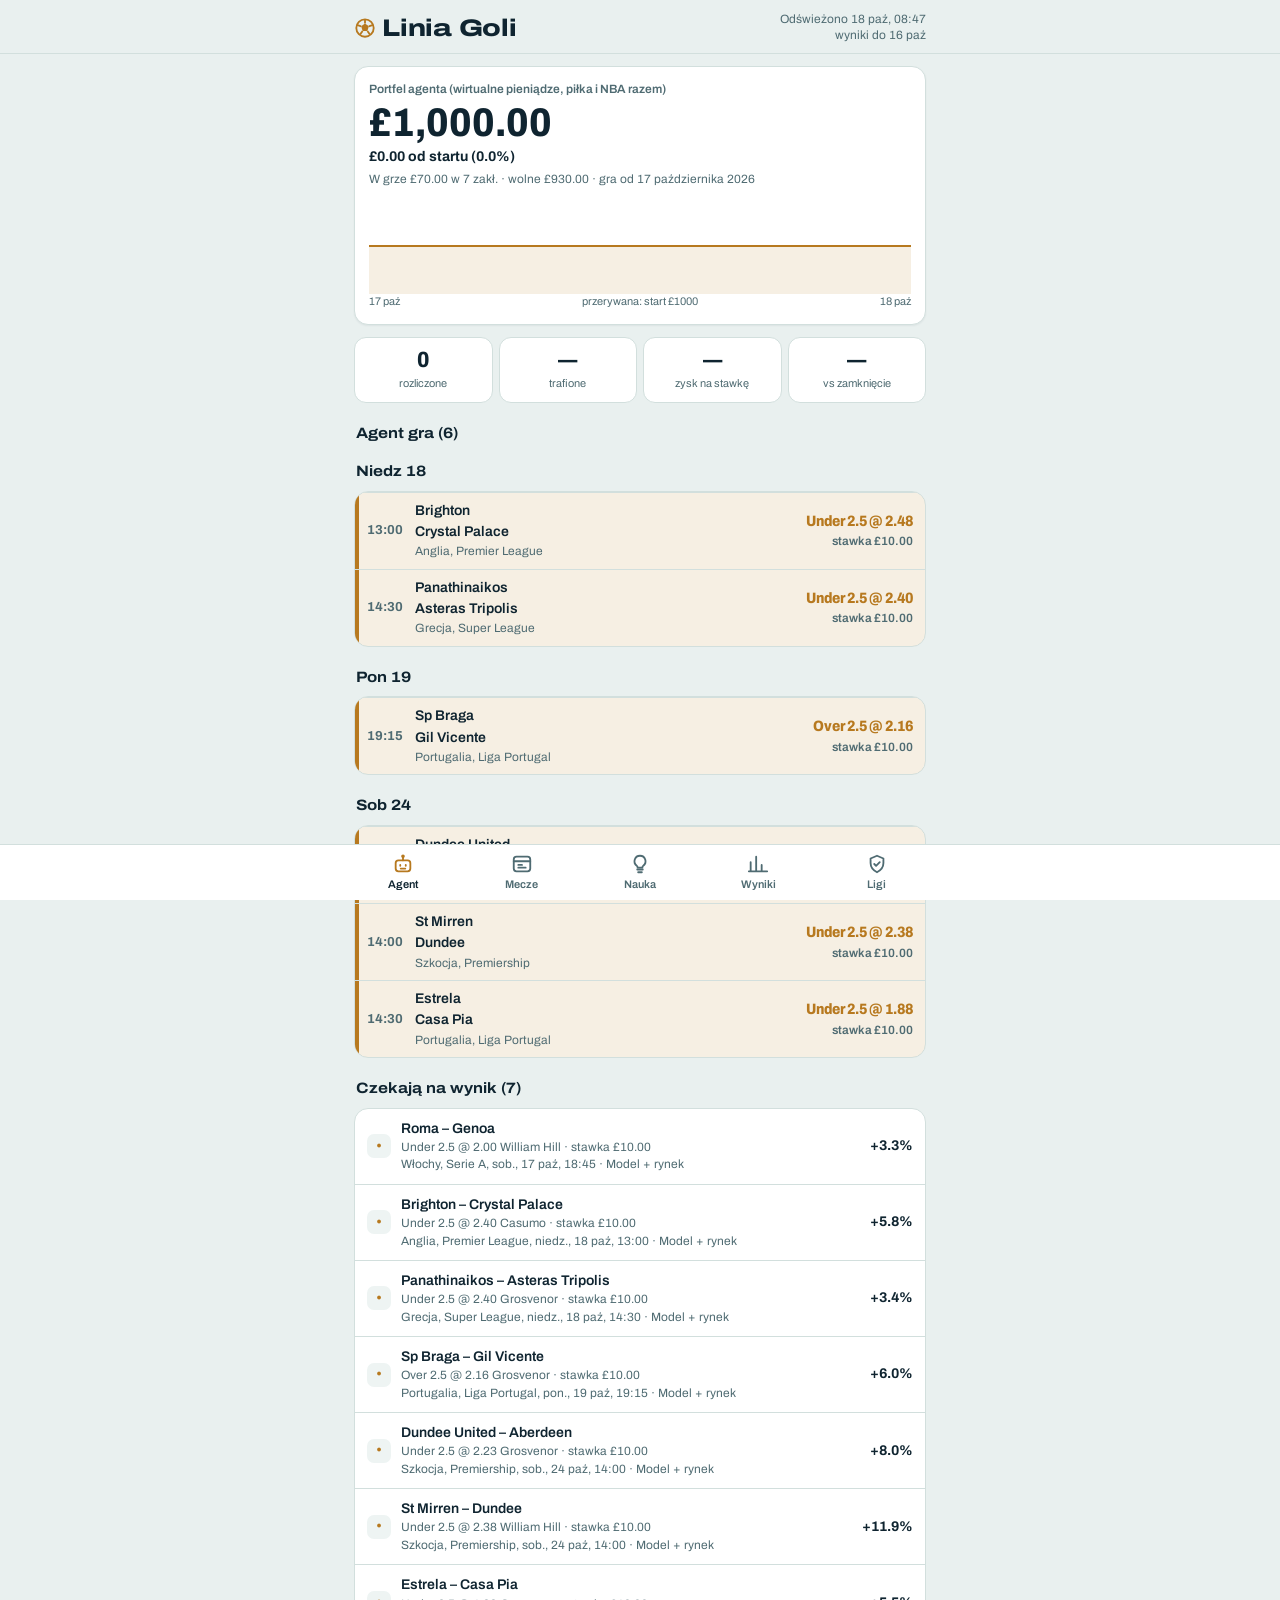
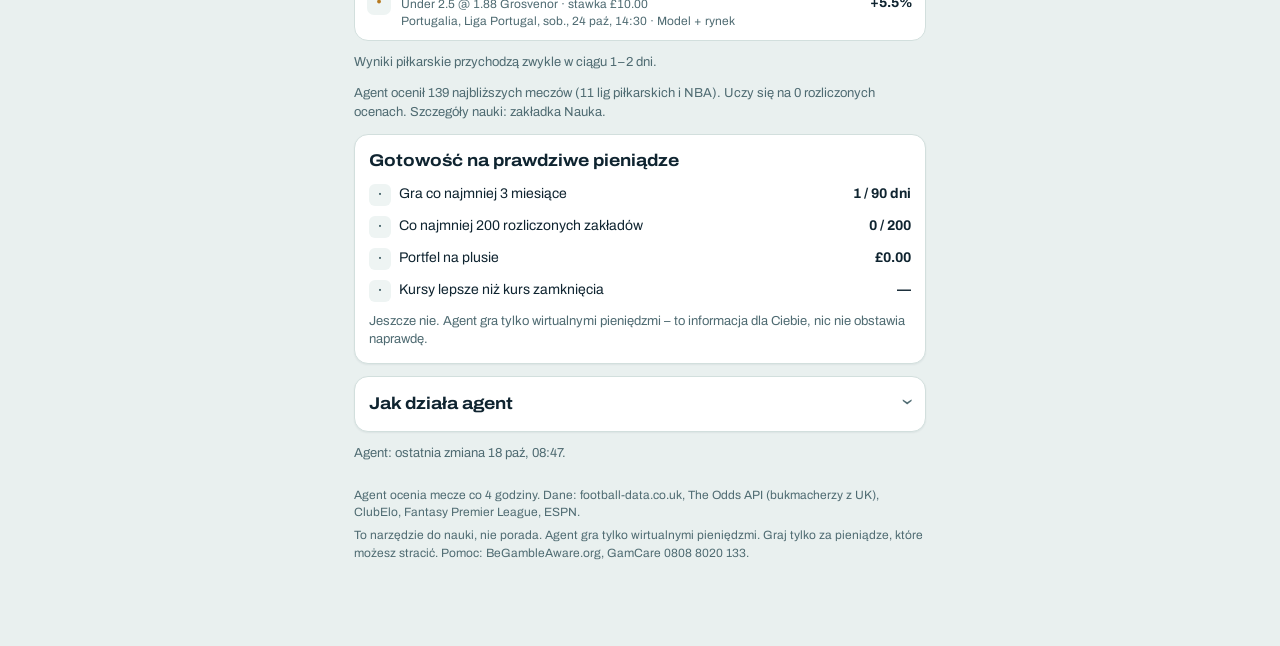
==== gole/index.html @ f27b18bf "Agent Linii Goli: skille – krytyk, analiza po meczu, kalibracja, wnioski - Krytyk: drugi, niezależny" ====
<!doctype html>
<html lang="pl">
<head>
<meta charset="utf-8">
<meta name="viewport" content="width=device-width, initial-scale=1, viewport-fit=cover">
<title>Linia Goli</title>
<meta name="description" content="Agent, który sam obstawia wirtualnymi pieniędzmi i uczy się na swoich zakładach: gole over/under w 11 ligach piłkarskich i suma punktów w NBA.">
<meta name="theme-color" content="#0f2430">
<link rel="manifest" href="manifest.webmanifest">
<link rel="icon" href="icon-192.png">
<link rel="apple-touch-icon" href="icon-192.png">
<link rel="preconnect" href="https://fonts.googleapis.com">
<link rel="preconnect" href="https://fonts.gstatic.com" crossorigin>
<link rel="stylesheet" href="https://fonts.googleapis.com/css2?family=Archivo:wdth,wght@62..125,400..800&display=swap">
<style>
/* Linia Goli v3.1 — night-match sportsbook: deep teal-navy stadium, price tiles like a betting slip,
   gold marks value (a tip), green/red only for won/lost. Sentence case, one family (Archivo, width axis). */
:root {
  --bg: #0f2430;          /* stadium night */
  --surface: #16323f;     /* card */
  --raised: #1f4253;      /* tile, control */
  --line: #2a5164;
  --ink: #eaf2f1;
  --muted: #92b2b8;
  --gold: #f2b53a;        /* value */
  --gold-ink: #241800;
  --gold-soft: rgb(242 181 58 / .14);
  --win: #3fd08a;
  --loss: #ff7a6b;
  --draw: #9db0b6;
  --over: #f2b53a;
  --under: #6cc3e0;
  --nav: #0b1c26;
  --shadow: 0 1px 0 rgb(255 255 255 / .04) inset;
  --font: "Archivo", system-ui, -apple-system, "Segoe UI", Roboto, sans-serif;
  color-scheme: dark;
}
@media (prefers-color-scheme: light) {
  :root:not([data-theme="dark"]) {
    --bg: #e9f0ef; --surface: #ffffff; --raised: #eef4f3; --line: #d2dfdd; --ink: #0f2430; --muted: #4f6b72;
    --gold: #b7791f; --gold-ink: #ffffff; --gold-soft: rgb(183 121 31 / .12);
    --win: #1f8a55; --loss: #c8442f; --draw: #6c7f85; --over: #b7791f; --under: #1f7ea3; --nav: #ffffff;
    --shadow: 0 1px 2px rgb(15 36 48 / .06); color-scheme: light;
  }
}
:root[data-theme="light"] {
  --bg: #e9f0ef; --surface: #ffffff; --raised: #eef4f3; --line: #d2dfdd; --ink: #0f2430; --muted: #4f6b72;
  --gold: #b7791f; --gold-ink: #ffffff; --gold-soft: rgb(183 121 31 / .12);
  --win: #1f8a55; --loss: #c8442f; --draw: #6c7f85; --over: #b7791f; --under: #1f7ea3; --nav: #ffffff;
  --shadow: 0 1px 2px rgb(15 36 48 / .06); color-scheme: light;
}
* { box-sizing: border-box; }
html { -webkit-text-size-adjust: 100%; background: var(--bg); }
body { margin: 0; background: var(--bg); color: var(--ink); font: 400 15px/1.45 var(--font); font-stretch: 100%; -webkit-tap-highlight-color: transparent; }
button, select { font: inherit; color: inherit; }
button { cursor: pointer; }
:focus-visible { outline: 2px solid var(--gold); outline-offset: 2px; }
[hidden] { display: none !important; }
.num { font-variant-numeric: tabular-nums; }
.wrap { max-width: 600px; margin: 0 auto; padding-left: max(14px, env(safe-area-inset-left, 0px)); padding-right: max(14px, env(safe-area-inset-right, 0px)); }

/* top bar */
.top { position: sticky; top: 0; z-index: 6; background: var(--bg); padding-top: env(safe-area-inset-top, 0px); border-bottom: 1px solid var(--line); }
.top .wrap { display: grid; gap: 10px; padding-block: 12px 10px; }
.brand { display: flex; align-items: center; justify-content: space-between; gap: 12px; }
.brand h1 { margin: 0; font-size: 24px; line-height: 1; font-weight: 800; font-stretch: 125%; letter-spacing: -.01em; }
.brand h1 svg { width: 22px; height: 22px; vertical-align: -3px; margin-right: 6px; color: var(--gold); }
.fresh { font-size: 12px; color: var(--muted); text-align: right; line-height: 1.3; }
.filters { display: flex; gap: 6px; overflow-x: auto; scrollbar-width: none; margin-inline: -14px; padding-inline: 14px; }
.filters::-webkit-scrollbar { display: none; }
.chip { flex: none; display: inline-flex; align-items: center; gap: 6px; border: 1px solid var(--line); background: var(--surface); border-radius: 999px; padding: 6px 12px; font-size: 14px; font-weight: 600; white-space: nowrap; }
.chip[aria-pressed="true"] { background: var(--ink); color: var(--bg); border-color: var(--ink); }
.chip .n { font-size: 12px; font-weight: 700; color: var(--gold); }
.chip[aria-pressed="true"] .n { color: inherit; opacity: .7; }
.lpick { position: relative; flex: none; }
.lpick select { appearance: none; -webkit-appearance: none; border: 1px solid var(--line); background: var(--surface); border-radius: 999px; padding: 6px 30px 6px 12px; font-size: 14px; font-weight: 600; max-width: 62vw; text-overflow: ellipsis; }
.lpick select.on { background: var(--ink); color: var(--bg); border-color: var(--ink); }
.lpick::after { content: ""; position: absolute; right: 12px; top: 50%; width: 7px; height: 7px; border: solid currentColor; border-width: 0 2px 2px 0; transform: translateY(-70%) rotate(45deg); pointer-events: none; color: var(--muted); }
.mkt { display: grid; grid-template-columns: repeat(4, 1fr); background: var(--surface); border: 1px solid var(--line); border-radius: 12px; padding: 3px; gap: 3px; }
.mkt button { border: 0; background: none; border-radius: 9px; padding: 6px 2px; font-size: 14px; font-weight: 600; color: var(--muted); }
.mkt button[aria-pressed="true"] { background: var(--raised); color: var(--ink); box-shadow: var(--shadow); }
.mkt button small { font-weight: 500; font-size: 11px; display: block; line-height: 1.1; }

/* content */
main .wrap { padding-block: 12px 20px; display: grid; gap: 12px; }
.note { font-size: 13px; color: var(--muted); margin: 0; }
.warn { font-size: 13px; background: var(--gold-soft); border-radius: 10px; padding: 9px 12px; }
.day { font-size: 15px; font-weight: 700; margin: 8px 2px -4px; font-stretch: 112%; }
.day:first-letter { text-transform: uppercase; }
.list { display: grid; gap: 8px; }
.empty { background: var(--surface); border: 1px dashed var(--line); border-radius: 14px; padding: 22px 16px; text-align: center; color: var(--muted); }

/* event card: the betting-slip row */
.ev { display: grid; gap: 10px; width: 100%; text-align: left; background: var(--surface); border: 1px solid var(--line); border-radius: 14px; padding: 11px 12px 12px; box-shadow: var(--shadow); }
.ev:active { transform: scale(.995); }
.ev-top { display: flex; justify-content: space-between; gap: 10px; font-size: 12px; color: var(--muted); }
.ev-top .lg { min-width: 0; overflow: hidden; text-overflow: ellipsis; white-space: nowrap; }
.ev-top .tm { font-weight: 700; color: var(--ink); flex: none; }
.ev-teams { display: grid; gap: 2px; }
.ev-teams div { display: flex; justify-content: space-between; gap: 10px; font-size: 16px; font-weight: 600; }
.ev-teams div span:first-child { min-width: 0; overflow: hidden; text-overflow: ellipsis; white-space: nowrap; }
.ev-teams small { font-size: 12px; font-weight: 500; color: var(--muted); flex: none; }
.tiles { display: grid; gap: 6px; }
.tiles.t3 { grid-template-columns: repeat(3, 1fr); }
.tiles.t2 { grid-template-columns: repeat(2, 1fr); }
.pt { position: relative; display: grid; grid-template-columns: auto 1fr; align-items: baseline; gap: 0 8px; background: var(--raised); border: 1px solid transparent; border-radius: 10px; padding: 7px 10px 6px; }
.pt i { font-style: normal; font-size: 12px; font-weight: 700; color: var(--muted); }
.pt b { justify-self: end; font-size: 18px; font-weight: 800; font-stretch: 88%; line-height: 1.1; }
.pt small { grid-column: 1 / -1; justify-self: end; font-size: 12px; color: var(--muted); line-height: 1.2; }
.pt.fav b { color: var(--ink); }
.pt:not(.fav) b { color: var(--muted); }
.pt.val { border-color: var(--gold); background: var(--gold-soft); }
.pt.val b { color: var(--gold); }
.pt.val::after { content: "typ"; position: absolute; top: -8px; left: 8px; background: var(--gold); color: var(--gold-ink); font-size: 10px; font-weight: 800; padding: 1px 6px; border-radius: 6px; }
.slip { display: flex; flex-wrap: wrap; align-items: baseline; gap: 4px 8px; font-size: 13px; border-top: 1px dashed var(--line); padding-top: 8px; }
.slip b { font-weight: 700; }
.slip .px { color: var(--gold); font-weight: 800; font-size: 15px; }
.slip .dry { color: var(--muted); }
.slip .e { margin-left: auto; font-weight: 700; color: var(--gold); }
.slip .e.dry { color: var(--muted); }

/* grade badges */
.g { display: inline-block; font-size: 11px; font-weight: 700; padding: 2px 7px; border-radius: 6px; white-space: nowrap; vertical-align: 1px; }
.g.ok { background: rgb(63 208 138 / .16); color: var(--win); }
.g.watch { background: var(--gold-soft); color: var(--gold); }
.g.no, .g.off { background: rgb(255 122 107 / .14); color: var(--loss); }
.g.few, .g.none { background: var(--raised); color: var(--muted); }

/* generic cards, tables */
.card { background: var(--surface); border: 1px solid var(--line); border-radius: 14px; padding: 14px; display: grid; gap: 10px; box-shadow: var(--shadow); }
.card h3 { margin: 0; font-size: 17px; font-weight: 700; font-stretch: 112%; }
.explain p { margin: 0; font-size: 14px; }
.kv { display: grid; grid-template-columns: 1fr auto; gap: 4px 12px; font-size: 14px; margin: 0; }
.kv dt { color: var(--muted); } .kv dd { margin: 0; font-weight: 600; text-align: right; }
table { width: 100%; border-collapse: collapse; font-size: 14px; }
th, td { padding: 7px 6px; border-bottom: 1px solid var(--line); text-align: right; white-space: nowrap; }
tbody tr:last-child td { border-bottom: 0; }
th:first-child, td:first-child { text-align: left; white-space: normal; }
th { font-size: 12px; font-weight: 600; color: var(--muted); }
.scroll { overflow-x: auto; background: var(--raised); border-radius: 10px; padding: 2px 8px; }
.card > .scroll { margin-inline: -2px; }
.sortable { cursor: pointer; } .sortable[aria-sort] { color: var(--ink); }
.lines small { display: block; font-size: 11px; color: var(--muted); font-weight: 500; }
.lines td.o { color: var(--over); font-weight: 700; } .lines td.u { color: var(--under); font-weight: 700; }
.lines tr.hl td { background: var(--gold-soft); }
.pos { color: var(--win) !important; } .neg { color: var(--loss) !important; }
.seg2 { display: inline-flex; background: var(--surface); border: 1px solid var(--line); border-radius: 12px; padding: 3px; gap: 3px; justify-self: start; }
.seg2 button { border: 0; background: none; border-radius: 9px; padding: 6px 12px; font-size: 14px; font-weight: 600; color: var(--muted); }
.seg2 button[aria-pressed="true"] { background: var(--raised); color: var(--ink); }
.stats { display: grid; grid-template-columns: repeat(4, 1fr); gap: 6px; }
.stats div { background: var(--surface); border: 1px solid var(--line); border-radius: 12px; padding: 10px 6px 8px; text-align: center; min-width: 0; }
.stats b { display: block; font-size: clamp(16px, 5.2vw, 22px); font-weight: 800; font-stretch: 88%; line-height: 1.1; }
.stats span { font-size: 11px; color: var(--muted); }
.jlist { display: grid; background: var(--surface); border: 1px solid var(--line); border-radius: 14px; overflow: hidden; }
.jrow { display: grid; grid-template-columns: 24px 1fr auto; gap: 10px; align-items: center; padding: 10px 12px; border-top: 1px solid var(--line); font-size: 14px; }
.jrow:first-child { border-top: 0; }
.jm { min-width: 0; display: grid; } .jm b { font-weight: 600; overflow: hidden; text-overflow: ellipsis; white-space: nowrap; }
.meta { font-size: 12px; color: var(--muted); }
.jst { width: 24px; height: 24px; border-radius: 7px; display: grid; place-items: center; font-weight: 800; font-size: 13px; color: #fff; background: var(--raised); }
.jst.open { color: var(--gold); }
.jst.won { background: var(--win); } .jst.lost { background: var(--loss); }
.jp { font-weight: 700; }
.rrow { display: grid; grid-template-columns: 1fr auto; gap: 2px 10px; padding: 10px 12px; border-top: 1px solid var(--line); font-size: 14px; }
.rrow:first-child { border-top: 0; }
.rrow .sc { font-size: 20px; font-weight: 800; font-stretch: 88%; text-align: right; }
.rrow .meta { grid-column: 1 / -1; }
.hit { font-weight: 800; } .hit.y { color: var(--win); } .hit.n { color: var(--loss); }
.cal { display: grid; grid-template-columns: repeat(10, 1fr); gap: 4px; align-items: end; height: 120px; }
.cal div { position: relative; height: 100%; display: grid; align-items: end; }
.cal i { display: block; background: var(--under); border-radius: 3px 3px 0 0; min-height: 2px; }
.cal b { position: absolute; left: 0; right: 0; height: 2px; background: var(--gold); }
.cal-x { display: grid; grid-template-columns: repeat(10, 1fr); text-align: center; font-size: 10px; color: var(--muted); }
.lc-head { display: flex; justify-content: space-between; gap: 8px; align-items: center; flex-wrap: wrap; }
.legend-g { display: grid; gap: 6px; font-size: 13px; }
.legend-g div { display: grid; grid-template-columns: 108px 1fr; gap: 8px; align-items: start; }
footer .wrap { padding-block: 4px calc(84px + env(safe-area-inset-bottom, 0px)); font-size: 12px; color: var(--muted); display: grid; gap: 6px; }

/* bottom navigation */
.nav { position: fixed; left: 0; right: 0; bottom: 0; z-index: 8; background: var(--nav); border-top: 1px solid var(--line); padding-bottom: env(safe-area-inset-bottom, 0px); }
.nav .wrap { display: grid; grid-template-columns: repeat(5, 1fr); padding-inline: 4px; }
.nav button { border: 0; background: none; display: grid; justify-items: center; gap: 2px; padding: 8px 0 7px; font-size: 11px; font-weight: 600; color: var(--muted); }
.nav svg { width: 22px; height: 22px; }
.nav button[aria-selected="true"] { color: var(--ink); }
.nav button[aria-selected="true"] svg { color: var(--gold); }

/* match sheet */
.scrim { position: fixed; inset: 0; background: rgb(3 10 14 / .6); z-index: 20; }
.sheet { position: fixed; left: 0; right: 0; bottom: 0; z-index: 21; max-height: 92%; overflow-y: auto; background: var(--bg); border-radius: 20px 20px 0 0; padding-bottom: env(safe-area-inset-bottom, 0px); overscroll-behavior: contain; }
.sheet-head { position: sticky; top: 0; z-index: 2; background: var(--surface); border-bottom: 1px solid var(--line); border-radius: 20px 20px 0 0; }
.sheet-head .wrap { padding-block: 8px 14px; display: grid; gap: 10px; }
.grab { width: 40px; height: 4px; border-radius: 2px; background: var(--line); margin: 0 auto 4px; }
.sheet-top { display: flex; justify-content: space-between; align-items: center; gap: 8px; font-size: 12px; color: var(--muted); }
.close { border: 1px solid var(--line); background: var(--raised); border-radius: 999px; padding: 5px 12px; font-size: 13px; font-weight: 600; }
.scoreline { display: grid; grid-template-columns: 1fr auto 1fr; gap: 10px; align-items: center; }
.scoreline .t { font-size: 19px; font-weight: 800; font-stretch: 112%; line-height: 1.15; }
.scoreline .t:last-child { text-align: right; }
.scoreline .t small { display: block; font-size: 12px; font-weight: 500; color: var(--muted); font-stretch: 100%; }
.scoreline .x { text-align: center; font-size: 26px; font-weight: 800; font-stretch: 88%; color: var(--gold); line-height: 1; }
.scoreline .x small { display: block; font-size: 11px; font-weight: 600; color: var(--muted); font-stretch: 100%; }
.sheet main .wrap { padding-block: 12px 24px; }
.dist { display: grid; grid-template-columns: repeat(8, 1fr); gap: 6px; align-items: end; height: 130px; }
.dist div { display: grid; grid-template-rows: auto 1fr auto; height: 100%; text-align: center; font-size: 11px; color: var(--muted); }
.dist .col { align-self: end; border-radius: 4px 4px 0 0; background: var(--under); min-height: 2px; }
.dist .col.o { background: var(--over); }
.dist b { font-weight: 700; color: var(--ink); font-size: 12px; }
.legend { display: flex; gap: 14px; font-size: 12px; color: var(--muted); }
.legend span::before { content: ""; display: inline-block; width: 10px; height: 10px; border-radius: 2px; margin-right: 5px; vertical-align: -1px; background: var(--c); }
.scores { display: flex; flex-wrap: wrap; gap: 6px; }
.scores span { background: var(--raised); border-radius: 8px; padding: 5px 9px; font-weight: 700; font-size: 14px; }
.scores small { color: var(--muted); font-weight: 500; margin-left: 4px; }
.form { display: grid; gap: 4px; }
.form-row { display: grid; grid-template-columns: 22px 1fr auto auto; gap: 8px; align-items: center; font-size: 13px; }
.res { width: 22px; height: 22px; border-radius: 6px; display: grid; place-items: center; font-weight: 800; font-size: 12px; color: #fff; }
.res.W { background: var(--win); } .res.D { background: var(--draw); } .res.L { background: var(--loss); }
.form-row .opp { min-width: 0; overflow: hidden; text-overflow: ellipsis; white-space: nowrap; }
.tot { font-size: 11px; font-weight: 700; padding: 2px 6px; border-radius: 5px; }
.tot.o { background: var(--gold-soft); color: var(--over); } .tot.u { background: rgb(108 195 224 / .15); color: var(--under); }
.two { display: grid; gap: 12px; }
@media (min-width: 560px) { .two { grid-template-columns: 1fr 1fr; } }
@media (prefers-reduced-motion: reduce) { * { transition: none !important; animation: none !important; } }

/* compact list: day chips, tips of the day, league groups with one-line rows */
.days { display: flex; gap: 6px; overflow-x: auto; scrollbar-width: none; margin-inline: -14px; padding: 0 14px 2px; }
.days::-webkit-scrollbar { display: none; }
.dchip { flex: none; display: grid; justify-items: center; min-width: 58px; white-space: nowrap; border: 1px solid var(--line); background: var(--surface); border-radius: 12px; padding: 6px 10px 5px; font-size: 14px; font-weight: 700; }
.dchip small { font-size: 11px; font-weight: 600; color: var(--muted); }
.dchip[aria-pressed="true"] { background: var(--ink); color: var(--bg); border-color: var(--ink); }
.dchip[aria-pressed="true"] small { color: inherit; opacity: .7; }
.tips { background: var(--surface); border: 1px solid var(--gold); border-radius: 14px; overflow: hidden; }
.tips-h { display: flex; justify-content: space-between; align-items: baseline; padding: 10px 12px 6px; }
.tips-h b { color: var(--gold); font-size: 15px; }
.trow { display: grid; grid-template-columns: 1fr auto; gap: 10px; align-items: center; width: 100%; text-align: left; border: 0; border-top: 1px solid var(--line); background: none; padding: 9px 12px; }
.trow.more { display: block; text-align: center; font-size: 13px; font-weight: 700; color: var(--gold); padding: 10px; }
.tl { min-width: 0; display: grid; } .tl b { font-size: 14px; font-weight: 600; overflow: hidden; text-overflow: ellipsis; white-space: nowrap; }
.tr { display: grid; grid-template-columns: auto auto; gap: 0 8px; justify-items: end; align-items: baseline; }
.tr .side { font-size: 13px; font-weight: 700; } .tr .odds { font-size: 18px; font-weight: 800; color: var(--gold); font-stretch: 88%; }
.tr .edge { grid-column: 1 / -1; font-size: 12px; font-weight: 700; color: var(--gold); } .tr .edge.dry { color: var(--muted); }
.lgrp { background: var(--surface); border: 1px solid var(--line); border-radius: 14px; overflow: hidden; }
.lgh { display: flex; justify-content: space-between; align-items: center; gap: 8px; padding: 9px 12px 7px; background: var(--raised); font-size: 13px; color: var(--muted); }
.lgh .ln { min-width: 0; overflow: hidden; text-overflow: ellipsis; white-space: nowrap; }
.lgh .ln b { color: var(--ink); font-weight: 700; }
.ok-l { color: var(--gold); font-weight: 800; }
.cols { display: grid; gap: 4px; text-align: center; font-size: 11px; font-weight: 700; flex: none; }
.cols.n3, .rpx.n3 { grid-template-columns: repeat(3, 52px); }
.cols.n2, .rpx.n2 { grid-template-columns: repeat(2, 66px); }
.row { display: grid; grid-template-columns: 40px 1fr auto; gap: 8px; align-items: center; width: 100%; text-align: left; border: 0; border-top: 1px solid var(--line); background: none; padding: 8px 12px; }
.lgh + .row { border-top: 0; }
.rtime { font-size: 13px; font-weight: 700; color: var(--muted); }
.rnames { min-width: 0; display: grid; gap: 1px; }
.rnames b { font-size: 14px; font-weight: 600; overflow: hidden; text-overflow: ellipsis; white-space: nowrap; }
.rpx { display: grid; gap: 4px; }
.px { position: relative; display: grid; justify-items: center; background: var(--raised); border: 1px solid transparent; border-radius: 9px; padding: 5px 2px 4px; font-size: 15px; font-weight: 800; font-stretch: 88%; line-height: 1.1; color: var(--muted); }
.px i { display: none; }
.px small { font-size: 11px; font-weight: 600; font-stretch: 100%; color: var(--muted); }
.px.fav { color: var(--ink); }
.px.val { border-color: var(--gold); background: var(--gold-soft); color: var(--gold); }
@media (max-width: 360px) { .cols.n3, .rpx.n3 { grid-template-columns: repeat(3, 46px); } .row { grid-template-columns: 34px 1fr auto; } }

/* worth-attention marking */
.wt { display: inline-block; justify-self: start; font-style: normal; font-size: 11px; font-weight: 700; padding: 1px 7px; border-radius: 6px; margin-top: 2px; }
.wt.w2 { background: var(--gold); color: var(--gold-ink); }
.wt.w1 { background: var(--raised); color: var(--muted); border: 1px dashed var(--line); }
.wt.w0 { background: none; color: var(--muted); border: 1px solid var(--line); }
.row.w2 { background: var(--gold-soft); box-shadow: inset 4px 0 0 var(--gold); }
.row.w1 { box-shadow: inset 4px 0 0 var(--line); }
.row.w0 .rnames b { font-weight: 500; color: var(--muted); }
.row.w0 .px.fav { color: var(--muted); }
.row.w0 .rtime { opacity: .8; }
.trow.w1 .odds { color: var(--muted); }
.tl .wt { margin: 0 0 3px; }
.seg2.show { display: grid; grid-template-columns: 1fr 1fr; justify-self: stretch; }
.legend-w { gap: 8px; }
.legend-w div { display: grid; grid-template-columns: 112px 1fr; gap: 8px; align-items: start; }
.legend-w .wt { margin-top: 1px; }

/* strong picks (high chance) */
.wt.s { background: var(--win); color: #062716; }
.tags { display: flex; flex-wrap: wrap; gap: 4px; margin-top: 3px; }
.tags .wt { margin: 0; }
.row.s { box-shadow: inset 4px 0 0 var(--win); background: rgb(63 208 138 / .08); }
.row.s.t2 { box-shadow: inset 4px 0 0 var(--win), inset 8px 0 0 var(--gold); }
.row.t2:not(.s) { box-shadow: inset 4px 0 0 var(--gold); background: var(--gold-soft); }
.px.sx { border-color: var(--win); color: var(--win); }
.px.sx small { color: var(--win); }
.sbox { border-color: var(--win); }
.sbox .tips-h b { color: var(--win); }
.tr .odds.sg { color: var(--win); }
.tr .edge.mute { color: var(--muted); font-weight: 600; }
.seg2.show { grid-template-columns: repeat(3, 1fr); }
.seg2.show small { display: block; font-size: 11px; color: var(--muted); font-weight: 600; }
.sbox .trow.more { color: var(--win); }
.seg2 button[aria-pressed="true"] small { color: inherit; opacity: .7; }

/* statistics verdict, analysis card, my bets */
.wt.s2 { background: var(--win); color: #062716; }
.wt.s1 { background: none; color: var(--win); border: 1px solid var(--win); }
.wt.mine { background: var(--ink); color: var(--bg); }
.row.s2 { box-shadow: inset 4px 0 0 var(--win); background: rgb(63 208 138 / .09); }
.row.s1 { box-shadow: inset 4px 0 0 rgb(63 208 138 / .45); }
.factors { display: grid; gap: 2px; }
.fac { display: grid; grid-template-columns: 22px 1fr auto; gap: 8px; align-items: center; padding: 7px 0; border-top: 1px solid var(--line); font-size: 14px; }
.fac:first-child { border-top: 0; }
.fac > span:nth-child(2) { display: grid; min-width: 0; }
.fac b { font-weight: 600; }
.fi { width: 22px; height: 22px; border-radius: 6px; display: grid; place-items: center; font-weight: 800; font-size: 12px; }
.fac.y .fi { background: var(--win); color: #062716; } .fac.n .fi { background: var(--loss); color: #fff; } .fac.z .fi { background: var(--raised); color: var(--muted); }
.fl { font-size: 12px; font-weight: 700; color: var(--muted); text-align: right; white-space: nowrap; }
.fl small { display: block; font-weight: 500; font-size: 11px; color: var(--muted); }
.fac.y .fl { color: var(--win); } .fac.n .fl { color: var(--loss); }
.btn { border: 0; background: var(--ink); color: var(--bg); border-radius: 12px; padding: 11px 14px; font-size: 15px; font-weight: 700; }
.btn.ghost { background: var(--raised); color: var(--ink); border: 1px solid var(--line); }
.btns { display: grid; grid-template-columns: 1fr 1fr; gap: 8px; }
.seg2.show2 { display: grid; grid-template-columns: 1fr 1fr; justify-self: stretch; }
.seg2.show4 { display: grid; grid-template-columns: repeat(4, 1fr); justify-self: stretch; }
.seg2.show4 button { padding: 6px 2px; font-size: 13px; }
.sides { display: grid; grid-auto-flow: column; grid-auto-columns: 1fr; gap: 6px; }
.sidebtn { border: 1px solid var(--line); background: var(--raised); border-radius: 10px; padding: 10px 4px; font-size: 15px; font-weight: 700; }
.sidebtn[aria-pressed="true"] { background: var(--win); border-color: var(--win); color: #062716; }
.inputs { display: grid; grid-template-columns: 1fr 1fr; gap: 8px; }
.inputs label { display: grid; gap: 4px; font-size: 12px; color: var(--muted); font-weight: 600; }
.inputs label.wide { grid-column: 1 / -1; }
.inputs input { width: 100%; border: 1px solid var(--line); background: var(--raised); color: var(--ink); border-radius: 10px; padding: 10px 12px; font: 600 16px var(--font); }
.mybets { display: grid; gap: 6px; }
.mybet { display: flex; justify-content: space-between; align-items: center; gap: 8px; background: var(--raised); border-radius: 10px; padding: 8px 10px; font-size: 14px; }
.del { border: 0; background: none; color: var(--muted); font-size: 20px; line-height: 1; padding: 2px 6px; }
.jrow:has(.del) { grid-template-columns: 24px 1fr auto auto; }
.note.err { color: var(--loss); }
.wt.inj { background: rgb(255 122 107 / .16); color: var(--loss); }
.inj-team { display: grid; gap: 6px; }
.inj-team h4 { margin: 4px 0 0; font-size: 15px; font-weight: 700; }
.inj-row { background: var(--raised); border-radius: 10px; padding: 8px 10px; display: grid; gap: 2px; }
.inj-row.key { box-shadow: inset 3px 0 0 var(--loss); }
.inj-top { display: flex; gap: 8px; align-items: center; flex-wrap: wrap; }
.inj-news { font-size: 12px; color: var(--ink); opacity: .8; }
.jrow.tap { cursor: pointer; }
.jrow.tap:active { background: var(--raised); }
.kt { font-size: 13px; font-weight: 700; color: var(--ink); }
.chev { font-style: normal; color: var(--muted); font-size: 20px; margin-left: 8px; vertical-align: -2px; }
.wt.live { background: var(--loss); color: #fff; }
.wt.live::before { content: ""; display: inline-block; width: 6px; height: 6px; border-radius: 50%; background: currentColor; margin-right: 5px; vertical-align: 1px; }
details.live > summary { list-style: none; cursor: pointer; display: flex; align-items: baseline; justify-content: space-between; gap: 10px; }
details.live > summary::-webkit-details-marker { display: none; }
details.live > summary::after { content: "›"; font-size: 22px; line-height: 1; color: var(--muted); transform: rotate(90deg); transition: transform .15s; }
details.live[open] > summary::after { transform: rotate(-90deg); }
details.live > summary .note { flex: 1; }
details.live[open] { gap: 12px; }
.lv-min { display: grid; gap: 6px; }
.lv-head { display: flex; justify-content: space-between; align-items: center; }
.lbl { font-size: 12px; color: var(--muted); font-weight: 600; }
.lv-step { display: inline-grid; grid-template-columns: 38px minmax(34px, auto) 38px; align-items: center; justify-items: center; background: var(--raised); border: 1px solid var(--line); border-radius: 10px; }
.lv-step button { border: 0; background: none; color: var(--ink); font: 700 18px var(--font); height: 36px; width: 38px; }
.lv-step b { font-size: 17px; font-variant-numeric: tabular-nums; }
.lv-min input[type=range] { width: 100%; accent-color: var(--gold); }
.lv-tbl { display: grid; grid-template-columns: minmax(0, 1fr) auto auto; gap: 6px 8px; align-items: center; }
.lv-tbl .nm { min-width: 0; overflow: hidden; text-overflow: ellipsis; white-space: nowrap; font-weight: 600; }
.lv-tbl .lbl { text-align: center; }
.lv-sec { display: grid; gap: 6px; }
.lv-sec h4 { margin: 2px 0 0; font-size: 14px; font-weight: 700; }
.lv-tiles { display: grid; grid-template-columns: repeat(3, 1fr); gap: 6px; }
.lv-tile { background: var(--raised); border-radius: 10px; padding: 7px 8px; display: grid; gap: 1px; min-width: 0; }
.lv-tile span { font-size: 12px; color: var(--muted); font-weight: 600; overflow: hidden; text-overflow: ellipsis; white-space: nowrap; }
.lv-tile b { font-size: 18px; font-variant-numeric: tabular-nums; }
.lv-tile small { font-size: 12px; color: var(--muted); font-variant-numeric: tabular-nums; }
.lv-tile.fav b { color: var(--gold); }

/* agent: wallet, balance chart, analysed matches, tactics, rules, change log */
.wallet { display: grid; gap: 4px; }
.wallet .big { font-size: clamp(30px, 10vw, 40px); font-weight: 800; font-stretch: 88%; line-height: 1; }
.wallet .sub { font-size: 14px; font-weight: 700; }
.chart svg { width: 100%; height: 96px; display: block; }
.chart .ln { fill: none; stroke: var(--gold); stroke-width: 2; vector-effect: non-scaling-stroke; }
.chart .ar { fill: var(--gold-soft); stroke: none; }
.chart .bs { stroke: var(--muted); stroke-width: 1; stroke-dasharray: 3 3; vector-effect: non-scaling-stroke; }
.chart-x { display: flex; justify-content: space-between; font-size: 11px; color: var(--muted); }
.arow { border-top: 1px solid var(--line); }
.arow:first-child { border-top: 0; }
.arow > summary { list-style: none; cursor: pointer; display: grid; grid-template-columns: 40px 1fr auto; gap: 8px; align-items: center; padding: 9px 12px; }
.arow > summary::-webkit-details-marker { display: none; }
.arow.bet > summary { background: var(--gold-soft); box-shadow: inset 4px 0 0 var(--gold); }
.arow .why { padding: 0 12px 11px 60px; display: grid; gap: 6px; font-size: 13px; }
.arow .why p { margin: 0; }
.adec { display: grid; justify-items: end; gap: 1px; text-align: right; }
.adec b { font-size: 15px; font-weight: 800; font-stretch: 88%; }
.adec small { font-size: 12px; color: var(--muted); font-weight: 600; }
.arow.bet .adec b { color: var(--gold); }
.chk { display: grid; grid-template-columns: 22px 1fr auto; gap: 8px; align-items: center; font-size: 14px; }
.chk .fi { width: 22px; height: 22px; }
.chk.y .fi { background: var(--win); color: #062716; } .chk.n .fi { background: var(--raised); color: var(--muted); }
.chg { display: grid; gap: 3px; padding: 10px 0; border-top: 1px solid var(--line); font-size: 14px; }
.chg:first-child { border-top: 0; padding-top: 0; }
.chg b { font-weight: 700; }
tr.act td { background: var(--gold-soft); }
tr.act td:first-child { box-shadow: inset 3px 0 0 var(--gold); }
.tdesc { display: grid; gap: 6px; font-size: 13px; }
.tdesc div { display: grid; grid-template-columns: 128px 1fr; gap: 8px; }
.tdesc b { font-weight: 700; }
.kv.rules { grid-template-columns: minmax(0, 1fr) minmax(0, 1fr); }
.row.arow2 .adec small { white-space: nowrap; }
.row.abet { background: var(--gold-soft); box-shadow: inset 4px 0 0 var(--gold); }
.row.abet .adec b { color: var(--gold); }
.lrow { width: 100%; text-align: left; border: 0; background: none; color: inherit; font: inherit; }
.lrow .jst.open { color: var(--gold); }
.srcs { display: grid; gap: 2px; }
.src { display: grid; gap: 1px; padding: 8px 0; border-top: 1px solid var(--line); }
.src:first-child { border-top: 0; padding-top: 0; }
.agbet { border-color: var(--gold); }
.agdec { display: grid; gap: 2px; }
.agdec b { font-size: 17px; font-weight: 800; }
.agbet .agdec b { color: var(--gold); }
.explain-p { margin: 0; font-size: 14px; }
.agcard p { margin: 0; }
details > summary.note { cursor: pointer; }
table.tt { font-size: 13px; } table.tt th, table.tt td { padding: 7px 4px; } table.tt td:first-child { min-width: 96px; }
.kv.rules dd { overflow-wrap: anywhere; }

/* skills (18.10.2026): skill list, critic, post-match verdicts, calibration, conclusions */
.skills { display: grid; }
.skill { border-top: 1px solid var(--line); padding: 9px 0; }
.skill:first-child { border-top: 0; padding-top: 0; }
.skill:last-child { padding-bottom: 0; }
.skill > summary { list-style: none; cursor: pointer; display: grid; grid-template-columns: minmax(0, 1fr) auto; gap: 2px 8px; align-items: baseline; }
.skill > summary::-webkit-details-marker { display: none; }
.skill > summary b { font-weight: 700; font-size: 15px; }
.skill .sk-cat { font-size: 12px; color: var(--muted); }
.skill .sk-st { grid-column: 1 / -1; font-size: 12px; color: var(--ink); opacity: .8; }
.skill p { margin: 6px 0 0; font-size: 13px; color: var(--muted); }
.g.new { background: var(--gold); color: var(--gold-ink); }
.lesson { font-size: 12px; color: var(--ink); opacity: .85; margin-top: 3px; white-space: normal; }
.lesson b { font-weight: 700; }
.ins { margin: 0; padding-left: 18px; display: grid; gap: 5px; font-size: 14px; }
.adec small.crit, .agdec .crit { color: var(--loss); }
.pmc { display: flex; flex-wrap: wrap; gap: 6px; }
.pmc span { background: var(--raised); border-radius: 8px; padding: 4px 9px; font-size: 13px; font-weight: 600; }
.pmc span b { margin-left: 4px; }
.cr-off td:first-child { opacity: .7; }
</style>
</head>
<body>
<header class="top">
  <div class="wrap">
    <div class="brand">
      <h1><svg viewBox="0 0 24 24" fill="none" stroke="currentColor" stroke-width="2" aria-hidden="true"><circle cx="12" cy="12" r="9.5"/><path d="M12 7.2l4.2 3-1.6 5h-5.2l-1.6-5z" fill="currentColor" stroke="none"/><path d="M12 2.5v4.7M16.2 10.2l4.6-1.5M14.6 15.2l2.8 3.9M9.4 15.2l-2.8 3.9M7.8 10.2L3.2 8.7"/></svg>Linia Goli</h1>
      <div class="fresh num" id="fresh">Ładowanie…</div>
    </div>
    <div class="filters" id="filters" role="group" aria-label="Ligi"></div>
    <div class="mkt" id="lines" role="group" aria-label="Rynek"></div>
  </div>
</header>

<main><div class="wrap" id="view"></div></main>

<footer><div class="wrap">
  <div>Agent ocenia mecze co 4 godziny. Dane: football-data.co.uk, The Odds API (bukmacherzy z UK), ClubElo, Fantasy Premier League, ESPN.</div>
  <div>To narzędzie do nauki, nie porada. Agent gra tylko wirtualnymi pieniędzmi. Graj tylko za pieniądze, które możesz stracić. Pomoc: BeGambleAware.org, GamCare 0808 8020 133.</div>
</div></footer>

<nav class="nav" aria-label="Widok"><div class="wrap" role="tablist">
  <button role="tab" data-tab="agent" aria-selected="false"><svg viewBox="0 0 24 24" fill="none" stroke="currentColor" stroke-width="2" stroke-linecap="round" stroke-linejoin="round"><rect x="4" y="8" width="16" height="12" rx="3"/><path d="M12 8V4M9 13v1M15 13v1M9.5 17h5"/><circle cx="12" cy="3.5" r="1" fill="currentColor"/></svg>Agent</button>
  <button role="tab" data-tab="mecze" aria-selected="false"><svg viewBox="0 0 24 24" fill="none" stroke="currentColor" stroke-width="2" stroke-linecap="round"><rect x="3" y="4" width="18" height="16" rx="3"/><path d="M3 9h18M8 13h4M8 16h8"/></svg>Mecze</button>
  <button role="tab" data-tab="nauka" aria-selected="false"><svg viewBox="0 0 24 24" fill="none" stroke="currentColor" stroke-width="2" stroke-linecap="round" stroke-linejoin="round"><path d="M9 18h6M10 21h4"/><path d="M12 3a6 6 0 00-3.6 10.8c.6.5 1 1.2 1 2V16h5.2v-.2c0-.8.4-1.5 1-2A6 6 0 0012 3z"/></svg>Nauka</button>
  <button role="tab" data-tab="wyniki" aria-selected="false"><svg viewBox="0 0 24 24" fill="none" stroke="currentColor" stroke-width="2" stroke-linecap="round" stroke-linejoin="round"><path d="M4 20V10M10 20V4M16 20v-7M22 20H2"/></svg>Wyniki</button>
  <button role="tab" data-tab="ligi" aria-selected="false"><svg viewBox="0 0 24 24" fill="none" stroke="currentColor" stroke-width="2" stroke-linecap="round" stroke-linejoin="round"><path d="M12 3l7 3v5c0 5-3 8-7 10-4-2-7-5-7-10V6z"/><path d="M9 12l2 2 4-4"/></svg>Ligi</button>
</div></nav>

<div class="scrim" id="scrim" hidden></div>
<section class="sheet" id="sheet" hidden role="dialog" aria-modal="true" aria-labelledby="sheet-title"></section>

<script>
(() => {
  const MARKETS = ["1X2", "1.5", "2.5", "3.5"];
  const FLAG = { Anglia: "🏴󠁧󠁢󠁥󠁮󠁧󠁿", Szkocja: "🏴󠁧󠁢󠁳󠁣󠁴󠁿", Niemcy: "🇩🇪", Włochy: "🇮🇹", Hiszpania: "🇪🇸", Francja: "🇫🇷", Holandia: "🇳🇱", Belgia: "🇧🇪",
    Portugalia: "🇵🇹", Turcja: "🇹🇷", Grecja: "🇬🇷", Argentyna: "🇦🇷", Austria: "🇦🇹", Brazylia: "🇧🇷", Chiny: "🇨🇳", Dania: "🇩🇰", Finlandia: "🇫🇮",
    Irlandia: "🇮🇪", Japonia: "🇯🇵", Meksyk: "🇲🇽", Norwegia: "🇳🇴", Polska: "🇵🇱", Rumunia: "🇷🇴", Rosja: "🇷🇺", Szwecja: "🇸🇪", Szwajcaria: "🇨🇭", USA: "🇺🇸" };
  const GRADE = { ok: "Sprawdzona", watch: "Obiecująca", no: "Nie bije rynku", few: "Za mało danych", off: "Wyłączona" };
  const GRADE_HELP = {
    ok: "W teście na meczach, których model nie widział, typy zarabiały i miały kurs lepszy niż uczciwy kurs zamknięcia (Pinnacle bez marży).",
    watch: "Kurs lepszy niż uczciwe zamknięcie albo zysk na dużej próbie, ale nie jedno i drugie. Obserwuj dziennik.",
    no: "W teście typy nie pokonały rynku. Typy są tylko na sucho.",
    few: "Za mało zakładów w teście, żeby coś ocenić.",
    off: "Bezpiecznik: w dzienniku typy przegrywały z kursem zamknięcia, więc liga jest wyłączona.",
  };
  const st = { agent: null, asp: "all", mview: "all", lsel: null, data: null, journal: null, preds: null, predsLoading: false, league: "ALL", line: "1X2", tab: "agent", jstrat: "model", sortKey: "pts", sortDir: -1, day: "ALL", show: "all", jview: "mine", sheet: null, form: null, lastBook: "" };
  try {
    const s = JSON.parse(localStorage.getItem("linia-goli-3") || "{}");
    if (MARKETS.includes(s.line)) st.line = s.line;
    // the page always opens on all leagues and all days; the chosen market is remembered
    const OLD = { matches: "mecze", journal: "agent", report: "wyniki", leagues: "ligi", teams: "ligi" };
    const t0 = OLD[s.tab] || s.tab;
    if (["agent", "mecze", "nauka", "wyniki", "ligi"].includes(t0)) st.tab = t0;
    if (["all", "pilka", "nba"].includes(s.asp)) st.asp = s.asp;
    if (["bets", "all"].includes(s.mview)) st.mview = s.mview;
    if (s.jstrat === "model" || s.jstrat === "market") st.jstrat = s.jstrat;
    if (["all", "strong", "tips"].includes(s.show)) st.show = s.show;
    if (s.jview === "model" || s.jview === "mine") st.jview = s.jview;
  } catch (e) {}
  const save = () => { try { localStorage.setItem("linia-goli-3", JSON.stringify({ line: st.line, league: st.league, tab: st.tab, jstrat: st.jstrat, show: st.show, jview: st.jview, asp: st.asp, mview: st.mview })); } catch (e) {} };

  const $ = (id) => document.getElementById(id);
  const esc = (s) => String(s ?? "").replace(/[&<>"]/g, (c) => ({ "&": "&amp;", "<": "&lt;", ">": "&gt;", '"': "&quot;" }[c]));
  const pct = (p) => p == null ? "—" : Math.round(p * 100) + "%";
  const pct1 = (p) => p == null ? "—" : (p > 0 ? "+" : "") + (p * 100).toFixed(1) + "%";
  const fairOdd = (p) => p > 0.001 ? (1 / p).toFixed(2) : "—";
  const odd = (o) => o ? Number(o).toFixed(2) : "—";
  const dayFmt = new Intl.DateTimeFormat("pl-PL", { weekday: "long", day: "numeric", month: "long" });
  const shortFmt = new Intl.DateTimeFormat("pl-PL", { day: "numeric", month: "short" });
  const longFmt = new Intl.DateTimeFormat("pl-PL", { day: "numeric", month: "long", year: "numeric" });
  const stampFmt = new Intl.DateTimeFormat("pl-PL", { day: "numeric", month: "short", hour: "2-digit", minute: "2-digit" });
  const timeFmt = new Intl.DateTimeFormat("pl-PL", { hour: "2-digit", minute: "2-digit" });
  const d = (iso) => new Date(iso + "T12:00:00");
  const isX = () => st.line === "1X2";
  const mkKey = () => isX() ? "x" : "ou";
  const L_ = (code) => st.data.leagues.find((L) => L.code === code);
  const flag = (L) => FLAG[L.country] || "";
  const lname = (L) => `${L.country}, ${L.name}`;
  const nm = (L, n) => (L && L.names && L.names[n]) || n;
  const gradeOf = (L, mk) => L.grade && L.grade[mk || mkKey()];
  const good = (g) => g === "ok" || g === "watch";
  const badge = (g) => g ? `<span class="g ${g}">${GRADE[g]}</span>` : `<span class="g none">Bez testu</span>`;
  const localTime = (f) => { try { return timeFmt.format(new Date(f.ko)); } catch (e) { return f.time || ""; } };
  const localDate = (f) => { try { const k = new Date(f.ko); return `${k.getFullYear()}-${String(k.getMonth() + 1).padStart(2, "0")}-${String(k.getDate()).padStart(2, "0")}`; } catch (e) { return f.date; } };

  function leaguesInView() {
    const ls = st.data.leagues;
    if (st.league === "ALL") return ls;
    if (st.league === "BEST") return ls.filter((L) => good(gradeOf(L)));
    return ls.filter((L) => L.code === st.league);
  }

  // ---------------------------------------------------------------- header
  function renderHeader() {
    const last = st.data.leagues.map((L) => L.last_result).filter(Boolean).sort().pop();
    $("fresh").innerHTML = `Odświeżono ${esc(stampFmt.format(new Date(st.data.generated)))}<br>wyniki do ${last ? esc(shortFmt.format(d(last))) : "—"}`;
    const nBest = st.data.leagues.filter((L) => good(gradeOf(L))).length;
    const one = st.league !== "ALL" && st.league !== "BEST";
    const byCountry = {};
    for (const L of st.data.leagues) (byCountry[L.country] = byCountry[L.country] || []).push(L);
    const sel = `<label class="lpick"><span hidden>Liga</span><select id="lsel" class="${one ? "on" : ""}" aria-label="Wybierz ligę">
      <option value="">${one ? "Wszystkie ligi" : "Wybierz ligę"}</option>
      ${Object.keys(byCountry).sort((a, b) => a.localeCompare(b, "pl")).map((c) => `<optgroup label="${esc((FLAG[c] || "") + " " + c)}">${byCountry[c].map((L) =>
        `<option value="${L.code}" ${L.code === st.league ? "selected" : ""}>${esc(flag(L) + " " + L.name)}${good(gradeOf(L)) ? " ✓" : ""}</option>`).join("")}</optgroup>`).join("")}
    </select></label>`;
    $("filters").innerHTML =
      `<button class="chip" data-league="ALL" aria-pressed="${st.league === "ALL"}">Wszystkie</button>` +
      sel;
    $("lines").innerHTML = MARKETS.map((l) => `<button data-line="${l}" aria-pressed="${l === st.line}">${l === "1X2" ? "1X2" : "Gole " + l}</button>`).join("");
    document.querySelectorAll(".nav [data-tab]").forEach((t) => t.setAttribute("aria-selected", String(t.dataset.tab === st.tab)));
    $("filters").hidden = $("lines").hidden = true;   // the agent decides the market (goals 2.5); views carry their own filters
  }

  // ---------------------------------------------------------------- matches
  function bestTip(f, mk) {
    const m = f.tips && f.tips[`model_${mk}`], k = f.tips && f.tips[`market_${mk}`];
    return m || k ? { t: m || k, strat: m ? "model" : "market" } : null;
  }

  // tiles show the statistics model alone (goals, shots on target, recent form), no bookmaker input
  function probs(f) {
    if (isX()) return (f.stats && f.stats.px) || f.x12;
    const o = st.line === "2.5" && f.stats && f.stats.po != null ? f.stats.po : f.over[st.line];
    return [o, 1 - o];
  }
  function tipOf(f) {
    return (isX() || st.line === "2.5") ? bestTip(f, mkKey()) : null;
  }
  function tipLevel(f, L) {
    const tip = tipOf(f);
    if (!tip) return 0;
    return tip.strat === "model" && good(gradeOf(L)) ? 2 : 1;
  }
  const sideName = (i, line) => isX() ? ["1", "X", "2"][i] : [`Over ${line || st.line}`, `Under ${line || st.line}`][i];
  const SIDE_TEAM = ["gospodarze", "remis", "goście"];

  // statistics verdict: 1X2 and goals 2.5 from the engine; 1.5 / 3.5 lines by model probability only
  const HIGH = { "1.5": 0.82, "3.5": 0.80 };
  function verdict(f) {
    if (isX()) return f.stats ? f.stats.x : null;
    if (st.line === "2.5") return f.stats ? f.stats.ou : null;
    const p = probs(f), i = p.indexOf(Math.max(...p));
    return p[i] >= HIGH[st.line] ? { side: i, level: 2, agree: 1, against: 0, n: 1, simple: true } : { side: i, level: 0 };
  }
  const LEVEL = { 2: "Warte uwagi", 1: "Możliwe" };
  function bestPrice(f, i) {
    const mk = isX() ? "x" : st.line === "2.5" ? "ou" : null;
    const b = mk && f.best && f.best[mk] && f.best[mk][i];
    return b ? { odds: b[0], book: b[1] } : null;
  }

  function matchRow(f, L) {
    const v = verdict(f), lv = v ? v.level : 0, tl = tipLevel(f, L), tip = tipOf(f);
    const p = probs(f);
    const mx = p.indexOf(Math.max(...p));
    const labels = isX() ? ["1", "X", "2"] : ["O", "U"];
    const mine = myBetsFor(f.id).length;
    const tags = (new Date(f.ko).getTime() <= Date.now() ? `<em class="wt live">Trwa</em>` : "") +
      (lv ? `<em class="wt s${lv}">${LEVEL[lv]}: ${esc(sideName(v.side))}</em>` : "") +
      (tl && st.show === "tips" ? `<em class="wt w${tl}">${tl === 2 ? "Kurs z przewagą" : "Przewaga na sucho"}</em>` : "") +
      (mine ? `<em class="wt mine">Obstawiony</em>` : "") +
      (f.abs && (f.abs[0] || f.abs[1]) ? `<em class="wt inj">Braki kluczowych: ${f.abs[0]} – ${f.abs[1]}</em>` : "");
    return `<button class="row ${lv ? "s" + lv : "w0"}" data-id="${esc(f.id)}">
      <span class="rtime num">${esc(localTime(f))}</span>
      <span class="rnames"><b>${esc(nm(L, f.home))}</b><b>${esc(nm(L, f.away))}</b>${tags ? `<span class="tags">${tags}</span>` : ""}</span>
      <span class="rpx ${isX() ? "n3" : "n2"}">${p.map((x, i) => `<span class="px num ${i === mx ? "fav" : ""} ${lv && i === v.side ? "sx" : ""} ${st.show === "tips" && tip && tip.t.side === i ? "val" : ""}"><i>${labels[i]}</i>${fairOdd(x)}<small>${pct(x)}</small></span>`).join("")}</span>
    </button>`;
  }

  const kickoff = (ko, date) => { try { const k = new Date(ko); return `${new Intl.DateTimeFormat("pl-PL", { weekday: "short", day: "numeric", month: "short" }).format(k)}, ${timeFmt.format(k)}`; } catch (e) { return date || ""; } };
  const fixtureById = (id) => { const L = st.data && L_(String(id).split("|")[0]); return L && L.fixtures.find((x) => x.id === id) ? id : null; };
  const when = (f, withDay) => withDay ? `${dayLabel(localDate(f), isoDay(new Date()), isoDay(new Date(Date.now() + 864e5)))} ${localTime(f)}` : localTime(f);
  function worthRow(f, L, withDay) {
    const v = verdict(f), p = v.p != null ? v.p : probs(f)[v.side], bp = bestPrice(f, v.side);
    const why = v.simple ? `model ${pct(p)}` : `${v.agree} z ${v.n} statystyk za${v.against ? `, ${v.against} przeciw` : ""}`;
    return `<button class="trow" data-id="${esc(f.id)}">
      <span class="tl"><em class="wt s${v.level}">${LEVEL[v.level]}</em><b>${esc(nm(L, f.home))} – ${esc(nm(L, f.away))}</b><span class="meta">${esc(when(f, withDay))}, ${esc(flag(L) + " " + L.name)}, ${esc(why)}${bp ? `, kurs ${odd(bp.odds)} (${esc(bp.book)})` : ""}</span></span>
      <span class="tr num"><span class="side">${esc(sideName(v.side))}</span><span class="odds sg">${pct(p)}</span></span>
    </button>`;
  }

  function tipRow(f, L, withDay) {
    const tip = tipOf(f), t = tip.t, tl = tipLevel(f, L);
    return `<button class="trow w${tl}" data-id="${esc(f.id)}">
      <span class="tl"><b>${esc(nm(L, f.home))} – ${esc(nm(L, f.away))}</b><span class="meta">${esc(when(f, withDay))}, ${esc(flag(L) + " " + L.name)}, ${esc(t.book)}${t.user_book ? " ★" : ""}${tl === 2 ? "" : ", na sucho"}</span></span>
      <span class="tr num"><span class="side">${esc(sideName(t.side, "2.5"))}</span><span class="odds">${odd(t.odds)}</span><span class="edge ${tl === 2 ? "" : "dry"}">${pct1(t.edge)}</span></span>
    </button>`;
  }

  function errorsNote() {
    const e = st.data.errors || [];
    return e.length ? `<div class="warn">Część danych nie pobrała się przy ostatniej aktualizacji (${e.length}). Spróbuje ponownie przy następnej.</div>` : "";
  }
  const isoDay = (x) => `${x.getFullYear()}-${String(x.getMonth() + 1).padStart(2, "0")}-${String(x.getDate()).padStart(2, "0")}`;
  function dayLabel(iso, today, tomorrow) {
    if (iso === today) return "Dziś";
    if (iso === tomorrow) return "Jutro";
    const x = d(iso);
    return new Intl.DateTimeFormat("pl-PL", { weekday: "short" }).format(x).replace(".", "") + " " + x.getDate();
  }

  function viewMatches() {
    const ls = leaguesInView();
    if (st.league === "BEST" && !ls.length) return `<div class="empty">Żadna liga nie przeszła jeszcze testu na rynku ${isX() ? "1X2" : "goli"}. Szczegóły w zakładce Ligi.</div>`;
    const all = ls.flatMap((L) => L.fixtures.map((f) => [f, L])).sort((a, b) => a[0].ko.localeCompare(b[0].ko));
    if (!all.length) return errorsNote() + `<div class="empty">Brak nadchodzących meczów. Terminarz pojawia się kilka dni przed kolejką, aplikacja pobierze go sama.</div>`;
    const days = [...new Set(all.map(([f]) => localDate(f)))];
    if (st.day !== "ALL" && !days.includes(st.day)) st.day = "ALL";
    const today = isoDay(new Date()), tomorrow = isoDay(new Date(Date.now() + 864e5));
    const allDays = st.day === "ALL";
    const dayFx = allDays ? all : all.filter(([f]) => localDate(f) === st.day);
    const lvl = ([f]) => { const v = verdict(f); return v ? v.level : 0; };
    const worthFx = dayFx.filter((x) => lvl(x) > 0).sort((a, b) => (lvl(b) - lvl(a)) || ((verdict(b[0]).agree - verdict(b[0]).against) - (verdict(a[0]).agree - verdict(a[0]).against)) || (probs(b[0])[verdict(b[0]).side] - probs(a[0])[verdict(a[0]).side]));
    const tipFx = dayFx.filter(([f]) => tipOf(f)).sort((a, b) => (tipLevel(b[0], b[1]) - tipLevel(a[0], a[1])) || (tipOf(b[0]).t.edge - tipOf(a[0]).t.edge));
    const show = ["all", "strong", "tips"].includes(st.show) ? st.show : "all";
    const fx = show === "strong" ? worthFx.slice().sort((a, b) => a[0].ko.localeCompare(b[0].ko)) : show === "tips" ? dayFx.filter(([f]) => tipOf(f)) : dayFx;
    const dayName = allDays ? "w najbliższych dniach" : st.day === today ? "dziś" : st.day === tomorrow ? "jutro" : "tego dnia";
    let out = errorsNote() + `<div class="days" role="group" aria-label="Dzień"><button class="dchip" data-day="ALL" aria-pressed="${allDays}">Wszystkie dni<small class="num">${all.length}</small></button>${days.slice(0, 10).map((x) => {
      const n = all.filter(([f]) => localDate(f) === x).length;
      return `<button class="dchip" data-day="${x}" aria-pressed="${x === st.day}">${esc(dayLabel(x, today, tomorrow))}<small class="num">${n}</small></button>`;
    }).join("")}</div>`;
    out += `<div class="seg2 show" role="group" aria-label="Pokaż">
      <button data-show="all" aria-pressed="${show === "all"}">Wszystkie<small>${dayFx.length}</small></button>
      <button data-show="strong" aria-pressed="${show === "strong"}">Warte uwagi<small>${worthFx.length}</small></button>
      <button data-show="tips" aria-pressed="${show === "tips"}">Kursy z przewagą<small>${tipFx.length}</small></button></div>`;
    if (show === "all" && worthFx.length) out += `<div class="tips sbox"><div class="tips-h"><b>Warte uwagi ${dayName}</b><span class="meta">wg statystyk</span></div>${worthFx.slice(0, 5).map(([f, L]) => worthRow(f, L, allDays)).join("")}${worthFx.length > 5 ? `<button class="trow more" data-show="strong">Pokaż wszystkie (${worthFx.length})</button>` : ""}</div>`;
    if (show === "tips" && tipFx.length) out += `<div class="tips"><div class="tips-h"><b>Kursy z przewagą</b><span class="meta">kurs wyższy niż szansa</span></div>${tipFx.slice(0, 5).map(([f, L]) => tipRow(f, L, allDays)).join("")}</div>`;
    const groups = [];
    for (const [f, L] of fx) {
      const day = localDate(f);
      let g = groups.find((x) => x.L === L && x.day === day);
      if (!g) groups.push(g = { L, day, rows: [] });
      g.rows.push(f);
    }
    const head = isX() ? ["1", "X", "2"] : [`Over ${st.line}`, `Under ${st.line}`];
    let lastDay = null;
    out += groups.map(({ L, day, rows }) => {
      const dh = allDays && day !== lastDay ? `<div class="day">${esc(dayFmt.format(d(day)))}${day === today ? " (dziś)" : day === tomorrow ? " (jutro)" : ""}</div>` : "";
      lastDay = day;
      return dh + `<section class="lgrp">
      <div class="lgh"><span class="ln">${esc(flag(L))} ${esc(L.country)} <b>${esc(L.name)}</b></span><span class="cols ${isX() ? "n3" : "n2"}">${head.map((h) => `<span>${h}</span>`).join("")}</span></div>
      ${rows.map((f) => matchRow(f, L)).join("")}</section>`;
    }).join("");
    if (!groups.length) out += `<div class="empty">${allDays ? "Nie ma takich meczów" : "Tego dnia nie ma takich meczów"}. Wybierz „Wszystkie”${allDays ? "" : " albo inny dzień"}.</div>`;
    return out + `<div class="card legend-w">
      <div><em class="wt s2">Warte uwagi</em><span class="note">Statystyki dają temu wynikowi co najmniej 62% szans. Liczą się model goli i strzałów, tabela, forma, wyniki u siebie i na wyjeździe, bilans bramek oraz mecze bezpośrednie, a każda z wagą, którą aplikacja sama wyliczyła na historii tej ligi.</span></div>
      <div><em class="wt s1">Możliwe</em><span class="note">Szansa mniejsza: 1X2 od 52%, gole od 56%.</span></div>
      <div><span class="wt w0">Bez oznaczenia</span><span class="note">Statystyki nie wskazują wyraźnie jednej strony.</span></div>
      <p class="note">Liczby w kafelkach to szansa wg samych statystyk i odpowiadający jej kurs fair. Dotknij meczu, żeby zobaczyć pełną analizę.</p></div>`;
  }

  // ---------------------------------------------------------------- my bets (stored on this phone)
  const BETS_KEY = "linia-goli-bets";
  function loadBets() { try { return JSON.parse(localStorage.getItem(BETS_KEY) || "[]"); } catch (e) { return []; } }
  function saveBets(b) { try { localStorage.setItem(BETS_KEY, JSON.stringify(b)); return true; } catch (e) { return false; } }
  let BETS = loadBets();
  const myBetsFor = (id) => BETS.filter((b) => b.match === id);
  function lastStake() { const b = BETS[BETS.length - 1]; return b ? b.stake : 10; }
  const money = (x) => (x < 0 ? "−" : "") + "£" + Math.abs(x).toFixed(2);

  // results come from predictions.json (last 120 days); older ones from archiwum/<YYYY-MM>.json, loaded only when needed
  const ARCH = {}, ARCHM = {};
  const lookup = (id) => (st.preds && st.preds.matches && st.preds.matches[id]) || ARCH[id];
  function scoreOf(b) {
    if (b.score) return b.score;
    const p = lookup(b.match);
    return p && p.score ? p.score : null;
  }
  function keepScores() {  // a settled bet keeps its score on the phone, so it stays settled for good
    let changed = false;
    for (const b of BETS) {
      const p = b.score ? null : lookup(b.match);
      if (p && p.score) { b.score = p.score; changed = true; }
    }
    if (changed) saveBets(BETS);
  }
  function ensureArchive() {
    const cut = Date.now() - 100 * 864e5;
    for (const b of BETS) {
      if (b.score || lookup(b.match) || !b.date || d(b.date).getTime() > cut) continue;
      const m = b.date.slice(0, 7);
      if (ARCHM[m]) continue;
      ARCHM[m] = "loading";
      get(`archiwum/${m}.json`).then((a) => { Object.assign(ARCH, a.matches || {}); ARCHM[m] = "ok"; keepScores(); render(); })
        .catch(() => { ARCHM[m] = "none"; render(); });
    }
  }
  function settle(b) {
    const sc = scoreOf(b);
    if (!sc) {
      const old = new Date(b.ko || b.date).getTime() < Date.now() - 21 * 864e5;
      return { status: old && ARCHM[(b.date || "").slice(0, 7)] !== "loading" ? "void" : "open" };
    }
    const [hg, ag] = sc;
    let won;
    if (b.mkt === "x") won = b.side === (hg > ag ? 0 : hg === ag ? 1 : 2);
    else won = (b.side === 0) === (hg + ag > parseFloat(b.line));
    return { status: won ? "won" : "lost", score: `${hg}:${ag}`, profit: won ? b.stake * (b.odds - 1) : -b.stake };
  }
  const betSide = (b) => b.mkt === "x" ? ["1", "X", "2"][b.side] : `${b.side === 0 ? "Over" : "Under"} ${b.line}`;

  function ensurePreds() {
    if (!st.preds && !st.predsLoading) {
      st.predsLoading = true;
      get("predictions.json").then((p) => { st.preds = p; render(); }).catch(() => { st.preds = { matches: {} }; render(); });
    }
  }

  function viewMyBets() {
    ensurePreds();
    if (st.preds) { keepScores(); ensureArchive(); }
    const rows = BETS.map((b) => ({ b, s: st.preds ? settle(b) : { status: "open" } }));
    const done = rows.filter((r) => r.s.status === "won" || r.s.status === "lost");
    const open = rows.filter((r) => r.s.status === "open");
    const staked = done.reduce((s, r) => s + r.b.stake, 0);
    const profit = done.reduce((s, r) => s + r.s.profit, 0);
    const won = done.filter((r) => r.s.status === "won").length;
    const withStats = done.filter((r) => r.b.agree === true), against = done.filter((r) => r.b.agree === false);
    const rate = (xs) => xs.length ? `${xs.filter((r) => r.s.status === "won").length} z ${xs.length}` : "—";
    const row = ({ b, s }) => { const open = fixtureById(b.match); return `<div class="jrow num ${open ? "tap" : ""}" ${open ? `data-id="${esc(open)}" role="button" tabindex="0"` : ""}>
        <span class="jst ${s.status}">${s.status === "won" ? "✓" : s.status === "lost" ? "✗" : "•"}</span>
        <span class="jm"><b>${esc(b.home)} – ${esc(b.away)}</b><span class="kt">${esc(kickoff(b.ko, b.date))}</span><span class="meta">${esc(betSide(b))} @ ${odd(b.odds)}, stawka ${money(b.stake)}${b.book ? `, ${esc(b.book)}` : ""}${s.score ? `, wynik ${esc(s.score)}` : ""}<br>${b.agree === true ? "zgodny z oceną statystyk" : b.agree === false ? "wbrew ocenie statystyk" : "statystyki bez zdania"}</span></span>
        <span class="jp ${s.status === "won" ? "pos" : s.status === "lost" ? "neg" : ""}">${s.status === "open" ? "czeka" : s.status === "void" ? "brak wyniku" : (s.profit >= 0 ? "+" : "−") + "£" + Math.abs(s.profit).toFixed(2)}</span>
        <button class="del" data-delbet="${esc(b.id)}" aria-label="Usuń zakład">×</button>
      </div>`; };
    let out = `<div class="stats num">
      <div><b>${done.length}</b><span>rozliczone</span></div>
      <div><b>${done.length ? pct(won / done.length) : "—"}</b><span>trafione</span></div>
      <div><b class="${done.length ? (profit >= 0 ? "pos" : "neg") : ""}">${done.length ? money(profit) : "—"}</b><span>zysk</span></div>
      <div><b class="${done.length ? (profit >= 0 ? "pos" : "neg") : ""}">${staked ? pct1(profit / staked) : "—"}</b><span>ROI</span></div></div>`;
    if (done.length) out += `<p class="note">Postawione razem ${money(staked)}, wróciło ${money(staked + profit)}.${withStats.length ? ` Zgodnie z oceną statystyk: ${rate(withStats)} trafionych.` : ""}${against.length ? ` Wbrew ocenie: ${rate(against)} trafionych.` : ""}</p>`;
    if (!BETS.length) out += `<div class="empty">Nie masz jeszcze zapisanych zakładów. Otwórz mecz w zakładce Mecze i kliknij „Zapisz mój zakład”. Po meczu aplikacja sama go rozliczy.</div>`;
    if (open.length) out += `<div class="day">Czekają na wynik (${open.length})</div><div class="jlist">${open.sort((a, b) => (a.b.ko || "").localeCompare(b.b.ko || "")).map(row).join("")}</div>`;
    const settledRows = rows.filter((r) => r.s.status !== "open").sort((a, b) => (b.b.ko || "").localeCompare(a.b.ko || ""));
    if (settledRows.length) out += `<div class="day">Rozliczone (${settledRows.length})</div><div class="jlist">${settledRows.map(row).join("")}</div>`;
    out += `<div class="card"><h3>Kopia zapasowa</h3><p class="note">Zakłady są zapisane w pamięci tego telefonu. Zrób kopię co jakiś czas: przycisk skopiuje je jako tekst, który możesz wkleić sobie w notatkę albo wiadomość. „Wczytaj” przywraca je z takiego tekstu.</p>
      <div class="btns"><button class="btn" data-backup="copy">Kopiuj zakłady</button><button class="btn ghost" data-backup="load">Wczytaj z kopii</button></div></div>`;
    return out;
  }

  // ---------------------------------------------------------------- journal (model tips) + my bets
  function viewJournal() {
    const seg0 = `<div class="seg2 show2" role="group" aria-label="Widok"><button data-jview="mine" aria-pressed="${st.jview !== "model"}">Moje zakłady</button><button data-jview="model" aria-pressed="${st.jview === "model"}">Typy aplikacji</button></div>`;
    if (st.jview !== "model") return seg0 + viewMyBets();
    const mk = mkKey();
    const codes = leaguesInView().map((L) => L.code);
    const entries = ((st.journal && st.journal.entries) || []).filter((e) => codes.includes(e.league) && (e.strategy || "model") === st.jstrat && (e.mkt || "ou") === mk);
    const settled = entries.filter((e) => e.status === "won" || e.status === "lost").sort((a, b) => b.date.localeCompare(a.date));
    const open = entries.filter((e) => e.status === "open").sort((a, b) => (a.ko || a.date).localeCompare(b.ko || b.date));
    const profit = settled.reduce((s, e) => s + e.profit, 0);
    const won = settled.filter((e) => e.status === "won").length;
    const clvs = settled.filter((e) => "clv" in e || e.close_odds).map((e) => "clv" in e ? e.clv : e.odds / e.close_odds - 1);
    const clv = clvs.length ? clvs.reduce((a, b) => a + b, 0) / clvs.length : null;
    const seg = `<div class="seg2" role="group" aria-label="Strategia">
      <button data-jstrat="model" aria-pressed="${st.jstrat === "model"}">Model + rynek</button><button data-jstrat="market" aria-pressed="${st.jstrat === "market"}">Kurs ponad rynek</button></div>`;
    const stats = `<div class="stats num">
      <div><b>${settled.length}</b><span>rozliczone</span></div>
      <div><b>${settled.length ? pct(won / settled.length) : "—"}</b><span>trafione</span></div>
      <div><b class="${settled.length ? (profit >= 0 ? "pos" : "neg") : ""}">${settled.length ? (profit >= 0 ? "+" : "") + profit.toFixed(2) : "—"}</b><span>zysk (jedn.)</span></div>
      <div><b class="${clv == null ? "" : clv >= 0 ? "pos" : "neg"}">${pct1(clv)}</b><span>vs zamknięcie</span></div></div>
      <p class="note">Typy, które aplikacja sama zapisuje na sucho, gdy kurs u bukmachera jest wyższy, niż wynika z szansy. Stawka 1 jednostka na typ.</p>`;
    const sideTxt = (e) => (e.mkt || "ou") === "x" ? e.side : `${e.side} 2.5`;
    const row = (e) => { const open = fixtureById(e.match); const L = L_(e.league); return `<div class="jrow num ${open ? "tap" : ""}" ${open ? `data-id="${esc(open)}" role="button" tabindex="0"` : ""}>
        <span class="jst ${e.status}">${e.status === "won" ? "✓" : e.status === "lost" ? "✗" : "•"}</span>
        <span class="jm"><b>${esc(nm(L, e.home))} – ${esc(nm(L, e.away))}</b><span class="kt">${esc(kickoff(e.ko, e.date))}</span><span class="meta">${esc(sideTxt(e))} @ ${odd(e.odds)} ${esc(e.book || "")}${e.score ? `, wynik ${esc(e.score)}` : ""}${codes.length > 1 ? `<br>${esc(e.league_name.replace(" · ", ", "))}` : ""}</span></span>
        <span class="jp ${e.status === "won" ? "pos" : e.status === "lost" ? "neg" : ""}">${e.status === "open" ? pct1(e.edge) : (e.profit >= 0 ? "+" : "") + e.profit.toFixed(2)}${open ? `<i class="chev">›</i>` : ""}</span>
      </div>`; };
    return seg0 + seg + stats +
      `<div class="day">Czekają na mecz (${open.length})</div>` +
      (open.length ? `<div class="jlist">${open.slice(0, 150).map(row).join("")}</div>` : `<div class="empty">Brak otwartych typów na rynku ${isX() ? "1X2" : "goli"}.</div>`) +
      `<div class="day">Rozliczone (${settled.length})</div>` +
      (settled.length ? `<div class="jlist">${settled.slice(0, 100).map(row).join("")}</div>` : `<div class="empty">Jeszcze nic nie rozliczono.</div>`);
  }

  // ---------------------------------------------------------------- report
  function scoreLine(label, r) {
    if (!r || !r.n) return `<tr><td>${label}</td><td colspan="3">brak meczów</td></tr>`;
    const better = r.ll_final != null && r.ll_market != null && r.ll_final <= r.ll_market;
    return `<tr><td>${label}<div class="meta">${r.n} meczów</div></td><td>${pct(r.hit)}</td><td class="${better ? "pos" : ""}">${r.ll_final ?? "—"}</td><td>${r.ll_market ?? "—"}</td></tr>`;
  }

  function statsTestTotals(ls) {
    const t = { x: { 2: [0, 0, 0, 0], 1: [0, 0, 0, 0] }, ou: { 2: [0, 0, 0, 0], 1: [0, 0, 0, 0] } };
    for (const L of ls) for (const mk of ["x", "ou"]) for (const lv of ["2", "1"]) {
      const a = L.stats_test && L.stats_test[mk] && L.stats_test[mk][lv];
      if (!a || !a.n) continue;
      t[mk][lv][0] += a.n; t[mk][lv][1] += a.hit * a.n;
      if (a.mkt != null) { t[mk][lv][2] += a.mkt * a.n; t[mk][lv][3] += a.n; }
    }
    return t;
  }

  function viewReport() {
    ensurePreds();
    const code = st.league === "ALL" || st.league === "BEST" ? "ALL" : st.league;
    const R = (st.data.report || {})[code] || { n: 0 };
    const T = statsTestTotals(leaguesInView());
    const sv = R.sv || { x: { 2: [0, 0], 1: [0, 0] }, ou: { 2: [0, 0], 1: [0, 0] } };
    const line = (label, a, live) => `<tr><td>${label}</td><td>${a[0] || "—"}</td><td>${a[0] ? pct(a[1] / a[0]) : "—"}</td><td>${a[3] ? pct(a[2] / a[3]) : "—"}</td><td>${live[0] ? `${live[1]}/${live[0]}` : "—"}</td></tr>`;
    let out = `<div class="card"><h3>Czy oceny statystyk się sprawdzają</h3>
      <div class="scroll"><table class="num"><thead><tr><th>Ocena</th><th>Mecze</th><th>Trafione</th><th>Rynek dawał</th><th>Na żywo</th></tr></thead><tbody>
      ${line("1X2: warte uwagi", T.x[2], sv.x[2])}${line("1X2: możliwe", T.x[1], sv.x[1])}${line("Gole 2.5: warte uwagi", T.ou[2], sv.ou[2])}${line("Gole 2.5: możliwe", T.ou[1], sv.ou[1])}
      </tbody></table></div>
      <p class="note">„Mecze” i „Trafione” to test na poprzednich sezonach: dla każdego meczu statystyki liczone tylko z wcześniejszych spotkań. „Rynek dawał” to średnia szansa tego samego wyniku wg bukmacherów. Jeśli trafione jest wyraźnie wyżej niż rynek, statystyki widzą coś więcej niż bukmacher. ${R.since ? `„Na żywo” to wszystkie mecze rozliczone od ${esc(longFmt.format(d(R.since)))}. Są zapisywane na stałe.` : "„Na żywo” to mecze rozliczane na bieżąco. Pierwsze pojawią się po najbliższej kolejce."}</p></div>`;
    out += `<div class="card"><h3>Trafność wszystkich prognoz</h3>
      <div class="scroll"><table class="num"><thead><tr><th>Rynek</th><th>Trafione</th><th>Model + rynek</th><th>Sam rynek</th></tr></thead><tbody>
      ${scoreLine("1X2", R.x)}${scoreLine("Gole 2.5", R.ou)}</tbody></table></div>
      <p class="note">Każdy wyceniony mecz rozlicza się sam. Dwie ostatnie kolumny to błąd prognoz: im niżej, tym trafniej.</p></div>`;
    const SS = Object.entries(R.seasons || {});
    const frac = (a) => a && a[0] ? `${pct(a[1] / a[0])}<div class="meta">${a[1]} z ${a[0]}</div>` : "—";
    out += `<div class="card" id="seasons"><h3>Sezon po sezonie</h3>${SS.length ? `<div class="scroll"><table class="num"><thead><tr><th>Sezon</th><th>Mecze</th><th>Warte uwagi<br>1X2</th><th>Warte uwagi<br>gole 2.5</th></tr></thead><tbody>
      ${SS.map(([lab, s]) => `<tr><td>${esc(lab)}</td><td>${s.n}</td><td>${frac(s.sv && s.sv.x[2])}</td><td>${frac(s.sv && s.sv.ou[2])}</td></tr>`).join("")}</tbody></table></div>`
      : `<div class="empty">Jeszcze nic się nie rozliczyło. Bilans zacznie się po najbliższej kolejce.</div>`}
      <p class="note">Wszystkie rozliczone mecze są zapisywane na stałe, więc po każdym sezonie zostaje jego pełny bilans. Sezon liczony od lipca do czerwca. „Warte uwagi” pokazuje, ile meczów z tą oceną statystyk się sprawdziło.</p></div>`;
    if (!st.preds) return out + `<div class="empty">Wczytuję ostatnie mecze…</div>`;
    const codes = leaguesInView().map((L) => L.code);
    const rows = Object.entries(st.preds.matches || {}).filter(([, p]) => p.score && codes.includes(p.l)).sort((a, b) => b[1].date.localeCompare(a[1].date)).slice(0, 80);
    out += `<div class="day">Ostatnie mecze</div>`;
    if (!rows.length) return out + `<div class="empty">Jeszcze nic się nie rozliczyło. Pierwsze mecze pojawią się tu po najbliższej kolejce.</div>`;
    out += `<div class="jlist">${rows.map(([, p]) => {
      const [hg, ag] = p.score;
      const res = hg > ag ? 0 : hg === ag ? 1 : 2, over = hg + ag > 2;
      const L = L_(p.l);
      const sv = p.sv;
      const xs = sv && sv[1] ? `1X2 ${LEVEL[sv[1]].toLowerCase()}: ${["1", "X", "2"][sv[0]]} <span class="hit ${sv[0] === res ? "y" : "n"}">${sv[0] === res ? "✓" : "✗"}</span>` : "";
      const os = sv && sv[3] ? `gole ${LEVEL[sv[3]].toLowerCase()}: ${sv[2] === 0 ? "over" : "under"} 2.5 <span class="hit ${(sv[2] === 0) === over ? "y" : "n"}">${(sv[2] === 0) === over ? "✓" : "✗"}</span>` : "";
      const fx = p.m_x, top = fx.indexOf(Math.max(...fx));
      const plain = `model: ${["1", "X", "2"][top]} ${pct(fx[top])} <span class="hit ${top === res ? "y" : "n"}">${top === res ? "✓" : "✗"}</span>`;
      return `<div class="rrow num"><span><b>${esc(nm(L, p.home))} – ${esc(nm(L, p.away))}</b></span><span class="sc">${hg}:${ag}</span>
        <span class="meta">${esc(shortFmt.format(d(p.date)))}${codes.length > 1 && L ? ", " + esc(flag(L) + " " + L.name) : ""}<br>${[xs, os].filter(Boolean).join(", ") || plain}</span></div>`;
    }).join("")}</div>`;
    return out;
  }

  // ---------------------------------------------------------------- leagues
  function testRow(label, a) {
    if (!a) return "";
    return `<tr><td>${label}</td><td>${a.bets ?? "—"}</td><td class="${a.roi > 0 ? "pos" : a.roi < 0 ? "neg" : ""}">${pct1(a.roi)}</td><td class="${a.clv > 0 ? "pos" : a.clv < 0 ? "neg" : ""}">${pct1(a.clv)}</td></tr>`;
  }

  function leagueCard(L) {
    const t = L.test || {}, p = L.params || {}, lv = L.live || {}, stt = L.stats_test || {};
    const mkRows = (mk, title) => {
      const T = t[mk];
      if (!T) return "";
      const ll = T.ll;
      return `<div class="lc-head"><b>${title}</b>${badge(L.grade && L.grade[mk])}</div>
        <div class="scroll"><table class="num"><thead><tr><th>Test kursów</th><th>Zakłady</th><th>Wynik</th><th>vs zamkn.</th></tr></thead><tbody>
          ${testRow(L.extra ? "Typy (kurs średni)" : "Typy przy Bet365", T.one)}${testRow("Przy najlepszym kursie", T.best)}${T.market ? testRow("Kurs ponad rynek", T.market) : ""}
          ${lv[mk] && lv[mk].settled ? testRow("Dziennik", { bets: lv[mk].settled, roi: lv[mk].roi, clv: lv[mk].clv }) : ""}
        </tbody></table></div>
        ${ll ? `<p class="note">Błąd prognoz: sam model ${ll.model}, model + rynek ${ll.blend}, kurs zamknięcia ${ll.close}.</p>` : ""}`;
    };
    const st2 = (mk, label) => { const a = stt[mk] && stt[mk]["2"]; return a && a.n ? `<dt>${label}</dt><dd>${pct(a.hit)} z ${a.n}${a.mkt != null ? ` (rynek ${pct(a.mkt)})` : ""}</dd>` : ""; };
    return `<div class="card">
      <h3>${esc(flag(L) + " " + lname(L))}</h3>
      <dl class="kv num"><dt>Gole na mecz w sezonie</dt><dd>${L.goals_pg ?? "—"}</dd><dt>Over 2.5 / wygrane gospodarzy</dt><dd>${pct(L.o25_rate)} / ${pct(L.home_rate)}</dd>
      ${st2("x", "„Warte uwagi” 1X2 trafione")}${L.extra ? "" : st2("ou", "„Warte uwagi” gole trafione")}
      ${L.learn_ll && L.learn_ll.x_learn != null ? `<dt>Błąd prognoz 1X2: model / z wagami / bukmacherzy</dt><dd>${L.learn_ll.x_model} / ${L.learn_ll.x_learn} / ${L.learn_ll.x_close}</dd>` : ""}
      <dt>Test: sezony / mecze</dt><dd>${t.tested_seasons || 0} / ${t.matches || 0}</dd>
      <dt>Pamięć modelu</dt><dd>${p.half_life ? Math.round(p.half_life) + " dni" : "—"}</dd></dl>
      ${mkRows("x", "Wynik 1X2")}${L.extra ? "" : mkRows("ou", "Gole over/under 2.5")}
      ${L.odds_feed ? "" : `<p class="note">Tej ligi nie ma w serwisie z kursami bukmacherów z UK.</p>`}
    </div>`;
  }

  function viewLeagues() {
    const order = { ok: 0, watch: 1, few: 2, no: 3, off: 4 };
    const ord = (g) => g in order ? order[g] : 5;
    const ls = leaguesInView().slice().sort((a, b) => (ord(gradeOf(a)) - ord(gradeOf(b))) || lname(a).localeCompare(lname(b), "pl"));
    const bk = st.data.bookmakers || {};
    return `<div class="card"><h3>Ligi</h3>
      <p class="note">Przy każdej lidze: jak często oceny „Warte uwagi” trafiały w poprzednich sezonach i jak wypadał test kursów bukmacherów. Oznaczenia przy teście kursów:</p>
      <div class="legend-g">${Object.keys(GRADE).map((g) => `<div>${badge(g)}<span class="note">${GRADE_HELP[g]}</span></div>`).join("")}</div>
      ${bk.enabled ? `<p class="note">Kursy bukmacherów z UK: ${(bk.leagues_with_prices || []).length} lig z aktualnymi kursami, w darmowym planie zostało ${bk.remaining ?? "?"} zapytań.</p>` : ""}</div>` +
      ls.map(leagueCard).join("");
  }

  // ---------------------------------------------------------------- teams
  function viewTeams() {
    const ls = leaguesInView();
    if (ls.length > 1) return `<div class="empty">Wybierz jedną ligę u góry, żeby zobaczyć tabelę drużyn.</div>`;
    const L = ls[0];
    if (!L) return `<div class="empty">Brak ligi.</div>`;
    const det = DETV[L.code];
    if (!det) { detail(L.code).then(() => { if (st.tab === "teams") render(); }).catch(() => {}); return `<div class="empty">Wczytuję tabelę…</div>`; }
    const rows = Object.entries(det.teams).map(([name, t]) => ({ name: nm(L, name), ...t, o25p: t.gp ? t.o25 / t.gp : 0, bttsp: t.gp ? t.btts / t.gp : 0, gd: t.gf - t.ga }));
    const k = st.sortKey;
    rows.sort((a, b) => st.sortDir * ((a[k] > b[k]) - (a[k] < b[k])) || (b.gd - a.gd) || a.name.localeCompare(b.name));
    const th = (key, label) => `<th class="sortable" data-sort="${key}"${k === key ? ` aria-sort="${st.sortDir < 0 ? "descending" : "ascending"}"` : ""}>${label}${k === key ? (st.sortDir < 0 ? " ↓" : " ↑") : ""}</th>`;
    return `<div class="card"><h3>${esc(flag(L) + " " + lname(L))}</h3>
    <div class="scroll"><table class="num"><thead><tr>${th("name", "Drużyna")}${th("gp", "M")}${th("pts", "Pkt")}${th("gd", "Bramki")}${th("o25p", "O2.5")}${th("bttsp", "BTTS")}${th("att", "Atak")}${th("def", "Obr.")}</tr></thead>
    <tbody>${rows.map((r) => `<tr><td>${esc(r.name)}</td><td>${r.gp}</td><td><b>${r.pts ?? "—"}</b></td><td>${r.gf}:${r.ga}</td><td>${r.gp ? pct(r.o25p) : "—"}</td><td>${r.gp ? pct(r.bttsp) : "—"}</td><td>${r.att.toFixed(2)}</td><td>${r.def.toFixed(2)}</td></tr>`).join("")}</tbody></table></div>
    <p class="note">Bieżący sezon. Atak i obrona to oceny modelu: 1,00 to średnia ligi. Atak powyżej 1 strzela więcej, obrona powyżej 1 traci więcej. Dotknij nagłówka, żeby sortować.</p></div>`;
  }

  // ---------------------------------------------------------------- agent: the whole page is built around it
  const gbp = (x) => "£" + Math.abs(x).toLocaleString("en-GB", { minimumFractionDigits: 2, maximumFractionDigits: 2 });
  const gMoney = (x) => x == null ? "—" : (x < 0 ? "−" : "") + gbp(x);
  const gMoneyS = (x) => x == null ? "—" : (x > 0.004 ? "+" : x < -0.004 ? "−" : "") + gbp(x);
  const num1 = (x) => String(x);
  const SPN = { pilka: "Piłka", nba: "NBA" };
  const lgShort = (b) => b.sp === "nba" ? "NBA" : String(b.lgn || "").replace(" · ", ", ");
  const pnc = (x) => x > 0 ? "pos" : x < 0 ? "neg" : "";
  const pctS = (p) => p == null ? "—" : Math.abs(p) >= 0.1 ? (p > 0 ? "+" : "−") + Math.round(Math.abs(p) * 100) + "%" : pct1(p);
  const A_ = () => st.agent || {};
  const SUM = () => A_().summary || {};
  const inSp = (x) => st.asp === "all" || x.sp === st.asp;
  const tName = (s, k) => (((SUM().tactics || {})[s] || []).find((t) => t.key === k) || {}).name || k;
  const spSeg = () => `<div class="seg2 show" role="group" aria-label="Sport">${[["all", "Wszystko"], ["pilka", "Piłka"], ["nba", "NBA"]].map(([k, l]) => `<button data-asp="${k}" aria-pressed="${st.asp === k}">${l}</button>`).join("")}</div>`;
  const noAgent = () => `<div class="empty">Agent jeszcze nie ruszył. Pierwsze dane pojawią się po najbliższej aktualizacji (co 4 godziny).</div>`;
  const fixtureId = (a) => a.sp === "pilka" ? a.id.slice(6) : null;   // "pilka|E0|..." -> "E0|..."

  function agentChart(A) {
    const h = A.history || [];
    if (h.length < 2) return `<p class="note">Wykres salda pojawi się po kilku dniach gry.</p>`;
    const base = A.start_balance, ys = h.map((p) => p[1]).concat([base]);
    let lo = Math.min(...ys), hi = Math.max(...ys);
    if (hi - lo < 10) { lo -= 5; hi += 5; }
    const W = 300, H = 90, x = (i) => (i / (h.length - 1)) * W, y = (v) => H - 4 - ((v - lo) / (hi - lo)) * (H - 8);
    const pts = h.map((p, i) => `${x(i).toFixed(1)},${y(p[1]).toFixed(1)}`).join(" ");
    return `<div class="chart"><svg viewBox="0 0 ${W} ${H}" preserveAspectRatio="none" role="img" aria-label="Saldo portfela dzień po dniu">
      <polygon class="ar" points="0,${H} ${pts} ${W},${H}"/><line class="bs" x1="0" x2="${W}" y1="${y(base).toFixed(1)}" y2="${y(base).toFixed(1)}"/><polyline class="ln" points="${pts}"/></svg>
      <div class="chart-x"><span>${esc(shortFmt.format(d(h[0][0])))}</span><span>przerywana: start £${base}</span><span>${esc(shortFmt.format(d(h[h.length - 1][0])))}</span></div></div>`;
  }

  // what the agent sees in one match: numbers behind its decision, extra data, tactics on paper
  function agentFacts(a) {
    const out = [];
    if (a.sp === "pilka") {
      out.push(`Szansa na over 2.5: model ${pct(a.pm)}, rynek ${pct(a.pk)}, agent ${pct(a.p)}${a.p_inj != null ? `, z kontuzjami ${pct(a.p_inj)}` : ""}.`);
      if (a.elo) out.push(`Siła drużyn (Elo${((A_().elo_src || {})[a.lg] || "") === "wyniki ligi" ? " z wyników ligi" : ", ClubElo"}): ${a.elo[0]} i ${a.elo[1]}, różnica ${Math.abs(a.elo[0] - a.elo[1])}.`);
      if (a.inj && (a.inj.h.length || a.inj.a.length)) out.push(`Braki kluczowych: ${[...a.inj.h, ...a.inj.a].map((r) => r[0]).join(", ")}.`);
      if (a.mv != null && Math.abs(a.mv) >= 0.005) out.push(`Rynek od pierwszego odczytu: over ${pct(a.pk0)} → ${pct(a.pk)}.`);
    } else {
      if (a.mu != null) out.push(`Prognoza sumy ${num1(Math.round(a.mu * 10) / 10)} pkt${a.mu_inj != null && a.mu_inj !== a.mu ? `, z kontuzjami ${num1(Math.round(a.mu_inj * 10) / 10)}` : ""}${a.line != null ? `, linia ${num1(a.line)}` : ""}.`);
      if (a.inj && (a.inj.h.length || a.inj.a.length)) out.push(`Kontuzje gwiazd: ${[...a.inj.h, ...a.inj.a].map((r) => `${r[0]} (${r[1]})`).join(", ")}.`);
      if (a.b2b && (a.b2b[0] || a.b2b[1])) out.push(`Grali wczoraj: ${[a.b2b[0] ? a.home : "", a.b2b[1] ? a.away : ""].filter(Boolean).join(" i ")}.`);
      if (a.line0 != null && a.lmed != null && a.line0 !== a.lmed) out.push(`Linia od pierwszego odczytu: ${num1(a.line0)} → ${num1(a.lmed)}.`);
      if (a.gp) out.push(`Mecze w sezonie: ${a.gp[0] ?? 0} i ${a.gp[1] ?? 0}.`);
    }
    const paper = Object.entries(a.tx || {}).filter(([, v]) => v).map(([k, v]) => `${tName(a.sp, k)}: ${["Over", "Under"][v[0]]}${a.sp === "nba" && v[4] != null ? " " + num1(v[4]) : ""} @ ${odd(v[1])}`);
    if (paper.length) out.push(`Taktyki na sucho: ${paper.join(" · ")}.`);
    const CN = A_().critic_names || {};
    if (a.veto && a.veto.length) out.unshift(`Krytyk blokuje: ${a.veto.map((k) => CN[k] || k).join(", ")}.`);
    if (a.flags_off && a.flags_off.length) out.push(`Krytyk ostrzega (tę blokadę agent wyłączył, bo przeszkadzała): ${a.flags_off.map((k) => CN[k] || k).join(", ")}.`);
    return out;
  }

  // one analysed match; football opens the full match analysis, NBA unfolds in place
  function agRow(a) {
    const bet = a.dec === "bet", b = a.best;
    const ln = (x) => a.sp === "nba" ? num1(x.line) : "2.5";
    const right = bet ? `<b>${esc(b.side)} ${ln(b)} @ ${odd(b.odds)}</b><small>stawka ${gMoney(a.stake)}</small>`
      : `<small${a.veto ? ` class="crit"` : ""}>${a.veto ? "krytyk blokuje" : "pomija"}</small>${b ? `<small>${esc(b.side)} ${pct1(b.edge)}</small>` : ""}`;
    const head = `<span class="rtime num">${esc(timeFmt.format(new Date(a.ko)))}</span>
        <span class="rnames"><b>${esc(a.home)}</b><b>${esc(a.away)}</b><span class="meta">${esc(lgShort(a))}</span></span>
        <span class="adec num">${right}</span>`;
    const fid = fixtureId(a);
    if (fid && fixtureById(fid)) return `<button class="row arow2 ${bet ? "abet" : ""}" data-id="${esc(fid)}">${head}</button>`;
    return `<details class="arow ${bet ? "bet" : ""}"><summary>${head}</summary><div class="why"><p>${esc(a.why || "")}</p>${agentFacts(a).map((t) => `<p class="meta">${esc(t)}</p>`).join("")}</div></details>`;
  }
  function byDay(list) {
    const today = isoDay(new Date()), tomorrow = isoDay(new Date(Date.now() + 864e5));
    const g = {};
    for (const a of list) (g[localDate(a)] = g[localDate(a)] || []).push(a);
    return Object.entries(g).map(([k, rows]) => `<div class="day">${esc(dayLabel(k, today, tomorrow))}</div><div class="jlist">${rows.map(agRow).join("")}</div>`).join("");
  }
  const betRow = (b) => `<div class="jrow num"><span class="jst ${b.status === "won" ? "won" : b.status === "lost" ? "lost" : "open"}">${b.status === "won" ? "✓" : b.status === "lost" ? "✗" : b.status === "open" ? "•" : "="}</span>
      <span class="jm"><b>${esc(b.home)} – ${esc(b.away)}</b><span class="meta">${esc(b.side)} ${b.sp === "nba" ? num1(b.line) : "2.5"} @ ${odd(b.odds)} ${esc(b.book)} · stawka ${gMoney(b.stake)}${b.score ? ` · wynik ${esc(b.score)}` : ""}${b.clv != null ? ` · vs zamkn. ${pct1(b.clv)}` : ""}${b.status === "push" ? " · zwrot (równo z linią)" : b.status === "void" ? " · zwrot" : ""}<br>${esc(lgShort(b))}, ${esc(kickoff(b.ko, b.date))}${b.tactic ? ` · ${esc(tName(b.sp, b.tactic))}` : ""}</span>${lessonLine(b)}</span>
      <span class="jp ${b.status === "open" ? "" : pnc(b.profit)}">${b.status === "open" ? pct1(b.edge) : gMoneyS(b.profit)}</span></div>`;
  // skill "Analiza po meczu": the verdict on a settled bet ("Pech: ...") with the verdict in bold
  function lessonLine(b) {
    if (!b.lesson) return "";
    const i = b.lesson.indexOf(": ");
    return `<span class="lesson">${i > 0 ? `<b>${esc(b.lesson.slice(0, i))}.</b> ${esc(b.lesson.slice(i + 2))}` : esc(b.lesson)}</span>`;
  }
  function statTiles(blk) {
    const decided = (blk.won || 0) + (blk.lost || 0);
    return `<div class="stats num">
      <div><b>${blk.bets || 0}</b><span>rozliczone</span></div>
      <div><b>${decided ? pct(blk.won / decided) : "—"}</b><span>trafione</span></div>
      <div><b class="${pnc(blk.roi)}">${pctS(blk.roi)}</b><span>zysk na stawkę</span></div>
      <div><b class="${pnc(blk.clv)}">${pctS(blk.clv)}</b><span>vs zamknięcie</span></div></div>`;
  }

  // ---------------- tab 1: Agent – wallet and what it plays today
  function viewAgent() {
    const A = st.agent;
    if (!A) return noAgent();
    const S = SUM(), now = Date.now();
    const prof = S.profit || 0;
    let out = `<div class="card"><div class="wallet"><span class="lbl">Portfel agenta (wirtualne pieniądze, piłka i NBA razem)</span>
      <span class="big num">${gMoney(S.equity)}</span>
      <span class="sub num ${pnc(prof)}">${gMoneyS(prof)} od startu (${pct1(prof / A.start_balance)})</span>
      <span class="meta num">W grze ${gMoney(S.open)} w ${S.n_open || 0} zakł. · wolne ${gMoney(S.cash)} · gra od ${esc(longFmt.format(d(A.start)))}</span></div>
      ${agentChart(A)}</div>` + statTiles((S.stats || {}).all || {});
    const errs = ((A.status || {}).errors || []);
    if (errs.length) out += `<p class="warn">Problemy przy ostatniej aktualizacji: ${esc(errs.slice(0, 3).join("; "))}</p>`;
    const up = A.upcoming || [];
    const bets = up.filter((a) => a.dec === "bet");
    const an = S.analysed || {};
    out += `<div class="day">Agent gra (${bets.length})</div>` + (bets.length ? byDay(bets)
      : `<div class="empty">Na razie agent nie widzi wartościowego zakładu wśród ${up.length} ocenionych meczów. Wszystkie oceny i powody są w zakładce Mecze.</div>`);
    const waiting = (A.bets || []).filter((b) => b.status === "open" && new Date(b.ko).getTime() <= now).sort((x, y) => x.ko.localeCompare(y.ko));
    if (waiting.length) out += `<div class="day">Czekają na wynik (${waiting.length})</div><div class="jlist">${waiting.map(betRow).join("")}</div><p class="note">Wyniki piłkarskie przychodzą zwykle w ciągu 1–2 dni.</p>`;
    const settled = (A.bets || []).filter((b) => b.status !== "open").sort((x, y) => y.ko.localeCompare(x.ko));
    if (settled.length) out += `<div class="day">Ostatnio rozliczone</div><div class="jlist">${settled.slice(0, 5).map(betRow).join("")}</div><button class="btn ghost" data-tab="wyniki">Wszystkie wyniki</button>`;
    out += `<p class="note">Agent ocenił ${an.upcoming || 0} najbliższych meczów (11 lig piłkarskich i NBA). Uczy się na ${an.settled || 0} rozliczonych ocenach. Szczegóły nauki: zakładka Nauka.</p>`;
    const Rd = S.ready || { days: [0, 90], bets: [0, 200] };
    out += `<div class="card"><h3>Gotowość na prawdziwe pieniądze</h3>
      ${chk(Rd.days[0] >= Rd.days[1], "Gra co najmniej 3 miesiące", `${Rd.days[0]} / ${Rd.days[1]} dni`)}
      ${chk(Rd.bets[0] >= Rd.bets[1], "Co najmniej 200 rozliczonych zakładów", `${Rd.bets[0]} / ${Rd.bets[1]}`)}
      ${chk(Rd.profit, "Portfel na plusie", gMoneyS(S.profit))}
      ${chk(Rd.clv, "Kursy lepsze niż kurs zamknięcia", pct1(((S.stats || {}).all || {}).clv))}
      <p class="note">${Rd.ok ? "Agent spełnia wszystkie warunki. To nadal nie gwarancja – zaczynaj od małych stawek." : "Jeszcze nie. Agent gra tylko wirtualnymi pieniędzmi – to informacja dla Ciebie, nic nie obstawia naprawdę."}</p></div>`;
    out += `<details class="card live"><summary><h3>Jak działa agent</h3></summary><div class="explain" style="display:grid;gap:8px">
      <p>Co 4 godziny agent sam ocenia każdy mecz 11 lig piłkarskich (gole over/under 2.5) i NBA (suma punktów). Bierze pod uwagę model goli i strzałów celnych, kursy wielu bukmacherów, tabelę, formę, mecze u siebie i na wyjeździe, mecze bezpośrednie, ranking siły ClubElo, kontuzje (Premier League i NBA), zmęczenie w NBA i to, jak ruszają się kursy.</p>
      <p>Stawia 1% portfela tylko wtedy, gdy kurs jest wyższy, niż wynika z szansy. Po meczu sam rozlicza zakład i sprawdza, czy wziął kurs lepszy niż kurs zamknięcia.</p>
      <p>Kilka taktyk typuje równolegle na sucho. Gdy któraś okaże się wyraźnie lepsza, agent na nią przechodzi. Po 30 rozliczonych zakładach sam poprawia swoje zasady (najwyżej raz w tygodniu) i zapisuje w dzienniku, co zmienił i dlaczego.</p>
      <p>Każdy zakład przed postawieniem sprawdza krytyk – drugi, niezależny „agent”, który blokuje podejrzane zakłady (np. gdy rynek ruszył przeciwko). Po meczu agent ocenia, czy to był pech, błąd ceny, czy dobra decyzja, i sprawdza, czy jego szanse się sprawdzają. Wszystkie umiejętności agenta: zakładka Nauka → Skille agenta.</p>
      <p>Bezpieczniki: najwyżej 30% portfela w grze naraz, kursy nie starsze niż 12 godzin. Pomoc przy problemach z hazardem: BeGambleAware.org, GamCare 0808 8020 133.</p></div></details>`;
    if (A.updated) out += `<p class="note">Agent: ostatnia zmiana ${esc(stampFmt.format(new Date(A.updated)))}.</p>`;
    return out;
  }
  const chk = (ok, label, val) => `<div class="chk ${ok ? "y" : "n"}"><span class="fi">${ok ? "✓" : "·"}</span><span>${label}</span><b class="num">${val}</b></div>`;

  // ---------------- tab 2: Mecze – every match with the agent's verdict
  function viewMecze() {
    const A = st.agent;
    if (!A) return noAgent();
    const up = (A.upcoming || []).filter(inSp);
    const bets = up.filter((a) => a.dec === "bet");
    const list = st.mview === "bets" ? bets : up;
    let out = spSeg() + `<div class="seg2 show2" role="group" aria-label="Które mecze"><button data-mview="all" aria-pressed="${st.mview !== "bets"}">Wszystkie oceny (${up.length})</button><button data-mview="bets" aria-pressed="${st.mview === "bets"}">Obstawione (${bets.length})</button></div>`;
    if (list.length && st.mview !== "bets") out += `<p class="note">Przy pominiętych meczach: najlepsza strona i jej przewaga. Agent gra dopiero od przewagi wymaganej przez jego taktykę (teraz ${pct1((((A.rules || {}).pilka || {}).edges || {})[((A.rules || {}).pilka || {}).tactic])} w piłce).</p>`;
    out += list.length ? byDay(list) : `<div class="empty">${st.mview === "bets" ? "Agent nic teraz nie obstawia w tym widoku." : st.asp === "nba" ? "Brak meczów NBA w najbliższych dniach (albo kursy jeszcze się nie pojawiły)." : "Brak meczów do oceny w najbliższym tygodniu."}</div>`;
    out += `<p class="note">Dotknij meczu: piłka otwiera pełną analizę z oceną agenta na górze, NBA rozwija się na miejscu. Agent ocenia mecze od nowa co 4 godziny, aż do pierwszego gwizdka.</p>`;
    return out;
  }

  // ---------------- tab 3: Nauka – tactics, lessons, rules, change log, data sources
  function viewNauka() {
    const A = st.agent;
    if (!A) return noAgent();
    const S = SUM(), sp = st.asp;
    let out = spSeg() + skillsCard(S);
    const tactCard = (k) => {
      const ts = (S.tactics || {})[k] || [];
      if (!ts.length) return "";
      return `<div class="card"><h3>Która taktyka działa: ${SPN[k]}</h3>
        <div class="scroll"><table class="num tt"><thead><tr><th>Taktyka</th><th>Typy</th><th>Traf.</th><th>Wynik</th>${k === "pilka" ? "<th>vs zamk.</th>" : ""}</tr></thead><tbody>
        ${ts.map((t) => `<tr class="${t.active ? "act" : ""}"><td>${esc(t.name)}<div class="meta">${t.active ? "gra pieniędzmi" : "na sucho"}${t.open ? ` · ${t.open} czeka` : ""}</div></td><td>${t.n}</td><td>${t.n ? pct(t.won / t.n) : "—"}</td><td class="${pnc(t.roi)}">${pctS(t.roi)}</td>${k === "pilka" ? `<td class="${pnc(t.clv)}">${pctS(t.clv)}</td>` : ""}</tr>`).join("")}
        </tbody></table></div>
        <p class="note">Każda taktyka typuje na sucho każdy mecz, a po meczu agent sprawdza, jak wypadła. Pieniądze idą na taktykę zaznaczoną na złoto. Agent sam przechodzi na lepszą, gdy ma dość dowodów: ${k === "pilka" ? "50" : "80"}+ typów, zysk${k === "pilka" ? " i kurs lepszy niż zamknięcie" : ""}.</p>
        <details><summary class="note">Opis taktyk</summary><div class="tdesc">${ts.map((t) => `<div><b>${esc(t.name)}</b><span class="note">${esc(t.desc)} Wymagana przewaga: ${pct1(t.edge)}.</span></div>`).join("")}</div></details>
      </div>`;
    };
    out += (sp !== "nba" ? tactCard("pilka") : "") + (sp !== "pilka" ? tactCard("nba") : "");
    const by = (S.stats || {}).by || {};
    const keep = (r) => sp === "all" || (sp === "nba" ? r.name.startsWith("NBA") : !r.name.startsWith("NBA"));
    const byTbl = (title, rows, filt) => {
      rows = (rows || []).filter(filt ? keep : () => true);
      return rows.length ? `<div class="lc-head"><b>${title}</b></div><div class="scroll"><table class="num tt"><thead><tr><th></th><th>Zakł.</th><th>Traf.</th><th>Zysk</th><th>Wynik</th></tr></thead><tbody>${rows.map((r) => `<tr><td>${esc(r.name.replace(" · ", ", "))}</td><td>${r.bets}</td><td>${r.won + r.lost ? pct(r.won / (r.won + r.lost)) : "—"}</td><td class="${pnc(r.profit)}">${gMoneyS(r.profit)}</td><td class="${pnc(r.roi)}">${pctS(r.roi)}</td></tr>`).join("")}</tbody></table></div>` : "";
    };
    const learned = byTbl("Liga", by.league, true) + byTbl("Strona zakładu", by.side, true) + byTbl("Kurs (oba sporty)", by.odds) + byTbl("Przewaga przy zakładzie (oba sporty)", by.edge) + byTbl("Bukmacher", by.book);
    const ins = S.insights || [];
    out += `<div class="card"><h3>Czego agent się nauczył</h3>${ins.length ? `<div class="lc-head"><b>Wnioski agenta</b></div><ul class="ins">${ins.map((t) => `<li>${esc(t)}</li>`).join("")}</ul>` : ""}${learned || (ins.length ? "" : `<p class="note">Pierwsze wnioski po rozliczeniu pierwszych zakładów: gdzie agent zarabia, a gdzie rynek jest lepszy.</p>`)}
      <p class="note">„Vs zamknięcie” to najważniejszy znak: czy agent brał kurs wyższy niż uczciwy kurs tuż przed meczem. Kto robi to stale, zwykle zarabia na dłuższą metę, nawet gdy pojedyncze zakłady przegrywa.</p></div>`;
    out += criticCard(S, sp) + luckCard(S) + calibCard(S, sp);
    const R = A.rules || {}, rp = R.pilka || {}, rn = R.nba || {}, Lr = S.learning || {};
    const lgN = (c) => { const L = st.data && L_(c); return L ? lname(L) : c; };
    const prog = (k) => { const x = Lr[k] || {}; return x.settled >= x.need ? "sam zmienia zasady (najwyżej raz w tygodniu)" : `${x.settled || 0} z ${x.need || 30} zakładów do pierwszych zmian`; };
    out += `<div class="card"><h3>Zasady agenta teraz</h3><dl class="kv rules num">
      ${sp !== "nba" ? `<dt>Piłka: taktyka</dt><dd>${esc(tName("pilka", rp.tactic))}</dd>
      <dt>Wymagana przewaga</dt><dd>${pct1((rp.edges || {})[rp.tactic])}</dd>
      <dt>Kursy</dt><dd>${odd(rp.odds_min)}–${odd(rp.odds_max)}</dd>
      <dt>Pomija, gdy statystyki mocno przeciw</dt><dd>${rp.stats_filter ? "tak" : "nie"}</dd>
      <dt>Wyłączone ligi</dt><dd>${(rp.off_leagues || []).length ? esc(rp.off_leagues.map(lgN).join(", ")) : "brak"}</dd>
      <dt>Wyłączone strony</dt><dd>${(rp.off_sides || []).length ? esc(rp.off_sides.join(", ")) : "brak"}</dd>
      <dt>Krytyk: wyłączone blokady</dt><dd>${critOff(rp)}</dd>
      <dt>Nauka (piłka)</dt><dd>${esc(prog("pilka"))}</dd>` : ""}
      ${sp !== "pilka" ? `<dt>NBA: taktyka</dt><dd>${esc(tName("nba", rn.tactic))}</dd>
      <dt>Wymagana przewaga</dt><dd>${pct1((rn.edges || {})[rn.tactic])}</dd>
      <dt>Kursy</dt><dd>${odd(rn.odds_min)}–${odd(rn.odds_max)}</dd>
      <dt>Zaufanie do własnego modelu</dt><dd>${pct(rn.w_model)} (reszta: rynek)</dd>
      <dt>Gra od meczu nr w sezonie</dt><dd>${rn.min_games}</dd>
      <dt>Wyłączone strony</dt><dd>${(rn.off_sides || []).length ? esc(rn.off_sides.join(", ")) : "brak"}</dd>
      <dt>Krytyk: wyłączone blokady</dt><dd>${critOff(rn)}</dd>
      <dt>Nauka (NBA)</dt><dd>${esc(prog("nba"))}</dd>` : ""}
      <dt>Stawka</dt><dd>1% portfela</dd><dt>Bezpiecznik</dt><dd>max 30% portfela w grze</dd></dl>
      <p class="note">Piłka: gole over/under 2.5 w 11 ligach (Top 5, Holandia, Portugalia, Belgia, Turcja, Szkocja, Grecja), kursy ${esc(((A.books || {}).pilka || []).join(", "))}. NBA: suma punktów, kursy ${esc(((A.books || {}).nba || []).join(" i "))}, a gdy nie mają linii – inny bukmacher z UK.</p></div>`;
    const ch = (A.changes || []).filter((c) => c.sport === "all" || inSp({ sp: c.sport })).slice().reverse();
    out += `<div class="card"><h3>Dziennik zmian agenta</h3>${ch.map((c) => `<div class="chg"><span class="meta">${esc(stampFmt.format(new Date(c.at)))} · ${c.sport === "all" ? "agent" : SPN[c.sport]}</span><b>${esc(c.text)}</b><span class="note">${esc(c.why)}</span></div>`).join("")}</div>`;
    out += sourcesCard(A);
    return out;
  }
  // ---------------- skills (18.10.2026)
  function skillsCard(S) {
    const sk = S.skills || [];
    if (!sk.length) return "";
    const nNew = sk.filter((s) => s.new).length;
    return `<div class="card"><h3>Skille agenta</h3><div class="skills">${sk.map((s) => `<details class="skill"><summary>
        <b>${esc(s.name)}</b>${s.new ? `<span class="g new">nowy</span>` : `<span></span>`}
        <span class="sk-cat">${esc(s.cat)}</span><span></span>
        <span class="sk-st">${esc(s.status || "")}</span></summary><p>${esc(s.desc)}</p></details>`).join("")}</div>
      <p class="note">Skille to umiejętności agenta.${nNew ? ` ${nNew} nowe dodane 18.10.2026.` : ""} Dotknij skilla, żeby zobaczyć, co robi.</p></div>`;
  }
  const critOff = (r) => { const CN = A_().critic_names || {}, off = r.critic_off || []; return off.length ? esc(off.map((k) => CN[k] || k).join(", ")) : "brak (krytyk blokuje wszystko)"; };
  function criticCard(S, sp) {
    const C = S.critic || {};
    const block = (k) => {
      const rows = C[k] || [];
      if (!rows.length) return "";
      return `<div class="lc-head"><b>${SPN[k]}</b></div><div class="scroll"><table class="num tt"><thead><tr><th>Ostrzeżenie</th><th>Stan</th><th>Zabl.</th><th>Gdyby</th><th>Czeka</th></tr></thead><tbody>
        ${rows.map((r) => `<tr class="${r.on ? "" : "cr-off"}"><td>${esc(r.name)}</td><td>${r.on ? "blokuje" : "wyłączone"}</td><td>${r.n}</td><td class="${pnc(r.roi)}">${r.n ? pctS(r.roi) : "—"}</td><td>${r.open}</td></tr>`).join("")}
        </tbody></table></div>`;
    };
    const all = Object.values(C).flat();
    const desc = all.length ? `<details><summary class="note">Co znaczą ostrzeżenia</summary><div class="tdesc">${[...new Map(all.map((r) => [r.key, r])).values()].map((r) => `<div><b>${esc(r.name)}</b><span class="note">${esc(r.desc)}</span></div>`).join("")}</div></details>` : "";
    return `<div class="card"><h3>Krytyk – druga opinia przed zakładem</h3>
      <p class="note">Zanim agent postawi pieniądze, krytyk szuka powodów, żeby tego nie robić. Każde ostrzeżenie blokuje zakład. Zablokowane typy agent śledzi na sucho: „Zabl.” to zablokowane i już rozliczone, „Gdyby” – wynik, jaki dałyby te zakłady, „Czeka” – zablokowane mecze, które jeszcze się nie odbyły.</p>
      ${(sp !== "nba" ? block("pilka") : "") + (sp !== "pilka" ? block("nba") : "")}
      <p class="note">Gdy zablokowane typy zarabiałyby (20+ typów, zysk i kurs lepszy niż zamknięcie), agent sam wyłącza tę blokadę. Gdy zakłady postawione mimo wyłączonego ostrzeżenia przegrywają, włącza ją z powrotem. Każda zmiana trafia do dziennika.</p>${desc}</div>`;
  }
  function luckCard(S) {
    const L = S.luck || {};
    const NAMES = { zasluzona: "Zasłużone wygrane", szczescie: "Szczęście", pech: "Pech", zla_cena: "Błąd ceny", bez_porownania: "Bez porównania" };
    if (!L.n) return `<div class="card"><h3>Szczęście czy umiejętność?</h3><p class="note">Po każdym rozliczonym zakładzie agent oceni, czy to był pech, błąd ceny, szczęście, czy zasłużona wygrana. Pierwsze oceny po najbliższych meczach.</p></div>`;
    const cats = Object.entries(L.cats || {}).sort((a, b) => b[1] - a[1]);
    const luck = L.n_clv ? (L.profit_clv || 0) - (L.exp_close || 0) : null;
    return `<div class="card"><h3>Szczęście czy umiejętność?</h3>
      ${cats.length ? `<div class="pmc">${cats.map(([k, v]) => `<span>${esc(NAMES[k] || k)}<b>${v}</b></span>`).join("")}</div>` : ""}
      <dl class="kv rules num"><dt>Zysk (zakłady z kursem zamknięcia: ${L.n_clv || 0})</dt><dd class="${pnc(L.profit_clv)}">${gMoneyS(L.profit_clv)}</dd>
        <dt>„Uczciwy” wynik według kursów zamknięcia</dt><dd class="${pnc(L.exp_close)}">${gMoneyS(L.exp_close)}</dd>
        <dt>Szczęście (+) albo pech (−)</dt><dd class="${pnc(luck)}">${luck == null ? "—" : gMoneyS(luck)}</dd>
        <dt>Agent spodziewał się (według swoich szans)</dt><dd>${gMoneyS(L.exp_agent)}</dd></dl>
      <p class="note">„Uczciwy” wynik to zysk, jaki dałyby te zakłady, gdyby wyniki układały się dokładnie według kursów tuż przed meczem. Umiejętność to dobry kurs; szczęście i pech z czasem się wyrównują. Ocena każdego zakładu jest pod nim w zakładce Wyniki.</p></div>`;
  }
  function calibCard(S, sp) {
    const C = S.calib || {};
    const block = (k) => {
      const c = C[k];
      if (!c || !c.n) return "";
      const better = c.ll_agent != null && c.ll_market != null && c.ll_agent < c.ll_market;
      return `<div class="lc-head"><b>${SPN[k]}: ${c.n} rozliczonych meczów</b></div>
        <div class="scroll"><table class="num tt"><thead><tr><th>Agent daje na over</th><th>Mecze</th><th>Średnio</th><th>Weszło</th></tr></thead><tbody>
        ${(c.buckets || []).map((b) => `<tr><td>${Math.round(b.lo * 100)}–${Math.round(b.hi * 100)}%</td><td>${b.n}</td><td>${pct(b.p)}</td><td class="${Math.abs(b.hit - b.p) <= 0.05 ? "pos" : ""}">${pct(b.hit)}</td></tr>`).join("")}
        </tbody></table></div>
        <dl class="kv rules num"><dt>Błąd agenta</dt><dd class="${better ? "pos" : ""}">${c.ll_agent != null ? c.ll_agent.toFixed(4) : "—"}</dd><dt>Błąd samego rynku</dt><dd>${c.ll_market != null ? c.ll_market.toFixed(4) : "—"}</dd>
          ${c.ll_model != null ? `<dt>Błąd samego modelu</dt><dd>${c.ll_model.toFixed(4)}</dd>` : ""}
          <dt>Over wszedł w</dt><dd>${pct(c.rate)} meczów</dd>${c.bias != null ? `<dt>Agent ${c.bias > 0 ? "zawyża" : "zaniża"} szansę na over</dt><dd>o ${Math.abs(Math.round(c.bias * 100))} pkt proc.</dd>` : ""}</dl>`;
    };
    const body = (sp !== "nba" ? block("pilka") : "") + (sp !== "pilka" ? block("nba") : "");
    return `<div class="card"><h3>Kalibracja – czy szanse agenta się sprawdzają</h3>${body || `<p class="note">Pojawi się po rozliczeniu pierwszych ocenionych meczów.</p>`}
      <p class="note">Wszystkie ocenione mecze, nie tylko obstawione. Dobrze skalibrowany agent: gdy daje 60%, over wchodzi mniej więcej w 6 meczach na 10. Błąd (mniej = lepiej) porównuje agenta z samym rynkiem. W lidze, w której agent na 60+ meczach jest gorszy od rynku, krytyk blokuje zakłady.</p></div>`;
  }

  function sourcesCard(A) {
    const s = ((A.status || {}).sources) || {};
    const ok = (good, txt) => `<span class="${good ? "pos" : "neg"}">${good ? "✓" : "!"}</span> ${txt}`;
    const ce = s.clubelo, es = s.espn, fp = s.fpl, od = s.odds, fd = s.football_data;
    const ceN = ce ? Object.values(ce.matched || {}).reduce((t, m) => t + Object.keys(m).length, 0) : 0;
    const rows = [
      ["football-data.co.uk", "wyniki, gole, strzały celne, kursy zamknięcia (6 sezonów)", fd ? ok(!(fd.errors || []).length, `${fd.leagues} lig`) : "—"],
      ["The Odds API", "kursy bukmacherów z UK przed meczem", od ? ok(!(od.errors || []).length, `zostało ${od.remaining ?? "?"} zapytań w miesiącu`) : "—"],
      ["ClubElo", "siła drużyn (ranking Elo)", ce ? (ceN > 0 ? ok(true, `${ceN} drużyn dopasowanych`) : ok(false, "nie odpowiada – zastępczo Elo liczone z wyników lig")) : "—"],
      ["Fantasy Premier League", "kontuzje i zawieszenia w Premier League", fp ? ok(fp.teams > 0, `${fp.players} zawodników na liście`) : "—"],
      ["ESPN", "NBA: wyniki, terminarz, najlepsi strzelcy, raport kontuzji", es ? ok(!(es.errors || []).length, `${es.games ?? 0} meczów, ${es.injuries ?? 0} kontuzji`) : "—"],
    ];
    return `<div class="card"><h3>Skąd agent bierze dane</h3><div class="srcs">${rows.map(([n, w, v]) => `<div class="src"><b>${esc(n)}</b><span class="note">${esc(w)}</span><span class="meta num">${v}</span></div>`).join("")}</div>
      <p class="note">Wszystko za darmo. Nowe dane agent zawsze najpierw sprawdza na sucho (osobna taktyka), a pieniądze idą za nimi dopiero, gdy pomagają. Newsów i składów nie czyta – to wymagałoby płatnej AI.</p></div>`;
  }

  // ---------------- tab 4: Wyniki – every settled bet and how accurate the forecasts are
  function viewWyniki() {
    const A = st.agent;
    if (!A) return noAgent();
    const S = SUM(), sp = st.asp;
    let out = spSeg() + statTiles((S.stats || {})[sp] || {});
    const bets = (A.bets || []).filter(inSp);
    const settled = bets.filter((b) => b.status !== "open").sort((x, y) => y.ko.localeCompare(x.ko));
    const months = {};
    for (const b of settled) { const k = b.date.slice(0, 7); (months[k] = months[k] || []).push(b); }
    const mrows = Object.entries(months).sort((x, y) => y[0].localeCompare(x[0]));
    if (mrows.length) out += `<div class="card"><h3>Miesiąc po miesiącu</h3><div class="scroll"><table class="num tt"><thead><tr><th>Miesiąc</th><th>Zakł.</th><th>Traf.</th><th>Zysk</th><th>Wynik</th></tr></thead><tbody>
      ${mrows.map(([k, bs]) => { const st0 = bs.reduce((t, b) => t + b.stake, 0), pr = bs.reduce((t, b) => t + b.profit, 0), w = bs.filter((b) => b.status === "won").length, l = bs.filter((b) => b.status === "lost").length;
        return `<tr><td>${esc(new Intl.DateTimeFormat("pl-PL", { month: "long", year: "numeric" }).format(d(k + "-15")))}</td><td>${bs.length}</td><td>${w + l ? pct(w / (w + l)) : "—"}</td><td class="${pnc(pr)}">${gMoneyS(pr)}</td><td class="${pnc(pr)}">${pctS(st0 ? pr / st0 : null)}</td></tr>`; }).join("")}
      </tbody></table></div></div>`;
    out += `<div class="day">Rozliczone zakłady (${settled.length})</div>` + (settled.length ? `<div class="jlist">${settled.slice(0, 200).map(betRow).join("")}</div>` : `<div class="empty">Jeszcze nic nie rozliczono. Pierwsze wyniki po najbliższych meczach.</div>`);
    if (sp !== "nba" && st.data && st.data.report) {
      let n = 0, hit = 0, llf = 0, llk = 0;
      for (const c of (A.leagues || [])) { const r = (st.data.report[c] || {}).ou; if (r && r.n && r.ll_final != null && r.ll_market != null) { n += r.n; hit += r.hit * r.n; llf += r.ll_final * r.n; llk += r.ll_market * r.n; } }
      if (n) out += `<div class="card"><h3>Trafność prognoz goli</h3><dl class="kv rules num"><dt>Mecze z 11 lig agenta</dt><dd>${n}</dd><dt>Trafione (over/under 2.5)</dt><dd>${pct(hit / n)}</dd>
        <dt>Błąd: agent (model + rynek)</dt><dd class="${llf <= llk ? "pos" : ""}">${(llf / n).toFixed(4)}</dd><dt>Błąd: sam rynek</dt><dd>${(llk / n).toFixed(4)}</dd></dl>
        <p class="note">Wszystkie rozliczone prognozy, nie tylko obstawione. Im mniejszy błąd, tym trafniej. Gdy agent ma błąd mniejszy niż sam rynek, widzi coś, czego bukmacherzy nie widzą.</p></div>`;
    }
    return out;
  }

  // ---------------- tab 5: Ligi – how the agent does in each league, teams table inside
  function viewLigi() {
    const A = st.agent;
    if (!A || !st.data) return noAgent();
    const S = SUM(), byc = (S.stats || {}).by_code || {}, rp = (A.rules || {}).pilka || {};
    const codes = (A.leagues || []).filter((c) => L_(c));
    if (st.lsel) {
      const back = `<button class="btn ghost" data-lsel="">← Wszystkie ligi</button>`;
      if (st.lsel === "NBA") return back + nbaLeague(A, byc.NBA);
      const L = L_(st.lsel);
      if (!L) { st.lsel = null; return viewLigi(); }
      return back + `<div class="card"><h3>${esc(flag(L) + " " + lname(L))}</h3>${leagueAgentKV(byc[L.code], rp.off_leagues && rp.off_leagues.includes(L.code))}</div>` + teamsTable(L) + leagueCard(L);
    }
    let out = `<p class="note">Jak agentowi idzie w każdej lidze. Dotknij ligi, żeby zobaczyć tabelę drużyn i testy modelu.</p><div class="jlist">`;
    const rowL = (code, label, sub, blk, off) => `<button class="jrow tap lrow num" data-lsel="${esc(code)}"><span class="jst ${off ? "lost" : "open"}">${off ? "×" : "•"}</span>
      <span class="jm"><b>${esc(label)}</b><span class="meta">${esc(sub)}${blk ? ` · ${blk.bets} zakł., trafione ${blk.won + blk.lost ? pct(blk.won / (blk.won + blk.lost)) : "—"}` : " · jeszcze bez zakładów"}</span></span>
      <span class="jp ${blk ? pnc(blk.profit) : ""}">${blk ? gMoneyS(blk.profit) : ""}<i class="chev">›</i></span></button>`;
    for (const c of codes) {
      const L = L_(c), off = rp.off_leagues && rp.off_leagues.includes(c);
      out += rowL(c, `${flag(L)} ${lname(L)}`, off ? "wyłączona przez agenta" : `model: ${GRADE[gradeOf(L, "ou")] || "bez testu"}`, byc[c], off);
    }
    const ns = (A.status || {}).nba;
    out += rowL("NBA", "🏀 NBA", ns && ns.rmse ? `błąd prognozy ±${ns.rmse} pkt` : "koszykówka", byc.NBA, false);
    return out + `</div>`;
  }
  function leagueAgentKV(blk, off) {
    return `<dl class="kv rules num"><dt>Agent w tej lidze</dt><dd>${off ? "wyłączona (przegrywał z rynkiem)" : "gra"}</dd>
      <dt>Zakłady</dt><dd>${blk ? blk.bets : 0}</dd><dt>Trafione</dt><dd>${blk && blk.won + blk.lost ? pct(blk.won / (blk.won + blk.lost)) : "—"}</dd>
      <dt>Zysk</dt><dd class="${blk ? pnc(blk.profit) : ""}">${blk ? gMoneyS(blk.profit) : "—"}</dd><dt>Vs zamknięcie</dt><dd>${blk ? pct1(blk.clv) : "—"}</dd></dl>`;
  }
  function teamsTable(L) {
    const det = DETV[L.code];
    if (!det) { detail(L.code).then(() => { if (st.tab === "ligi" && st.lsel === L.code) render(); }).catch(() => {}); return `<div class="empty">Wczytuję tabelę…</div>`; }
    const rows = Object.entries(det.teams).map(([name, t]) => ({ name: nm(L, name), ...t, o25p: t.gp ? t.o25 / t.gp : 0, bttsp: t.gp ? t.btts / t.gp : 0, gd: t.gf - t.ga }));
    const k = st.sortKey;
    rows.sort((a, b) => st.sortDir * ((a[k] > b[k]) - (a[k] < b[k])) || (b.gd - a.gd) || a.name.localeCompare(b.name));
    const th = (key, label) => `<th class="sortable" data-sort="${key}"${k === key ? ` aria-sort="${st.sortDir < 0 ? "descending" : "ascending"}"` : ""}>${label}${k === key ? (st.sortDir < 0 ? " ↓" : " ↑") : ""}</th>`;
    return `<div class="card"><h3>Drużyny</h3>
    <div class="scroll"><table class="num tt"><thead><tr>${th("name", "Drużyna")}${th("gp", "M")}${th("pts", "Pkt")}${th("gd", "Bramki")}${th("o25p", "O2.5")}${th("bttsp", "BTTS")}${th("att", "Atak")}${th("def", "Obr.")}</tr></thead>
    <tbody>${rows.map((r) => `<tr><td>${esc(r.name)}</td><td>${r.gp}</td><td><b>${r.pts ?? "—"}</b></td><td>${r.gf}:${r.ga}</td><td>${r.gp ? pct(r.o25p) : "—"}</td><td>${r.gp ? pct(r.bttsp) : "—"}</td><td>${r.att.toFixed(2)}</td><td>${r.def.toFixed(2)}</td></tr>`).join("")}</tbody></table></div>
    <p class="note">Bieżący sezon. Atak i obrona to oceny modelu: 1,00 to średnia ligi. Atak powyżej 1 strzela więcej, obrona powyżej 1 traci więcej. Dotknij nagłówka, żeby sortować.</p></div>`;
  }
  function nbaLeague(A, blk) {
    const ns = (A.status || {}).nba;
    let out = `<div class="card"><h3>🏀 NBA</h3>${leagueAgentKV(blk, false)}</div>`;
    if (!ns) return out + `<div class="card"><p class="note">Dane NBA pojawią się po najbliższej aktualizacji.</p></div>`;
    out += `<div class="card"><h3>Dane i model</h3><dl class="kv rules num">
      ${ns.next ? `<dt>Najbliższy mecz</dt><dd>${esc(ns.next.home)} – ${esc(ns.next.away)}, ${esc(stampFmt.format(new Date(ns.next.ko)))}</dd>` : ""}
      <dt>Mecze w bazie</dt><dd>${ns.games ?? "—"}</dd><dt>Mecze tego sezonu</dt><dd>${ns.season_games ?? "—"}</dd>
      ${ns.rmse ? `<dt>Średni błąd prognozy sumy</dt><dd>±${num1(ns.rmse)} pkt (test na ${ns.tested} meczach)</dd>` : ""}
      <dt>Kontuzje w raporcie ESPN</dt><dd>${ns.injuries ?? "—"}</dd>
      <dt>Kursy na sumę punktów</dt><dd>${ns.odds_at ? esc(stampFmt.format(new Date(ns.odds_at))) : "pobierze w dniu meczu"}</dd></dl>
      <p class="note">Agent gra NBA od 5. meczu każdej drużyny w sezonie. Sprawdza też zmęczenie (mecz dzień po dniu) i kontuzje najlepszych strzelców.</p>
      ${(ns.errors || []).length ? `<p class="note err">Problemy z danymi NBA: ${esc(ns.errors.slice(0, 3).join("; "))}</p>` : ""}</div>`;
    const T = ns.teams || [];
    if (T.length) out += `<div class="card"><h3>Drużyny</h3><div class="scroll"><table class="num tt"><thead><tr><th>Drużyna</th><th>M</th><th>Atak</th><th>Obrona</th><th>Bilans</th></tr></thead><tbody>
      ${T.map((t) => `<tr><td>${esc(t[0])}${t[4] && t[4].length ? `<div class="meta">${esc(t[4].join(", "))}</div>` : ""}</td><td>${t[3]}</td><td class="${pnc(t[1])}">${t[1] > 0 ? "+" : ""}${t[1]}</td><td class="${pnc(-t[2])}">${t[2] > 0 ? "+" : ""}${t[2]}</td><td class="${pnc(t[1] - t[2])}">${(t[1] - t[2] > 0 ? "+" : "") + (t[1] - t[2]).toFixed(1)}</td></tr>`).join("")}
      </tbody></table></div><p class="note">Punkty na mecz względem średniej ligi (${ns.league_pts ?? "—"} pkt na drużynę). Atak na plus zdobywa więcej, obrona na plus traci więcej. Pod nazwą: najlepsi strzelcy z ostatnich meczów.</p></div>`;
    return out;
  }

  // the agent's verdict at the top of the match analysis
  function agentCard(f) {
    const a = (A_().upcoming || []).find((x) => x.id === "pilka|" + f.id);
    if (!a) return "";
    const bet = a.dec === "bet", b = a.best;
    return `<div class="card agcard ${bet ? "agbet" : ""}"><h3>Ocena agenta</h3>
      <div class="agdec num">${bet ? `<b>Obstawia ${esc(b.side)} 2.5 @ ${odd(b.odds)}</b><span class="meta">${esc(b.book)} · stawka ${gMoney(a.stake)}</span>` : `<b${a.veto ? ` class="crit"` : ""}>${a.veto ? "Krytyk blokuje zakład" : "Pomija"}</b>${b ? `<span class="meta">najlepiej ${esc(b.side)} 2.5 @ ${odd(b.odds)} (${pct1(b.edge)})</span>` : ""}`}</div>
      <p class="explain-p">${esc(a.why || "")}</p>${agentFacts(a).map((t) => `<p class="meta">${esc(t)}</p>`).join("")}</div>`;
  }

  function render() {
    renderHeader();
    const v = { agent: viewAgent, mecze: viewMecze, nauka: viewNauka, wyniki: viewWyniki, ligi: viewLigi }[st.tab] || viewAgent;
    $("view").innerHTML = v();
  }

  // ---------------------------------------------------------------- match detail
  function formBlock(L, det, key) {
    const t = det && det.teams && det.teams[key];
    if (!t) return "";
    return `<div class="card"><h3>${esc(nm(L, key))}</h3>
      <dl class="kv num"><dt>Bilans (W-R-P), punkty</dt><dd>${t.w ?? "—"}-${t.dr ?? "—"}-${t.gp - (t.w || 0) - (t.dr || 0)}, ${t.pts ?? "—"} pkt</dd>
      <dt>Bramki zdobyte / stracone</dt><dd>${t.gf} / ${t.ga} w ${t.gp} m.</dd>
      <dt>Over 2.5 u siebie / na wyjeździe</dt><dd>${t.o25h[0]}/${t.o25h[1]}, ${t.o25a[0]}/${t.o25a[1]}</dd>
      <dt>Atak / obrona</dt><dd>${t.att.toFixed(2)} / ${t.def.toFixed(2)}</dd></dl>
      <div class="form">${t.form.slice().reverse().map((m) => `<div class="form-row num"><span class="res ${m.res}">${m.res === "W" ? "W" : m.res === "D" ? "R" : "P"}</span>
        <span class="opp">${m.home ? "" : "@ "}${esc(nm(L, m.opp))} <span class="meta">${esc(shortFmt.format(d(m.date)))}</span></span>
        <span>${m.gf}:${m.ga}</span><span class="tot ${m.gf + m.ga > 2 ? "o" : "u"}">${m.gf + m.ga > 2 ? "O" : "U"}</span></div>`).join("") || `<div class="meta">Brak meczów w tym sezonie.</div>`}</div></div>`;
  }

  const sgn = (x) => (x > 0 ? "+" : x < 0 ? "−" : "") + Math.abs(x).toFixed(2);
  function factorText(mk, f) {
    const v = f.v, n2 = (x) => Number(x).toFixed(2);
    const X = {
      model: () => ["Model (gole i strzały)", `1: ${pct(v[0])}, X: ${pct(v[1])}, 2: ${pct(v[2])}`],
      table: () => ["Miejsce w tabeli", `${v[0]}. (${v[3]} pkt) i ${v[1]}. (${v[4]} pkt) z ${v[2]}`],
      gd: () => ["Bilans bramek na mecz", `${sgn(v[0])} i ${sgn(v[1])}`],
      form: () => ["Forma, ostatnie mecze", `${v[0]} pkt z ${v[1]} i ${v[2]} pkt z ${v[3]}`],
      venue: () => ["U siebie / na wyjeździe", `${n2(v[0])} i ${n2(v[1])} pkt na mecz`],
      h2h: () => ["Mecze bezpośrednie", `${v[0]} wygr., ${v[1]} remis., ${v[2]} wygr. (ost. ${v[3]})`],
    };
    const O = {
      model: () => ["Model (gole i strzały)", `over 2.5: ${pct(v[0])}`],
      venue: () => ["Over 2.5 u siebie / na wyjeździe", `${pct(v[0])} i ${pct(v[1])}`],
      gpg: () => ["Gole w ich meczach", `${n2(v[0])} i ${n2(v[1])} na mecz`],
      btts: () => ["Obie strzelają", `${pct(v[0])} i ${pct(v[1])}`],
      last5: () => ["Over 2.5 w ostatnich meczach", `${v[0]} z ${v[1]} i ${v[2]} z ${v[3]}`],
      h2h: () => ["Gole w meczach bezpośrednich", `${n2(v[0])} na mecz (ost. ${v[1]})`],
    };
    const fn = (mk === "x" ? X : O)[f.k];
    return fn ? fn() : [f.k, ""];
  }

  function analysisCard(f, mk, L) {
    const v = f.stats && f.stats[mk];
    if (!v || !v.f) return "";
    const lean = mk === "x" ? (v.side === 0 ? "h" : "a") : (v.side === 0 ? "o" : "u");
    const other = { h: "a", a: "h", o: "u", u: "o" }[lean];
    const sideTxt = mk === "x" ? `${["1", "X", "2"][v.side]} (${v.side === 0 ? esc(nm(L, f.home)) : esc(nm(L, f.away))})` : `${v.side === 0 ? "Over" : "Under"} 2.5`;
    const leanTxt = (l) => mk === "x" ? (l === "h" ? "1" : "2") : (l === "o" ? "over" : "under");
    const cnt = (l) => v.f.filter((x) => x.l === l).length;
    const split = mk === "x" ? `${cnt("h")} za 1, ${cnt("a")} za 2` : `${cnt("o")} za over, ${cnt("u")} za under`;
    const pTxt = v.p != null ? `, szansa wg statystyk ${pct(v.p)}` : "";
    const head = v.level ? `<em class="wt s${v.level}">${LEVEL[v.level]}</em> <b>${sideTxt}</b><span class="note">${pTxt}</span>` : `<span class="note">Statystyki nie wskazują wyraźnie jednej strony (${split}${pTxt ? `; najwyżej ${sideTxt}${pTxt}` : ""}).</span>`;
    const infl = (c) => c == null ? "" : Math.abs(c) >= 0.25 ? "duży wpływ" : Math.abs(c) >= 0.08 ? "średni wpływ" : "mały wpływ";
    return `<div class="card"><h3>Analiza statystyk: ${mk === "x" ? "wynik 1X2" : "gole 2.5"}</h3>
      <div>${head}</div>
      <div class="factors">${v.f.map((x) => {
        const [label, val] = factorText(mk, x) || [x.k, ""];
        const cls = x.l === lean ? "y" : x.l === other ? "n" : "z";
        const icon = cls === "y" ? "✓" : cls === "n" ? "✗" : "–";
        return `<div class="fac ${cls}"><span class="fi">${icon}</span><span><b>${label}</b><span class="meta">${val}</span></span><span class="fl">${x.l ? "za " + leanTxt(x.l) : "obojętne"}${x.c != null && x.l ? `<small>${infl(x.c)}</small>` : ""}</span></div>`;
      }).join("")}</div>
      <p class="note">${v.agree} z ${v.n} statystyk wskazuje ${sideTxt}, ${v.against} przeciw. W każdym wierszu najpierw ${esc(nm(L, f.home))}, potem ${esc(nm(L, f.away))}. „Wpływ” to waga, którą aplikacja sama wyliczyła na historii tej ligi.</p>
    </div>`;
  }

  // injuries and suspensions (Premier League, from Fantasy Premier League); information only
  const INJ = { i: "kontuzja", d: "niepewny", s: "zawieszony", a: "niepewny" };
  function absencesCard(f, L) {
    const a = f.absences;
    if (!a) return "";
    const side = (team, rows) => `<div class="inj-team"><h4>${esc(nm(L, team))}</h4>${rows.length ? rows.map((r) => `<div class="inj-row ${r.key ? "key" : ""}">
        <div class="inj-top"><b>${esc(r.n)}</b><span class="meta">${esc(r.pos)}</span>${r.key ? `<em class="wt inj">kluczowy</em>` : ""}</div>
        <div class="meta">${esc(INJ[r.st] || "niepewny")}${r.ch != null ? `, szansa gry ${r.ch}%` : ""}, w składzie ${r.starts} z ${r.of} meczów${r.xgi >= 0.05 ? `, ${pct(r.xgi)} goli i asyst drużyny` : ""}</div>
        ${r.news ? `<div class="inj-news">${esc(r.news)}</div>` : ""}</div>`).join("") : `<p class="note">Brak zgłoszonych kontuzji i zawieszeń.</p>`}</div>`;
    return `<div class="card"><h3>Kontuzje i zawieszenia</h3>${side(f.home, a.home)}${side(f.away, a.away)}
      <p class="note">Źródło: Fantasy Premier League (opis po angielsku). „Kluczowy” to zawodnik, który zwykle gra w pierwszym składzie albo ma duży udział w golach i asystach. To informacja dodatkowa: nie zmienia oceny statystyk, bo nie da się jej uczciwie sprawdzić na historii.</p></div>`;
  }

  function priceBlock(f, mk) {
    const sides = mk === "x" ? ["1", "X", "2"] : ["Over", "Under"];
    const model = mk === "x" ? f.x12 : [f.over["2.5"], 1 - f.over["2.5"]];
    const fair = f.fair && f.fair[mk];
    const fin = f.final && f.final[mk];
    const ref = fin || model;
    const rows = Object.entries((f.prices && f.prices[mk]) || {}).sort((a, b) => a[1][0].localeCompare(b[1][0]));
    const ec = (e) => e == null ? "" : e > (st.data.edge_min || 0.03) ? "pos" : e < 0 ? "neg" : "";
    const srcTxt = (s) => s === "Pinnacle" ? "Pinnacle bez marży" : s === "UK" ? "mediana bukmacherów z UK" : s === "Średnia" ? "średnia rynku" : "";
    const probRow = (label, p, note) => p ? `<tr><td>${label}${note ? `<div class="meta">${esc(note)}</div>` : ""}</td>${p.map((v) => `<td>${pct(v)}<small>${fairOdd(v)}</small></td>`).join("")}</tr>` : "";
    return `<div class="card"><h3>Kursy: ${mk === "x" ? "wynik 1X2" : "gole 2.5"}</h3>
      <div class="scroll"><table class="lines num"><thead><tr><th></th>${sides.map((s) => `<th>${s}</th>`).join("")}</tr></thead><tbody>
        ${probRow("Statystyki", model)}${probRow("Bukmacherzy", fair, srcTxt(f.fair && f.fair[mk + "_src"]))}${probRow("Razem", fin)}
      </tbody></table></div>
      ${rows.length ? `<div class="scroll"><table class="lines num"><thead><tr><th>Bukmacher</th>${sides.map((s) => `<th>${s}</th>`).join("")}</tr></thead><tbody>
        ${rows.map(([k, [title, odds]]) => `<tr class="${k === "ladbrokes_uk" || k === "betvictor" ? "hl" : ""}"><td>${esc(title)}</td>${odds.map((o, i) => { const e = o ? ref[i] * o - 1 : null; return `<td>${odd(o)}<small class="${ec(e)}">${e == null ? "" : pct1(e)}</small></td>`; }).join("")}</tr>`).join("")}
      </tbody></table></div><p class="note">Pod kursem: przewaga wg szansy „Razem” (szansa × kurs − 1).${f.odds_at ? ` Kursy z ${esc(stampFmt.format(new Date(f.odds_at)))}.` : ""}</p>`
      : `<p class="note">Kursy bukmacherów na ten mecz jeszcze się nie pojawiły.</p>`}
    </div>`;
  }

  // the "I placed a bet" form inside the match sheet
  function betForm(f) {
    const started = new Date(f.ko).getTime() < Date.now() - 3 * 3600e3;
    const mine = myBetsFor(f.id);
    const list = mine.map((b) => `<div class="mybet num"><span><b>${esc(betSide(b))}</b> @ ${odd(b.odds)}, stawka ${money(b.stake)}${b.book ? `, ${esc(b.book)}` : ""}</span><button class="del" data-delbet="${esc(b.id)}" aria-label="Usuń zakład">×</button></div>`).join("");
    const fm = st.form || (st.form = { mkt: isX() ? "x" : "ou", line: isX() ? "2.5" : st.line, side: null });
    const sides = fm.mkt === "x" ? ["1", "X", "2"] : [`Over ${fm.line}`, `Under ${fm.line}`];
    let pre = "";
    if (fm.side != null) {
      const b = fm.mkt === "x" ? f.best && f.best.x && f.best.x[fm.side] : fm.line === "2.5" ? f.best && f.best.ou && f.best.ou[fm.side] : null;
      if (b) pre = b[0];
    }
    return `<div class="card" id="betcard"><h3>Mój zakład</h3>
      ${list ? `<div class="mybets">${list}</div>` : ""}
      ${started ? `<p class="note">Mecz już się zaczął albo skończył.</p>` : `
      <div class="seg2 show4" role="group" aria-label="Rynek zakładu">${[["x", "2.5", "1X2"], ["ou", "1.5", "Gole 1.5"], ["ou", "2.5", "Gole 2.5"], ["ou", "3.5", "Gole 3.5"]].map(([m, l, t]) =>
        `<button data-fm="${m}|${l}" aria-pressed="${fm.mkt === m && (m === "x" || fm.line === l)}">${t}</button>`).join("")}</div>
      <div class="sides">${sides.map((s, i) => `<button class="sidebtn" data-fside="${i}" aria-pressed="${fm.side === i}">${s}</button>`).join("")}</div>
      <div class="inputs"><label>Kurs<input id="b-odds" inputmode="decimal" placeholder="np. 2.10" value="${pre ? Number(pre).toFixed(2) : ""}"></label>
        <label>Stawka £<input id="b-stake" inputmode="decimal" value="${lastStake()}"></label>
        <label class="wide">Bukmacher (opcjonalnie)<input id="b-book" placeholder="np. BetVictor" value="${esc(st.lastBook || "")}"></label></div>
      <button class="btn" data-savebet="${esc(f.id)}">Zapisz mój zakład</button>
      <p class="note" id="b-msg">Wybierz rynek i wynik, wpisz kurs i stawkę. Po meczu aplikacja sama rozliczy zakład w zakładce Typy.</p>`}
    </div>`;
  }

  // ---------------------------------------------------------------- live calculator
  // Goal rates before kick-off are fitted to the probabilities on the tiles (over 2.5, 1 minus 2, and the
  // draw, which plain Poisson underrates, through a draw weight), then scaled to the time left. Goals come a
  // little more often late in a match (about 55% after the break), the draw weight fades as time runs out,
  // and a red card cuts that team's rate and lifts the opponent's.
  const LV_END = 95;  // 90 minutes plus usual stoppage time
  const LV_RED = [0.67, 1.25];
  const pois = (mu, n = 14) => { const p = [Math.exp(-mu)]; for (let k = 1; k < n; k++) p.push(p[k - 1] * mu / k); return p; };
  function lvLeft(m) {
    m = Math.min(LV_END, Math.max(0, m));
    return ((LV_END - m) + 0.25 * (LV_END * LV_END - m * m) / LV_END) / (1.25 * LV_END);
  }
  // remaining goals i (home) and j (away) on top of the current score; draws weighted by kappa
  function lvMatrix(mh, ma, hg, ag, kappa) {
    const H = pois(mh), A = pois(ma), M = [];
    let tot = 0;
    for (let i = 0; i < H.length; i++) {
      M.push([]);
      for (let j = 0; j < A.length; j++) { const p = H[i] * A[j] * (hg + i === ag + j ? kappa : 1); M[i].push(p); tot += p; }
    }
    return M.map((r) => r.map((p) => p / tot));
  }
  function lvSum(M, hg, ag) {
    const x = [0, 0, 0], rem = new Array(2 * M.length).fill(0);
    M.forEach((r, i) => r.forEach((p, j) => { const dh = hg + i, da = ag + j; x[dh > da ? 0 : dh === da ? 1 : 2] += p; rem[i + j] += p; }));
    return { x, rem };
  }
  function preRates(f) {
    if (f._rates) return f._rates;
    const px = (f.stats && f.stats.px) || f.x12;
    const po = f.stats && f.stats.po != null ? f.stats.po : f.over["2.5"];
    const at = (mu, s, k) => { const r = lvSum(lvMatrix(mu * s, mu * (1 - s), 0, 0, k), 0, 0); return { x: r.x, over: 1 - r.rem[0] - r.rem[1] - r.rem[2] }; };
    const bis = (fn, lo, hi, want) => { for (let i = 0; i < 36; i++) { const m = (lo + hi) / 2; if (fn(m) < want) lo = m; else hi = m; } return (lo + hi) / 2; };
    let mu = 2.6, s = 0.5, k = 1;
    for (let it = 0; it < 10; it++) {
      mu = bis((m) => at(m, s, k).over, 0.2, 7, po);
      s = bis((v) => { const r = at(mu, v, k).x; return r[0] - r[2]; }, 0.03, 0.97, px[0] - px[2]);
      k = bis((v) => at(mu, s, v).x[1], 0.5, 2.5, px[1]);
    }
    return (f._rates = [mu * s, mu * (1 - s), k]);
  }
  function liveCalc(f, s) {
    const [lh, la, k0] = preRates(f), r = lvLeft(s.m);
    const red = (own, opp) => Math.pow(LV_RED[0], own) * Math.pow(LV_RED[1], opp);
    const mh = lh * r * red(s.rh, s.ra), ma = la * r * red(s.ra, s.rh);
    const M = lvMatrix(mh, ma, s.hg, s.ag, 1 + (k0 - 1) * r);
    const { x, rem } = lvSum(M, s.hg, s.ag);
    const g = s.hg + s.ag;
    const lines = [0.5, 1.5, 2.5].map((k) => { let u = 0; for (let n = 0; n <= Math.floor(k); n++) u += rem[n]; return [g + k, Math.max(0, 1 - u), Math.min(1, u)]; });
    const none = M[0][0], any = 1 - none;
    const next = mh + ma > 0 ? [mh / (mh + ma) * any, none, ma / (mh + ma) * any] : [0, 1, 0];
    return { x, lines, next, rem: mh + ma };
  }
  function liveMinuteGuess(f) {
    const el = (Date.now() - new Date(f.ko).getTime()) / 60000;  // minutes since kick-off by the clock
    if (!(el > 0)) return 0;
    if (el <= 47) return Math.min(45, Math.round(el));
    if (el <= 62) return 45;  // half-time
    return Math.min(LV_END, Math.round(el - 17));
  }
  function liveOut(f, L) {
    const s = st.live, c = liveCalc(f, s);
    const tile = (label, p, fav) => `<div class="lv-tile ${fav ? "fav" : ""}"><span>${esc(label)}</span><b>${pct(p)}</b><small>od kursu ${fairOdd(p)}</small></div>`;
    const top = c.x.indexOf(Math.max(...c.x)), nTop = c.next.indexOf(Math.max(...c.next));
    const done = s.m >= LV_END;
    return `<div class="lv-sec"><h4>Wynik końcowy</h4><div class="lv-tiles">
        ${tile("1 " + nm(L, f.home), c.x[0], top === 0)}${tile("X remis", c.x[1], top === 1)}${tile("2 " + nm(L, f.away), c.x[2], top === 2)}</div></div>
      <div class="lv-sec"><h4>Gole w całym meczu</h4>
        <div class="scroll"><table class="lines num"><thead><tr><th>Linia</th><th>Over</th><th>Under</th></tr></thead><tbody>
        ${c.lines.map(([l, o, u]) => `<tr><td>${l}</td><td class="${o >= .5 ? "o" : ""}">${pct(o)}<small>od kursu ${fairOdd(o)}</small></td><td class="${u > .5 ? "u" : ""}">${pct(u)}<small>od kursu ${fairOdd(u)}</small></td></tr>`).join("")}
        </tbody></table></div></div>
      <div class="lv-sec"><h4>Następny gol</h4><div class="lv-tiles">
        ${tile(nm(L, f.home), c.next[0], nTop === 0)}${tile("Już bez goli", c.next[1], nTop === 1)}${tile(nm(L, f.away), c.next[2], nTop === 2)}</div></div>
      <p class="note">${done ? "Mecz się skończył, wynik jest już pewny." : `Do końca spodziewane jeszcze ${c.rem.toFixed(2).replace(".", ",")} gola.`}</p>`;
  }
  function liveCard(f, L) {
    if (!st.live || st.live.id !== f.id) {
      const m = liveMinuteGuess(f);
      st.live = { id: f.id, m, hg: 0, ag: 0, rh: 0, ra: 0, open: m > 0 };
    }
    const s = st.live;
    const step = (key, label, by = 1, txt = s[key]) => `<div class="lv-step"><button data-lv="${key}|${-by}" aria-label="${label}: mniej">−${by > 1 ? by : ""}</button><b id="lv-${key}">${txt}</b><button data-lv="${key}|${by}" aria-label="${label}: więcej">+${by > 1 ? by : ""}</button></div>`;
    return `<details class="card live" id="live" ${s.open ? "open" : ""}>
      <summary><h3>Na żywo</h3><span class="note">Policz szanse w trakcie meczu</span></summary>
      <div class="lv-min"><div class="lv-head"><span class="lbl">Minuta meczu${liveMinuteGuess(f) > 0 ? " (wg zegara, popraw jeśli trzeba)" : ""}</span>${step("m", "Minuta", 5, s.m + "'")}</div>
        <input type="range" id="lv-range" min="0" max="${LV_END}" step="1" value="${s.m}" aria-label="Minuta meczu"></div>
      <div class="lv-tbl"><span></span><span class="lbl">Gole</span><span class="lbl">Czerwone</span>
        <b class="nm">${esc(nm(L, f.home))}</b>${step("hg", "Gole gospodarzy")}${step("rh", "Czerwone kartki gospodarzy")}
        <b class="nm">${esc(nm(L, f.away))}</b>${step("ag", "Gole gości")}${step("ra", "Czerwone kartki gości")}</div>
      <div id="lv-out">${liveOut(f, L)}</div>
      <p class="note">„Od kursu” to kurs, od którego zakład zaczyna się opłacać; na żywo szukaj wyraźnie wyższego. Kalkulator zna siłę drużyn, minutę, wynik i kartki, ale nie widzi, kto naciska ani kto ma uraz. To przybliżenie.</p>
    </details>`;
  }
  const LV_MAX = { m: LV_END, hg: 15, ag: 15, rh: 3, ra: 3 };
  function liveSet(key, val) {
    const s = st.live, { f, L } = st.sheet || {};
    if (!s || !f) return;
    s[key] = Math.max(0, Math.min(LV_MAX[key], val));
    $(`lv-${key}`).textContent = key === "m" ? s.m + "'" : s[key];
    if (key === "m") $("lv-range").value = s.m;
    $("lv-out").innerHTML = liveOut(f, L);
  }

  function openSheet(f, L, keepScroll, det) {
    det = det || (st.sheet && st.sheet.det);
    st.sheet = { f, L, det };
    const lineNum = 2.5;
    const mx = f.dist ? Math.max(...f.dist) : 1;
    const scrollTop = $("sheet").scrollTop;
    const first = "ou";
    $("sheet").innerHTML = `<div class="sheet-head"><div class="wrap">
      <div class="grab" aria-hidden="true"></div>
      <div class="sheet-top"><span>${esc(flag(L) + " " + lname(L))}, ${esc(dayFmt.format(d(localDate(f))))} ${esc(localTime(f))}</span><button class="close" id="close">Zamknij</button></div>
      <div class="scoreline num"><div class="t" id="sheet-title">${esc(nm(L, f.home))}<small>xG ${f.xg[0].toFixed(2)}</small></div><div class="x">${(f.xg[0] + f.xg[1]).toFixed(2)}<small>xG razem</small></div><div class="t">${esc(nm(L, f.away))}<small>xG ${f.xg[1].toFixed(2)}</small></div></div>
    </div></div>
    <main><div class="wrap">
      ${agentCard(f)}
      ${f.dist && liveMinuteGuess(f) > 0 ? liveCard(f, L) : ""}
      ${analysisCard(f, first, L)}${absencesCard(f, L)}${analysisCard(f, first === "x" ? "ou" : "x", L)}
      ${f.dist && !(liveMinuteGuess(f) > 0) ? liveCard(f, L) : ""}
      <div class="two">${formBlock(L, det, f.home)}${formBlock(L, det, f.away)}</div>
      ${f.dist ? `<div class="card"><h3>Rozkład liczby goli</h3>
        <div class="dist num">${f.dist.map((p, g) => `<div><b>${Math.round(p * 100)}%</b><span class="col ${g > lineNum ? "o" : ""}" style="height:${(p / mx * 100).toFixed(1)}%"></span><span>${g === 7 ? "7+" : g}</span></div>`).join("")}</div>
        <div class="legend"><span style="--c:var(--under)">Under ${lineNum}</span><span style="--c:var(--over)">Over ${lineNum}</span></div>
      </div>
      <div class="card"><h3>Linie goli</h3>
        <div class="scroll"><table class="lines num"><thead><tr><th>Linia</th><th>Over</th><th>Under</th></tr></thead><tbody>
        ${Object.entries(f.over).map(([l, p]) => `<tr class="${l === "2.5" ? "hl" : ""}"><td>${l}</td><td class="${p >= .5 ? "o" : ""}">${pct(p)}<small>${fairOdd(p)}</small></td><td class="${p < .5 ? "u" : ""}">${pct(1 - p)}<small>${fairOdd(1 - p)}</small></td></tr>`).join("")}
        <tr><td>Obie strzelą (tak / nie)</td><td class="${f.btts >= .5 ? "o" : ""}">${pct(f.btts)}<small>${fairOdd(f.btts)}</small></td><td class="${f.btts < .5 ? "u" : ""}">${pct(1 - f.btts)}<small>${fairOdd(1 - f.btts)}</small></td></tr>
        </tbody></table></div>
        <p class="note">Mała liczba pod procentem to kurs fair. W trakcie meczu: jeśli kurs na żywo jest dużo wyższy niż fair, a przebieg meczu tego nie tłumaczy, warto się przyjrzeć.</p>
      </div>
      <div class="card"><h3>Najbardziej prawdopodobne wyniki</h3>
        <div class="scores num">${f.scores.map(([s, p]) => `<span>${s}<small>${(p * 100).toFixed(1)}%</small></span>`).join("")}</div>
      </div>
      ${priceBlock(f, first)}${priceBlock(f, first === "x" ? "ou" : "x")}` : `<div class="empty">Szczegóły tego meczu pojawią się po następnej aktualizacji.</div>`}
    </div></main>`;
    $("sheet").hidden = false; $("scrim").hidden = false;
    document.body.style.overflow = "hidden";
    if (keepScroll) $("sheet").scrollTop = scrollTop;
    else { $("sheet").scrollTop = 0; $("close").focus(); }
  }
  function closeSheet() { $("sheet").hidden = true; $("scrim").hidden = true; document.body.style.overflow = ""; st.sheet = null; st.form = null; st.live = null; render(); }

  function saveBet(id) {
    const { f } = st.sheet;
    const fm = st.form;
    const num = (x) => parseFloat(String(x).replace(",", "."));
    const oddsV = num($("b-odds").value), stake = num($("b-stake").value), book = $("b-book").value.trim();
    const msg = (t) => { $("b-msg").textContent = t; $("b-msg").classList.add("err"); };
    if (fm.side == null) return msg("Wybierz, na co grałeś: 1, X, 2 albo over/under.");
    if (!(oddsV > 1)) return msg("Wpisz kurs większy niż 1, na przykład 2.10.");
    if (!(stake > 0)) return msg("Wpisz stawkę, na przykład 10.");
    const v = f.stats && (fm.mkt === "x" ? f.stats.x : fm.line === "2.5" ? f.stats.ou : null);
    const agree = v && v.level ? v.side === fm.side : null;
    const code = id.split("|")[0];
    BETS.push({ id: Date.now().toString(36) + Math.random().toString(36).slice(2, 6), match: id, league: code, date: f.date, ko: f.ko,
      home: nm(st.sheet.L, f.home), away: nm(st.sheet.L, f.away), mkt: fm.mkt, line: fm.mkt === "x" ? null : fm.line, side: fm.side, odds: oddsV, stake, book, agree, added: new Date().toISOString() });
    st.lastBook = book;
    if (!saveBets(BETS)) { BETS.pop(); return msg("Nie udało się zapisać w pamięci telefonu. Sprawdź, czy przeglądarka nie jest w trybie incognito."); }
    st.form = { mkt: fm.mkt, line: fm.line, side: null };
    openSheet(f, st.sheet.L, true);
    const m = $("b-msg"); if (m) m.textContent = "Zapisano. Zakład znajdziesz w zakładce Typy, rozliczy się sam po meczu.";
  }

  function backup(kind) {
    if (kind === "copy") {
      const text = JSON.stringify(BETS);
      const done = () => alert(`Skopiowano ${BETS.length} zakładów. Wklej je sobie w notatkę albo wiadomość.`);
      if (navigator.clipboard) navigator.clipboard.writeText(text).then(done).catch(() => prompt("Skopiuj ten tekst:", text));
      else prompt("Skopiuj ten tekst:", text);
    } else {
      const t = prompt("Wklej tekst z kopii zapasowej:");
      if (!t) return;
      try {
        const arr = JSON.parse(t);
        if (!Array.isArray(arr)) throw new Error();
        const ids = new Set(BETS.map((b) => b.id));
        const add = arr.filter((b) => b && b.id && b.match && !ids.has(b.id));
        BETS = BETS.concat(add);
        saveBets(BETS);
        alert(`Wczytano ${add.length} zakładów.`);
        render();
      } catch (e) { alert("To nie wygląda na kopię zakładów z tej aplikacji."); }
    }
  }

  document.addEventListener("click", (e) => {
    const t = e.target.closest("[data-asp],[data-mview],[data-lsel],[data-delbet],[data-savebet],[data-fm],[data-fside],[data-backup],[data-jview],[data-show],[data-day],[data-league],[data-line],[data-tab],[data-id],[data-sort],[data-jstrat],[data-lv],#close,#scrim");
    if (!t) return;
    if (t.id === "close" || t.id === "scrim") return closeSheet();
    const ds = t.dataset;
    if (ds.delbet) {
      if (!confirm("Usunąć ten zakład?")) return;
      BETS = BETS.filter((b) => b.id !== ds.delbet); saveBets(BETS);
      if (st.sheet) openSheet(st.sheet.f, st.sheet.L, true); else render();
    }
    else if (ds.savebet) saveBet(ds.savebet);
    else if (ds.lv) { const [k, by] = ds.lv.split("|"); if (st.live) liveSet(k, st.live[k] + +by); }
    else if (ds.fm) { const [m, l] = ds.fm.split("|"); st.form = { mkt: m, line: l, side: null }; openSheet(st.sheet.f, st.sheet.L, true); }
    else if (ds.fside) { st.form.side = +ds.fside; const keep = { s: $("b-stake").value, b: $("b-book").value }; openSheet(st.sheet.f, st.sheet.L, true); $("b-stake").value = keep.s; $("b-book").value = keep.b; }
    else if (ds.asp) { st.asp = ds.asp; save(); render(); }
    else if (ds.mview) { st.mview = ds.mview; save(); render(); }
    else if (ds.lsel !== undefined) { st.lsel = ds.lsel || null; render(); window.scrollTo({ top: 0 }); }
    else if (ds.backup) backup(ds.backup);
    else if (ds.jview) { st.jview = ds.jview; save(); render(); }
    else if (ds.show) { st.show = ds.show; if (st.tab !== "matches") st.tab = "matches"; save(); render(); }
    else if (ds.day) { st.day = ds.day; render(); }
    else if (ds.league) { st.league = ds.league; save(); render(); }
    else if (ds.line) { st.line = ds.line; save(); render(); }
    else if (ds.tab) { st.tab = ds.tab; save(); render(); window.scrollTo({ top: 0 }); }
    else if (ds.jstrat) { st.jstrat = ds.jstrat; save(); render(); }
    else if (ds.sort) { const k = ds.sort; st.sortDir = st.sortKey === k ? -st.sortDir : (k === "name" ? 1 : -1); st.sortKey = k; render(); }
    else if (ds.id) {
      const L = L_(ds.id.split("|")[0]);
      const f = L && L.fixtures.find((x) => x.id === ds.id);
      if (f) {
        st.form = null;
        detail(L.code).then((det) => openSheet(Object.assign({}, f, det.fixtures[f.id] || {}), L, false, det))
          .catch(() => alert("Nie udało się wczytać szczegółów meczu. Sprawdź internet i spróbuj jeszcze raz."));
      }
    }
  });
  document.addEventListener("input", (e) => { if (e.target.id === "lv-range") liveSet("m", +e.target.value); });
  document.addEventListener("toggle", (e) => { if (e.target.id === "live" && st.live) st.live.open = e.target.open; }, true);
  document.addEventListener("change", (e) => {
    if (e.target.id === "lsel") { st.league = e.target.value || "ALL"; save(); render(); }
  });
  document.addEventListener("keydown", (e) => {
    if (e.key === "Escape" && !$("sheet").hidden) closeSheet();
    if (e.key === "Enter" && e.target.matches && e.target.matches(".jrow.tap")) e.target.click();
  });

  const get = (u) => fetch(u, { cache: "no-store" }).then((r) => { if (!r.ok) throw new Error(r.status); return r.json(); });
  const DET = {}, DETV = {};  // league details (prices, factors, team tables) load on demand
  function detail(code) {
    if (!DET[code]) DET[code] = get(`liga/${code}.json?v=${encodeURIComponent(st.data.generated)}`).then((d) => (DETV[code] = d)).catch((e) => { delete DET[code]; throw e; });
    return DET[code];
  }
  Promise.all([get("data.json"), get("journal.json").catch(() => null), get("agent.json").catch(() => null)]).then(([data, journal, agent]) => {
    st.data = data; st.journal = journal; st.agent = agent;
    if (!["ALL", "BEST"].includes(st.league) && !data.leagues.some((L) => L.code === st.league)) st.league = "ALL";
    render();
  }).catch(() => {
    $("fresh").textContent = "Brak danych";
    $("view").innerHTML = `<div class="empty">Nie udało się wczytać meczów. Odśwież stronę za chwilę.</div>`;
  });
})();
</script>
</body>
</html>
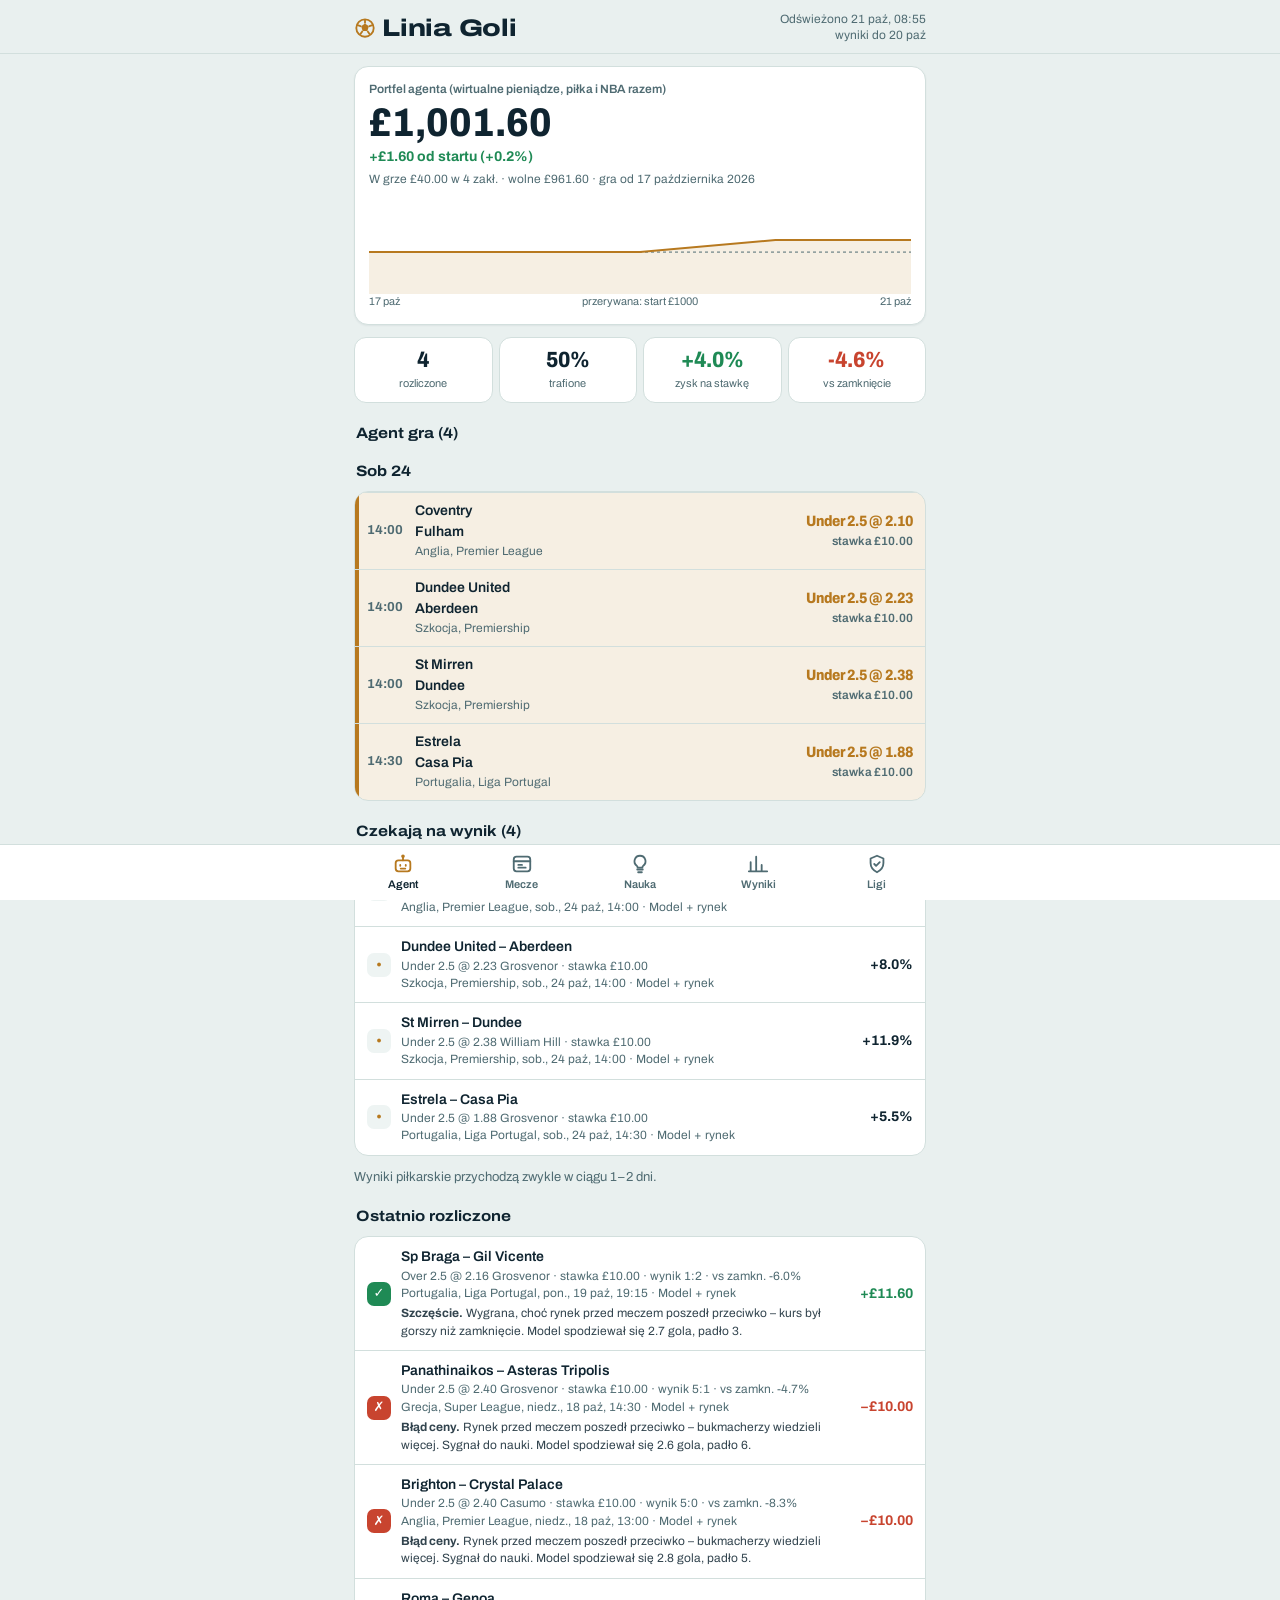
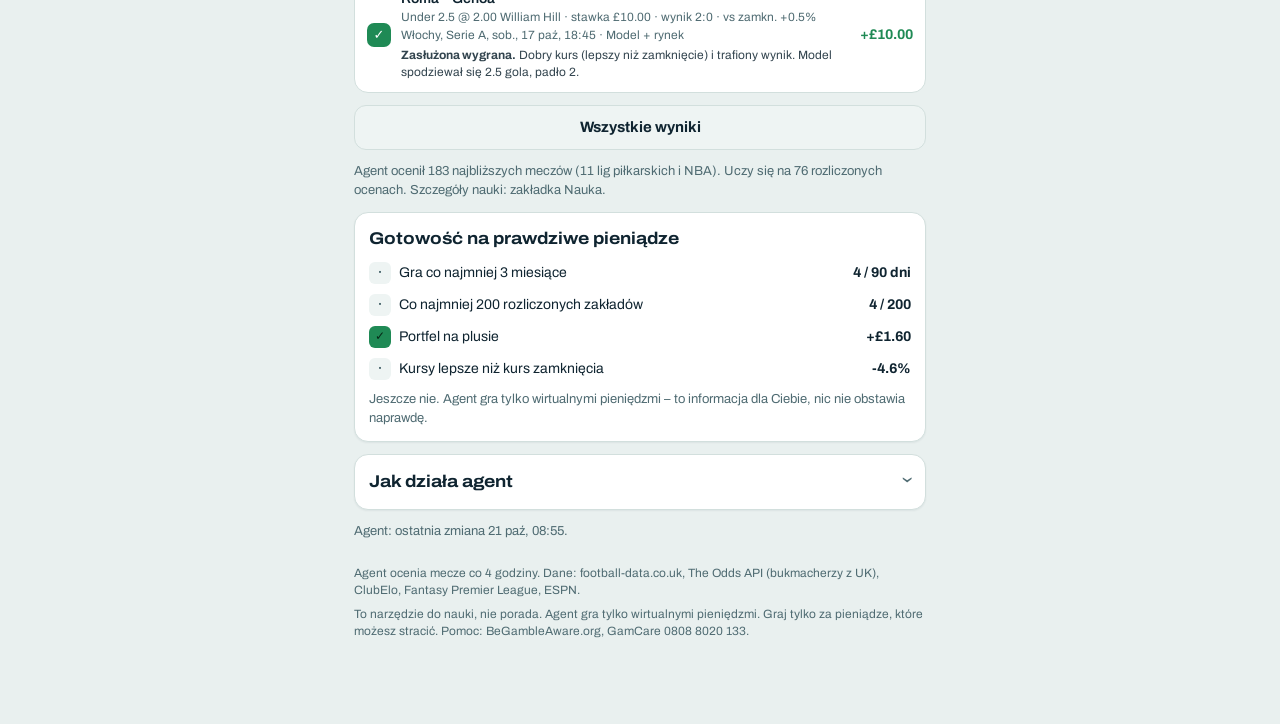
==== commit acc9e3bb: "Linia Goli: druga runda diagnozy (giełda Betfair, rynek w tym sezonie, wariant modelu) Co-Authored-B" ====
--- a/gole/index.html
+++ b/gole/index.html
@@ -1033,6 +1033,7 @@
       ${agentChart(A)}</div>` + statTiles((S.stats || {}).all || {});
     const errs = ((A.status || {}).errors || []);
     if (errs.length) out += `<p class="warn">Problemy przy ostatniej aktualizacji: ${esc(errs.slice(0, 3).join("; "))}</p>`;
+    out += staleResults(A);
     const up = A.upcoming || [];
     const bets = up.filter((a) => a.dec === "bet");
     const an = S.analysed || {};
@@ -1058,6 +1059,15 @@
       <p>Bezpieczniki: najwyżej 30% portfela w grze naraz, kursy nie starsze niż 12 godzin. Pomoc przy problemach z hazardem: BeGambleAware.org, GamCare 0808 8020 133.</p></div></details>`;
     if (A.updated) out += `<p class="note">Agent: ostatnia zmiana ${esc(stampFmt.format(new Date(A.updated)))}.</p>`;
     return out;
+  }
+  // leagues whose newest result is 3+ days old while matches already played wait for a result
+  function staleResults(A) {
+    const R = (A.status || {}).results || {};
+    const bad = Object.entries(R).filter(([, r]) => r && r.stale);
+    if (!bad.length) return "";
+    const nm = (c) => { const L = L_(c); return L ? `${flag(L)} ${L.name}` : c; };
+    const items = bad.map(([c, r]) => `${nm(c)} (ostatni wynik ${r.last ? esc(shortFmt.format(d(r.last))) : "—"}, czeka ${r.waiting} meczów)`);
+    return `<p class="warn">Stare wyniki: ${items.join("; ")}. Źródło wyników (football-data.co.uk) się spóźnia – zakłady z tych lig rozliczą się, gdy wyniki przyjdą (agent czeka do 21 dni, potem zwraca stawkę).</p>`;
   }
   const chk = (ok, label, val) => `<div class="chk ${ok ? "y" : "n"}"><span class="fi">${ok ? "✓" : "·"}</span><span>${label}</span><b class="num">${val}</b></div>`;
 
@@ -1197,8 +1207,10 @@
     const ok = (good, txt) => `<span class="${good ? "pos" : "neg"}">${good ? "✓" : "!"}</span> ${txt}`;
     const ce = s.clubelo, es = s.espn, fp = s.fpl, od = s.odds, fd = s.football_data;
     const ceN = ce ? Object.values(ce.matched || {}).reduce((t, m) => t + Object.keys(m).length, 0) : 0;
+    const staleN = Object.values((A.status || {}).results || {}).filter((r) => r && r.stale).length;
     const rows = [
-      ["football-data.co.uk", "wyniki, gole, strzały celne, kursy zamknięcia (6 sezonów)", fd ? ok(!(fd.errors || []).length, `${fd.leagues} lig`) : "—"],
+      ["football-data.co.uk", "wyniki, gole, strzały celne, kursy zamknięcia (6 sezonów)", fd ? ok(!(fd.errors || []).length && !fd.n_stale && !staleN,
+        `${fd.leagues} lig${fd.n_stale ? ` · ${fd.n_stale} plików nie pobrało się – użyte starsze kopie` : ""}${staleN ? ` · stare wyniki w ${staleN} ligach` : ""}`) : "—"],
       ["The Odds API", "kursy bukmacherów z UK przed meczem", od ? ok(!(od.errors || []).length, `zostało ${od.remaining ?? "?"} zapytań w miesiącu`) : "—"],
       ["ClubElo", "siła drużyn (ranking Elo)", ce ? (ceN > 0 ? ok(true, `${ceN} drużyn dopasowanych`) : ok(false, "nie odpowiada – zastępczo Elo liczone z wyników lig")) : "—"],
       ["Fantasy Premier League", "kontuzje i zawieszenia w Premier League", fp ? ok(fp.teams > 0, `${fp.players} zawodników na liście`) : "—"],
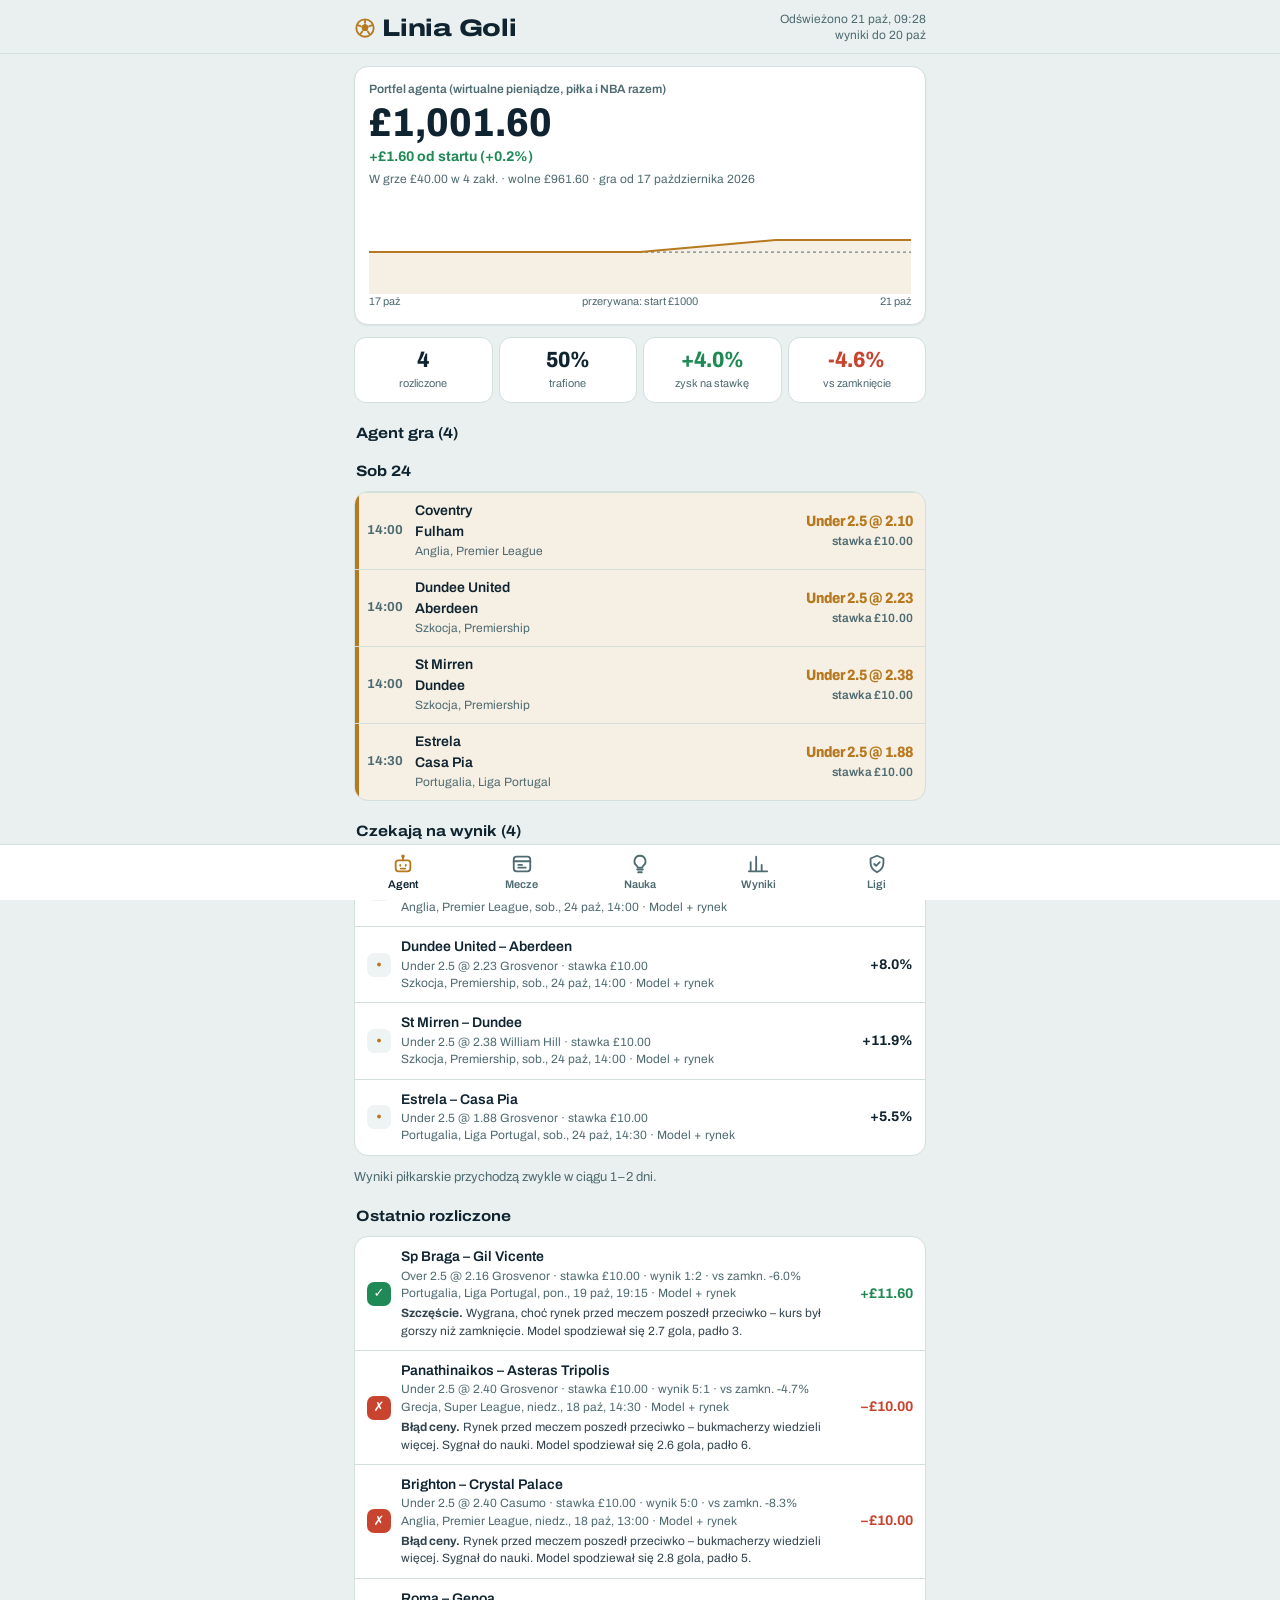
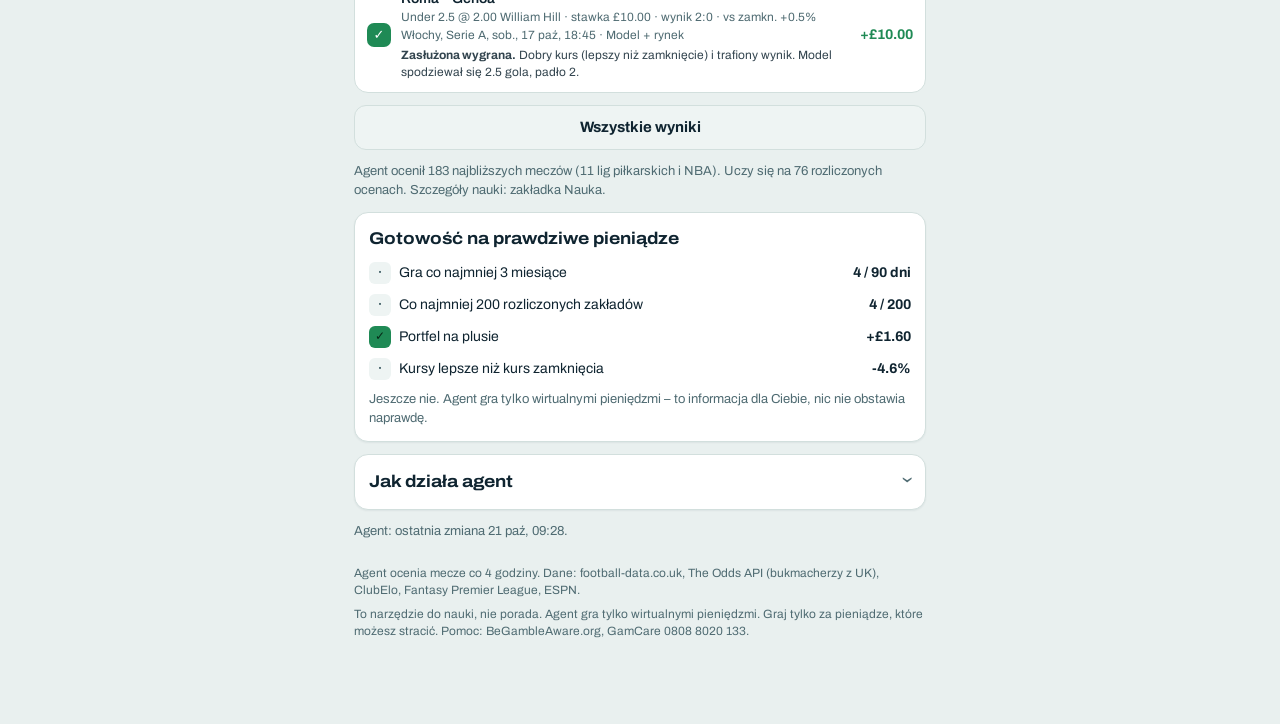
==== commit 2935667f: "Linia Goli: licznik Over/Under (oceny i zakłady z 7 i 30 dni) na stronie i w stan.py Co-Authored-By:" ====
--- a/gole/index.html
+++ b/gole/index.html
@@ -1066,8 +1066,8 @@
     const bad = Object.entries(R).filter(([, r]) => r && r.stale);
     if (!bad.length) return "";
     const nm = (c) => { const L = L_(c); return L ? `${flag(L)} ${L.name}` : c; };
-    const items = bad.map(([c, r]) => `${nm(c)} (ostatni wynik ${r.last ? esc(shortFmt.format(d(r.last))) : "—"}, czeka ${r.waiting} meczów)`);
-    return `<p class="warn">Stare wyniki: ${items.join("; ")}. Źródło wyników (football-data.co.uk) się spóźnia – zakłady z tych lig rozliczą się, gdy wyniki przyjdą (agent czeka do 21 dni, potem zwraca stawkę).</p>`;
+    const items = bad.map(([c, r]) => `${nm(c)} (ostatni wynik ${r.last ? esc(shortFmt.format(d(r.last))) : "—"}${r.waiting ? `, czeka ${r.waiting} meczów` : ""}${r.espn ? `, z ESPN rozliczono ${r.espn}` : ""})`);
+    return `<p class="warn">Stare wyniki: ${items.join("; ")}. Główne źródło wyników (football-data.co.uk) się spóźnia. Mecze sprzed 3+ dni agent rozlicza z wyników ESPN; „vs zamknięcie” dopisze się, gdy football-data je opublikuje.</p>`;
   }
   const chk = (ok, label, val) => `<div class="chk ${ok ? "y" : "n"}"><span class="fi">${ok ? "✓" : "·"}</span><span>${label}</span><b class="num">${val}</b></div>`;
 
@@ -1102,7 +1102,7 @@
         <details><summary class="note">Opis taktyk</summary><div class="tdesc">${ts.map((t) => `<div><b>${esc(t.name)}</b><span class="note">${esc(t.desc)} Wymagana przewaga: ${pct1(t.edge)}.</span></div>`).join("")}</div></details>
       </div>`;
     };
-    out += (sp !== "nba" ? tactCard("pilka") : "") + (sp !== "pilka" ? tactCard("nba") : "");
+    out += (sp !== "nba" ? tactCard("pilka") : "") + (sp !== "pilka" ? tactCard("nba") : "") + sidesCard(S, sp);
     const by = (S.stats || {}).by || {};
     const keep = (r) => sp === "all" || (sp === "nba" ? r.name.startsWith("NBA") : !r.name.startsWith("NBA"));
     const byTbl = (title, rows, filt) => {
@@ -1202,6 +1202,18 @@
       <p class="note">Wszystkie ocenione mecze, nie tylko obstawione. Dobrze skalibrowany agent: gdy daje 60%, over wchodzi mniej więcej w 6 meczach na 10. Błąd (mniej = lepiej) porównuje agenta z samym rynkiem. W lidze, w której agent na 60+ meczach jest gorszy od rynku, krytyk blokuje zakłady.</p></div>`;
   }
 
+  // Over vs Under: which side was cheaper in the analyses and which side the bets took (last 7 and 30 days)
+  function sidesCard(S, sp) {
+    const X = S.sides;
+    if (!X) return "";
+    const share = (v) => v[0] + v[1] ? `${v[0]} / ${v[1]}<div class="meta">${pct(v[0] / (v[0] + v[1]))} Over</div>` : "—";
+    const rows = ["pilka", "nba"].filter((k) => sp === "all" || sp === k).flatMap((k) => ["7", "30"].map((n) => {
+      const x = (X[k] || {})[n] || { an: [0, 0], bets: [0, 0] };
+      return `<tr><td>${SPN[k]}, ${n} dni</td><td>${share(x.an)}</td><td>${share(x.bets)}</td></tr>`;
+    }));
+    return `<div class="card"><h3>Over czy Under?</h3><div class="scroll"><table class="num tt"><thead><tr><th></th><th>Oceny<div class="meta">Over / Under</div></th><th>Zakłady<div class="meta">Over / Under</div></th></tr></thead><tbody>${rows.join("")}</tbody></table></div>
+      <p class="note">Oceny: która strona miała lepszą cenę w ocenionych meczach (ze świeżymi kursami). Zakłady: co agent naprawdę postawił. Agent nie gra „po równo” – stawia tylko tam, gdzie kurs daje przewagę, ale przy zdrowym modelu obie strony powinny się pojawiać.</p></div>`;
+  }
   function sourcesCard(A) {
     const s = ((A.status || {}).sources) || {};
     const ok = (good, txt) => `<span class="${good ? "pos" : "neg"}">${good ? "✓" : "!"}</span> ${txt}`;
@@ -1211,10 +1223,10 @@
     const rows = [
       ["football-data.co.uk", "wyniki, gole, strzały celne, kursy zamknięcia (6 sezonów)", fd ? ok(!(fd.errors || []).length && !fd.n_stale && !staleN,
         `${fd.leagues} lig${fd.n_stale ? ` · ${fd.n_stale} plików nie pobrało się – użyte starsze kopie` : ""}${staleN ? ` · stare wyniki w ${staleN} ligach` : ""}`) : "—"],
-      ["The Odds API", "kursy bukmacherów z UK przed meczem", od ? ok(!(od.errors || []).length, `zostało ${od.remaining ?? "?"} zapytań w miesiącu`) : "—"],
-      ["ClubElo", "siła drużyn (ranking Elo)", ce ? (ceN > 0 ? ok(true, `${ceN} drużyn dopasowanych`) : ok(false, "nie odpowiada – zastępczo Elo liczone z wyników lig")) : "—"],
+      ["The Odds API", "kursy przed meczem: 4 bukmacherów agenta, Ladbrokes, BetVictor; Pinnacle i giełdy jako uczciwa cena", od ? ok(!(od.errors || []).length, `zostało ${od.remaining ?? "?"} zapytań w miesiącu`) : "—"],
+      ["ClubElo", "siła drużyn (ranking Elo)", ce ? (ceN > 0 ? ok(true, `${ceN} drużyn dopasowanych`) : ok(false, `nie odpowiada${ce.tried && ce.tried.why ? ` (${esc(ce.tried.why.slice(0, 90))})` : ""} – zastępczo Elo liczone z wyników lig`)) : "—"],
       ["Fantasy Premier League", "kontuzje i zawieszenia w Premier League", fp ? ok(fp.teams > 0, `${fp.players} zawodników na liście`) : "—"],
-      ["ESPN", "NBA: wyniki, terminarz, najlepsi strzelcy, raport kontuzji", es ? ok(!(es.errors || []).length, `${es.games ?? 0} meczów, ${es.injuries ?? 0} kontuzji`) : "—"],
+      ["ESPN", "NBA: wyniki, terminarz, najlepsi strzelcy, raport kontuzji; piłka: zapasowe wyniki, gdy football-data spóźnia się 3+ dni", es ? ok(!(es.errors || []).length && !((s.espn_pilka || {}).errors || []).length, `${es.games ?? 0} meczów NBA, ${es.injuries ?? 0} kontuzji${(s.espn_pilka || {}).used ? ` · piłka: ${s.espn_pilka.used} wyników z ESPN` : ""}`) : "—"],
     ];
     return `<div class="card"><h3>Skąd agent bierze dane</h3><div class="srcs">${rows.map(([n, w, v]) => `<div class="src"><b>${esc(n)}</b><span class="note">${esc(w)}</span><span class="meta num">${v}</span></div>`).join("")}</div>
       <p class="note">Wszystko za darmo. Nowe dane agent zawsze najpierw sprawdza na sucho (osobna taktyka), a pieniądze idą za nimi dopiero, gdy pomagają. Newsów i składów nie czyta – to wymagałoby płatnej AI.</p></div>`;
@@ -1405,7 +1417,7 @@
     const ref = fin || model;
     const rows = Object.entries((f.prices && f.prices[mk]) || {}).sort((a, b) => a[1][0].localeCompare(b[1][0]));
     const ec = (e) => e == null ? "" : e > (st.data.edge_min || 0.03) ? "pos" : e < 0 ? "neg" : "";
-    const srcTxt = (s) => s === "Pinnacle" ? "Pinnacle bez marży" : s === "UK" ? "mediana bukmacherów z UK" : s === "Średnia" ? "średnia rynku" : "";
+    const srcTxt = (s) => s === "Pinnacle" ? "Pinnacle bez marży" : s === "giełda" ? "giełda (Betfair, Matchbook) bez marży" : s === "UK" ? "mediana bukmacherów z UK" : s === "Średnia" ? "średnia rynku" : "";
     const probRow = (label, p, note) => p ? `<tr><td>${label}${note ? `<div class="meta">${esc(note)}</div>` : ""}</td>${p.map((v) => `<td>${pct(v)}<small>${fairOdd(v)}</small></td>`).join("")}</tr>` : "";
     return `<div class="card"><h3>Kursy: ${mk === "x" ? "wynik 1X2" : "gole 2.5"}</h3>
       <div class="scroll"><table class="lines num"><thead><tr><th></th>${sides.map((s) => `<th>${s}</th>`).join("")}</tr></thead><tbody>
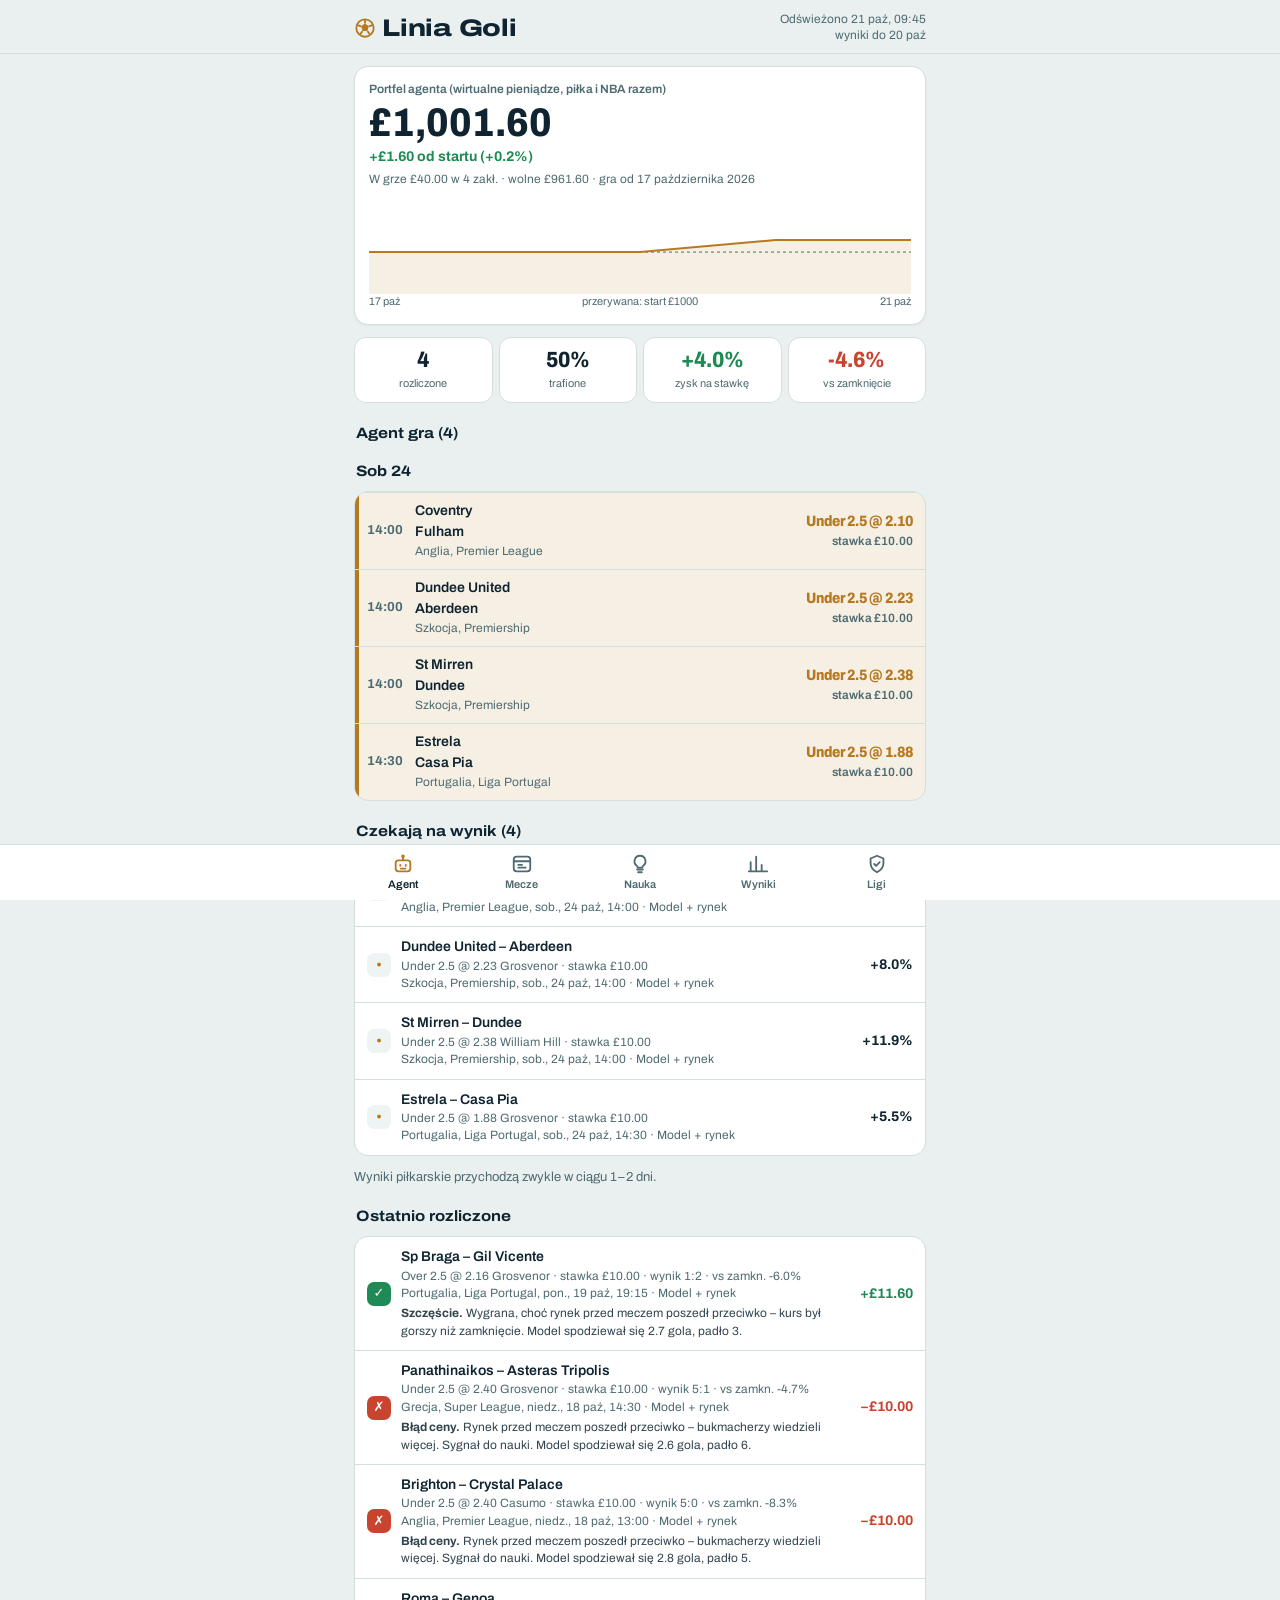
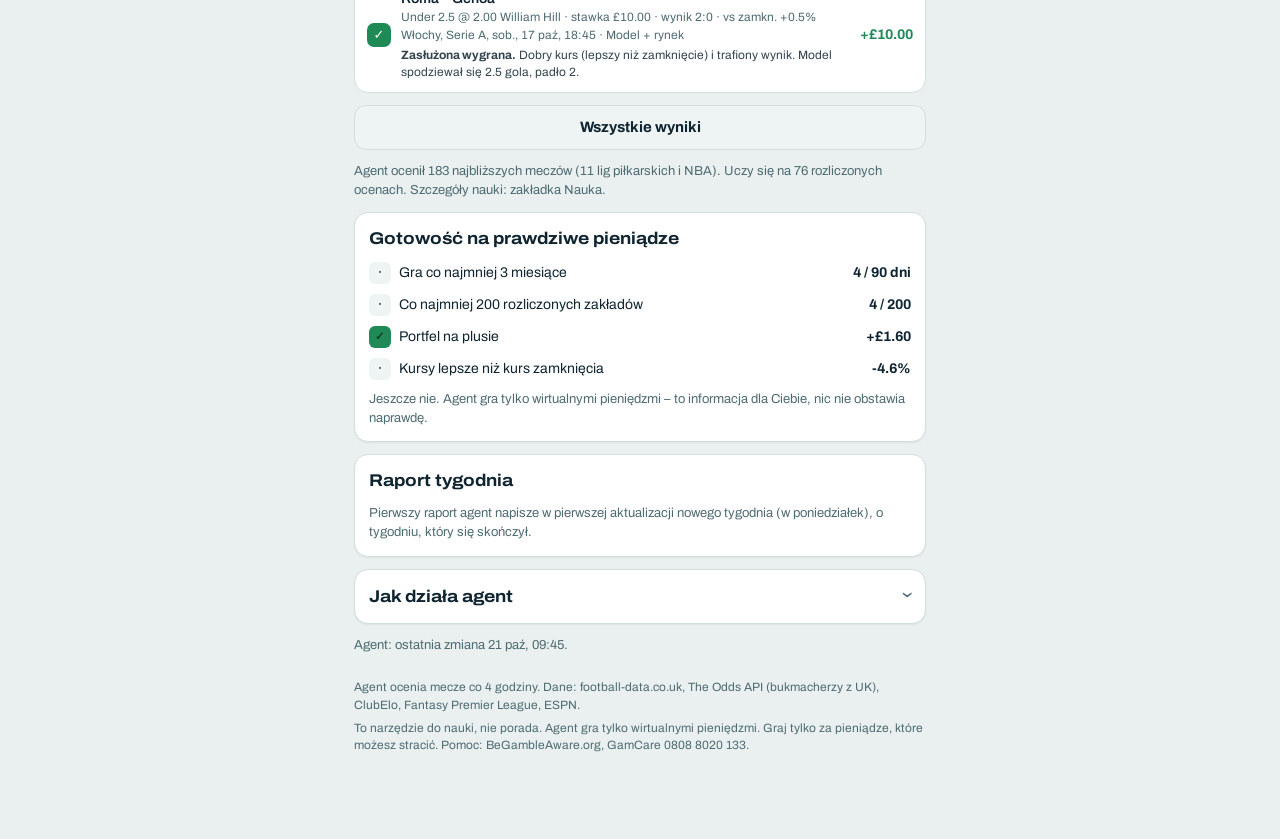
==== commit 9357e959: "Linia Goli: zdrowie agenta i raport tygodnia; skille, bezpieczniki i testy automatyczne dla pracy na" ====
--- a/gole/index.html
+++ b/gole/index.html
@@ -84,6 +84,11 @@
 /* content */
 main .wrap { padding-block: 12px 20px; display: grid; gap: 12px; }
 .note { font-size: 13px; color: var(--muted); margin: 0; }
+.hstrip { display: flex; gap: 2px; margin: 8px 0 4px; }
+.hstrip i { flex: 1; height: 18px; border-radius: 2px; background: var(--win); }
+.hstrip i.bad { background: var(--loss); }
+.hstrip i.mid { background: var(--gold); }
+.wrep li { margin: 3px 0; }
 .warn { font-size: 13px; background: var(--gold-soft); border-radius: 10px; padding: 9px 12px; }
 .day { font-size: 15px; font-weight: 700; margin: 8px 2px -4px; font-stretch: 112%; }
 .day:first-letter { text-transform: uppercase; }
@@ -1051,6 +1056,7 @@
       ${chk(Rd.profit, "Portfel na plusie", gMoneyS(S.profit))}
       ${chk(Rd.clv, "Kursy lepsze niż kurs zamknięcia", pct1(((S.stats || {}).all || {}).clv))}
       <p class="note">${Rd.ok ? "Agent spełnia wszystkie warunki. To nadal nie gwarancja – zaczynaj od małych stawek." : "Jeszcze nie. Agent gra tylko wirtualnymi pieniędzmi – to informacja dla Ciebie, nic nie obstawia naprawdę."}</p></div>`;
+    out += weeklyCard(A);
     out += `<details class="card live"><summary><h3>Jak działa agent</h3></summary><div class="explain" style="display:grid;gap:8px">
       <p>Co 4 godziny agent sam ocenia każdy mecz 11 lig piłkarskich (gole over/under 2.5) i NBA (suma punktów). Bierze pod uwagę model goli i strzałów celnych, kursy wielu bukmacherów, tabelę, formę, mecze u siebie i na wyjeździe, mecze bezpośrednie, ranking siły ClubElo, kontuzje (Premier League i NBA), zmęczenie w NBA i to, jak ruszają się kursy.</p>
       <p>Stawia 1% portfela tylko wtedy, gdy kurs jest wyższy, niż wynika z szansy. Po meczu sam rozlicza zakład i sprawdza, czy wziął kurs lepszy niż kurs zamknięcia.</p>
@@ -1138,7 +1144,7 @@
       <p class="note">Piłka: gole over/under 2.5 w 11 ligach (Top 5, Holandia, Portugalia, Belgia, Turcja, Szkocja, Grecja), kursy ${esc(((A.books || {}).pilka || []).join(", "))}. NBA: suma punktów, kursy ${esc(((A.books || {}).nba || []).join(" i "))}, a gdy nie mają linii – inny bukmacher z UK.</p></div>`;
     const ch = (A.changes || []).filter((c) => c.sport === "all" || inSp({ sp: c.sport })).slice().reverse();
     out += `<div class="card"><h3>Dziennik zmian agenta</h3>${ch.map((c) => `<div class="chg"><span class="meta">${esc(stampFmt.format(new Date(c.at)))} · ${c.sport === "all" ? "agent" : SPN[c.sport]}</span><b>${esc(c.text)}</b><span class="note">${esc(c.why)}</span></div>`).join("")}</div>`;
-    out += sourcesCard(A);
+    out += healthCard(A) + sourcesCard(A);
     return out;
   }
   // ---------------- skills (18.10.2026)
@@ -1150,7 +1156,7 @@
         <b>${esc(s.name)}</b>${s.new ? `<span class="g new">nowy</span>` : `<span></span>`}
         <span class="sk-cat">${esc(s.cat)}</span><span></span>
         <span class="sk-st">${esc(s.status || "")}</span></summary><p>${esc(s.desc)}</p></details>`).join("")}</div>
-      <p class="note">Skille to umiejętności agenta.${nNew ? ` ${nNew} nowe dodane 18.10.2026.` : ""} Dotknij skilla, żeby zobaczyć, co robi.</p></div>`;
+      <p class="note">Skille to umiejętności agenta.${nNew ? ` ${nNew} nowe dodane 21.10.2026 (zdrowie agenta i raport tygodnia).` : ""} Dotknij skilla, żeby zobaczyć, co robi.</p></div>`;
   }
   const critOff = (r) => { const CN = A_().critic_names || {}, off = r.critic_off || []; return off.length ? esc(off.map((k) => CN[k] || k).join(", ")) : "brak (krytyk blokuje wszystko)"; };
   function criticCard(S, sp) {
@@ -1200,6 +1206,53 @@
     const body = (sp !== "nba" ? block("pilka") : "") + (sp !== "pilka" ? block("nba") : "");
     return `<div class="card"><h3>Kalibracja – czy szanse agenta się sprawdzają</h3>${body || `<p class="note">Pojawi się po rozliczeniu pierwszych ocenionych meczów.</p>`}
       <p class="note">Wszystkie ocenione mecze, nie tylko obstawione. Dobrze skalibrowany agent: gdy daje 60%, over wchodzi mniej więcej w 6 meczach na 10. Błąd (mniej = lepiej) porównuje agenta z samym rynkiem. W lidze, w której agent na 60+ meczach jest gorszy od rynku, krytyk blokuje zakłady.</p></div>`;
+  }
+
+  // skill "Raport tygodnia": the last finished week in plain words, older weeks folded
+  function weeklyCard(A) {
+    const W = (A.weekly || []).slice().reverse();
+    if (!W.length) return `<div class="card"><h3>Raport tygodnia</h3><p class="note">Pierwszy raport agent napisze w pierwszej aktualizacji nowego tygodnia (w poniedziałek), o tygodniu, który się skończył.</p></div>`;
+    const dm = (iso) => esc(shortFmt.format(d(iso)));
+    const one = (r) => `<ul class="ins wrep">${r.lines.map((t) => `<li>${esc(t)}</li>`).join("")}</ul>`;
+    return `<div class="card"><h3>Raport tygodnia: ${dm(W[0].from)} – ${dm(W[0].to)}</h3>${one(W[0])}
+      ${W.length > 1 ? `<details><summary class="note">Wcześniejsze tygodnie (${W.length - 1})</summary>${W.slice(1).map((r) => `<div class="lc-head"><b>${dm(r.from)} – ${dm(r.to)}</b></div>${one(r)}`).join("")}</details>` : ""}</div>`;
+  }
+
+  // skill "Zdrowie agenta": every run of the last weeks – sources, errors, odds credits; value vs the close over time
+  function healthCard(A) {
+    const R = A.runs || [];
+    if (!R.length) return "";
+    const SRC = { fd: "wyniki", odds: "kursy", elo: "ClubElo", fpl: "kontuzje", espn: "ESPN" };
+    const core = (r) => Object.entries(r.ok || {}).filter(([k]) => k !== "elo");
+    const cls = (r) => r.err ? "bad" : core(r).some(([, v]) => !v) || r.late ? "mid" : "";
+    const last = R.slice(-42);
+    const days = {};
+    for (const r of R) (days[r.at.slice(0, 10)] = days[r.at.slice(0, 10)] || []).push(r);
+    const dayRows = Object.entries(days).slice(-7).reverse().map(([day, rs]) => {
+      const fails = Object.keys(SRC).filter((k) => rs.some((r) => r.ok && r.ok[k] === false)).map((k) => SRC[k]);
+      const errs = rs.filter((r) => r.err).length;
+      return `<tr><td>${esc(shortFmt.format(d(day)))}</td><td>${rs.length}</td><td class="${errs ? "neg" : ""}">${errs || "—"}</td><td style="white-space:normal">${fails.length ? esc(fails.join(", ")) : "—"}</td></tr>`;
+    }).join("");
+    const lr = R[R.length - 1];
+    // value vs the close: running average of settled bets, in settling order
+    const cb = (A.bets || []).filter((b) => b.clv != null && b.settled).sort((x, y) => x.settled.localeCompare(y.settled));
+    let chart = `<p class="note">Wykres „vs zamknięcie” pojawi się po 3 rozliczonych zakładach.</p>`;
+    if (cb.length >= 3) {
+      let sum = 0;
+      const ys = cb.map((b, i) => (sum += b.clv) / (i + 1));
+      const lo = Math.min(0, ...ys) - 0.01, hi = Math.max(0, ...ys) + 0.01, Wd = 300, H = 80;
+      const x = (i) => (i / (ys.length - 1)) * Wd, y = (v) => H - 4 - ((v - lo) / (hi - lo)) * (H - 8);
+      const pts = ys.map((v, i) => `${x(i).toFixed(1)},${y(v).toFixed(1)}`).join(" ");
+      chart = `<div class="lc-head"><b>Vs zamknięcie – średnia narastająco</b></div><div class="chart"><svg viewBox="0 0 ${Wd} ${H}" preserveAspectRatio="none" role="img" aria-label="Średnie vs zamknięcie po kolejnych zakładach">
+        <line class="bs" x1="0" x2="${Wd}" y1="${y(0).toFixed(1)}" y2="${y(0).toFixed(1)}"/><polyline class="ln" points="${pts}"/></svg>
+        <div class="chart-x"><span>1. zakład</span><span>przerywana: 0%</span><span>teraz ${pct1(ys[ys.length - 1])}</span></div></div>`;
+    }
+    return `<div class="card"><h3>Zdrowie agenta</h3>
+      <p class="note">Każdy pasek to jedna aktualizacja (ostatnie ${last.length}): zielony – wszystko działało, złoty – któreś źródło danych nie odpowiedziało albo wyniki się spóźniają, czerwony – błąd agenta. ClubElo nie liczy się do koloru (agent ma zastępcze Elo).</p>
+      <div class="hstrip">${last.map((r) => `<i class="${cls(r)}" title="${esc(r.at)}"></i>`).join("")}</div>
+      <div class="scroll"><table class="num tt"><thead><tr><th>Dzień</th><th>Aktual.</th><th>Błędy</th><th>Problem ze źródłem</th></tr></thead><tbody>${dayRows}</tbody></table></div>
+      <p class="note">Ostatnia aktualizacja: ${esc(stampFmt.format(new Date(lr.at)))} · ocenione mecze ${lr.an} · nowe zakłady ${lr.new_bets} · zapytań o kursy do końca miesiąca ${lr.odds_left ?? "?"}.</p>
+      ${chart}</div>`;
   }
 
   // Over vs Under: which side was cheaper in the analyses and which side the bets took (last 7 and 30 days)
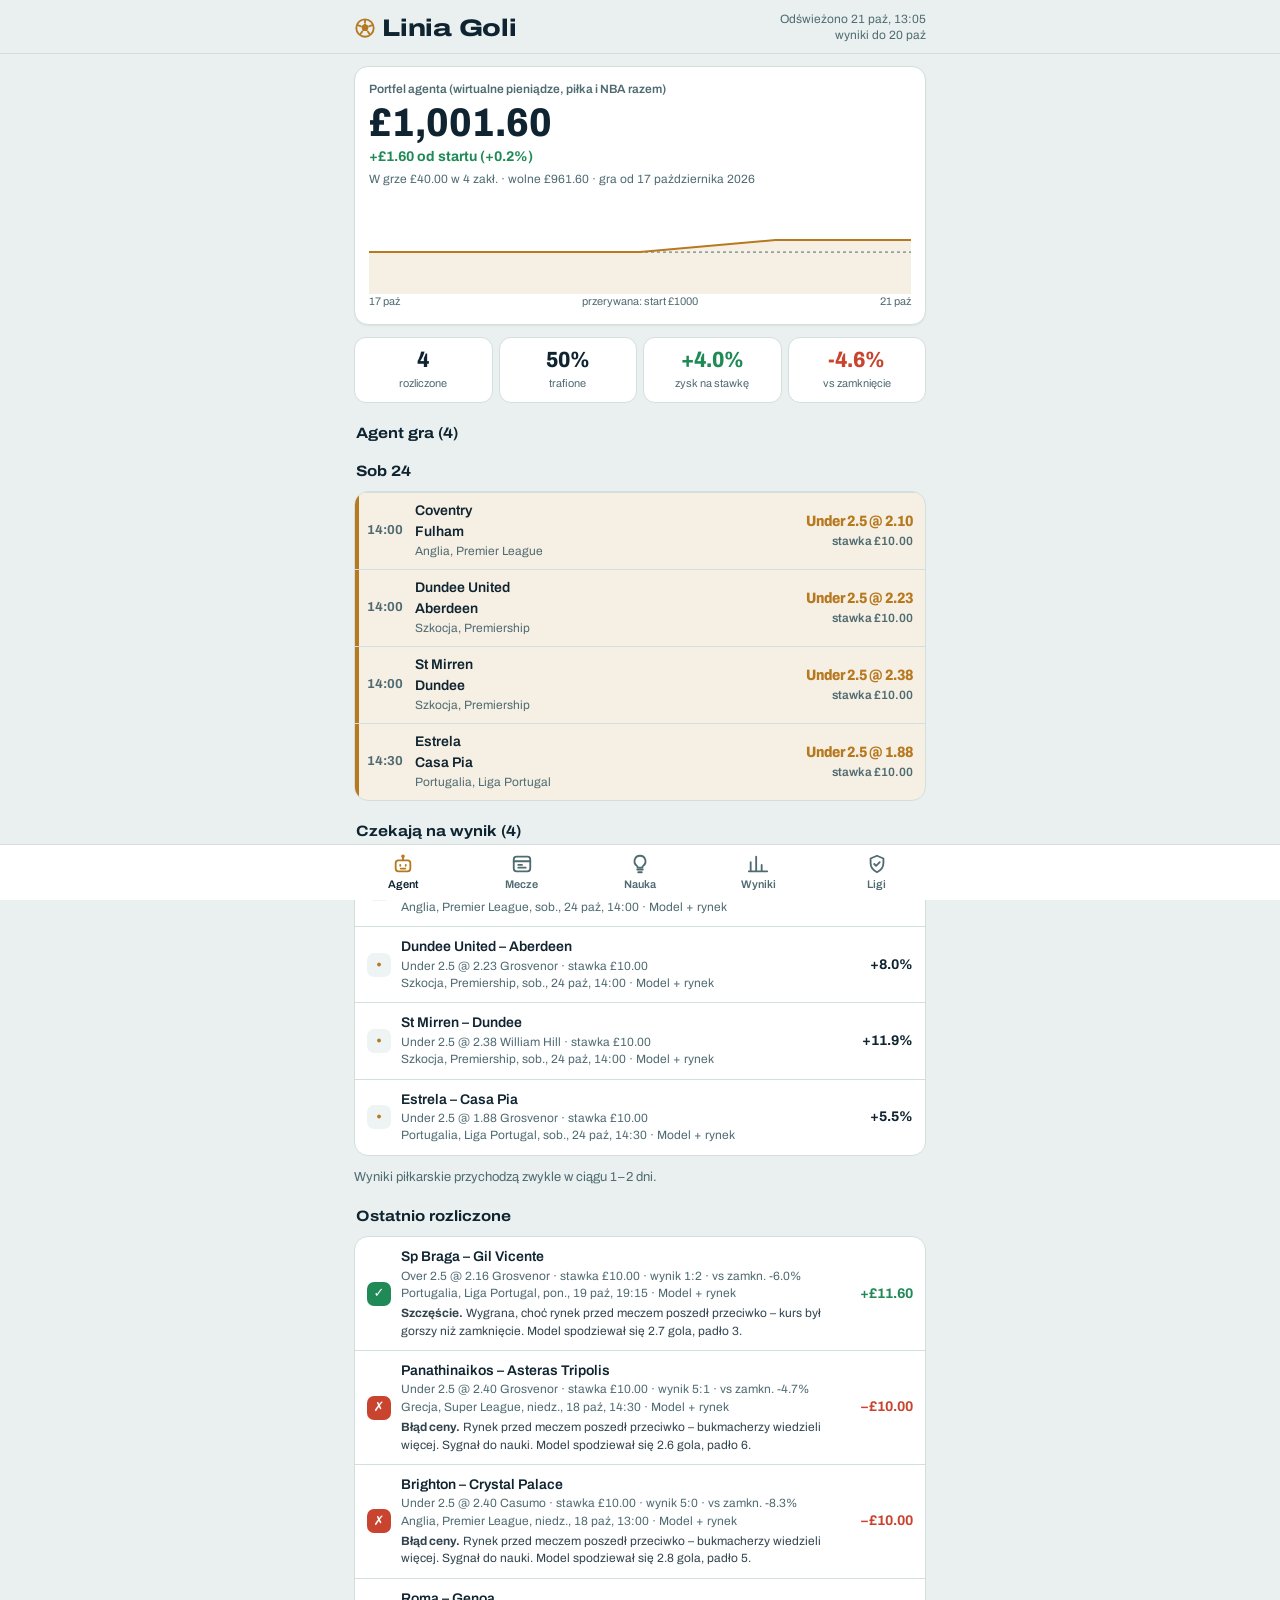
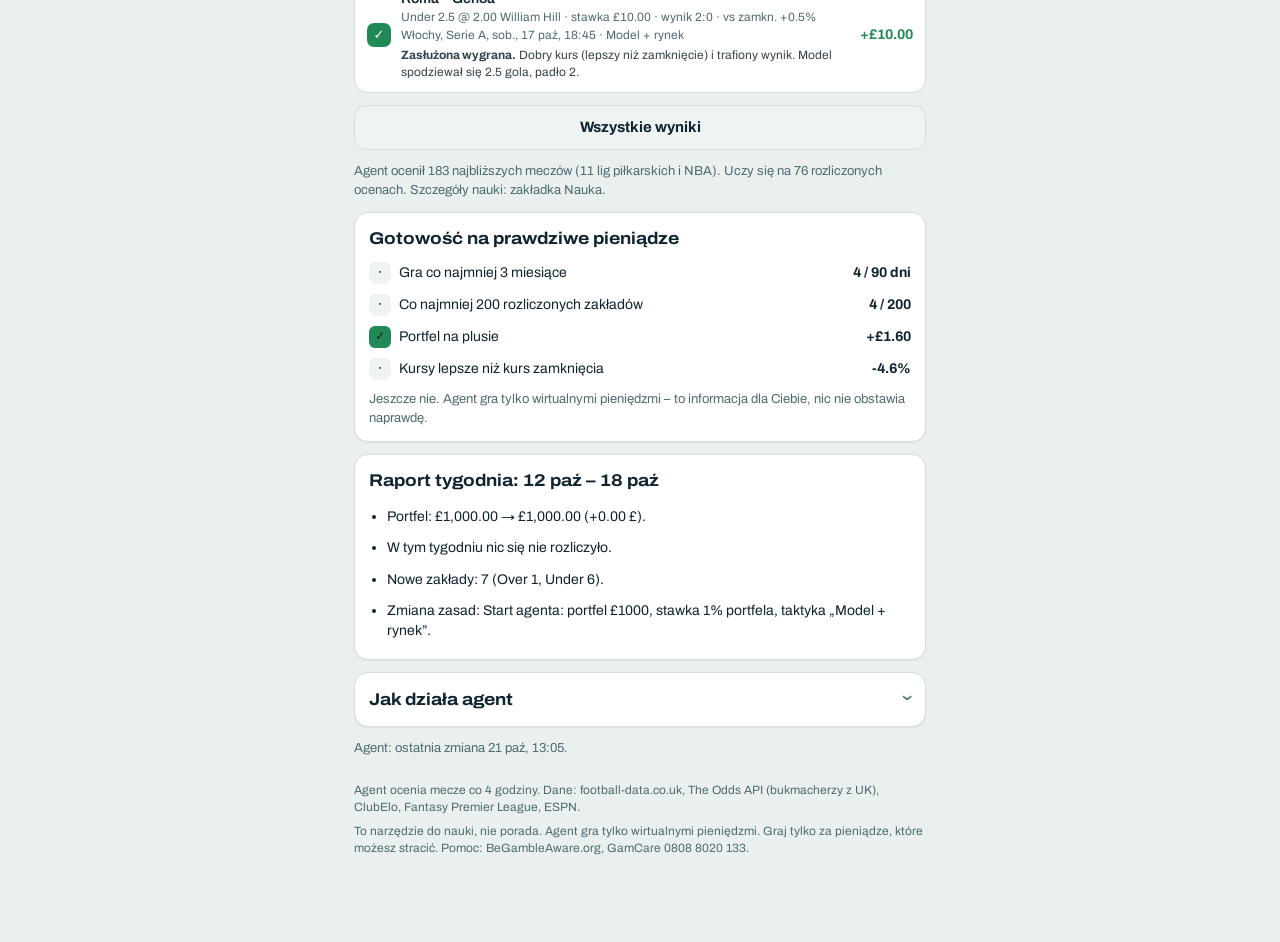
==== commit 04bcfbd3: "Linia Goli: taktyka na sucho „Model: 2.6+ goli → Over” (pomysł Radka) i szansa na over w opisie po m" ====
--- a/gole/index.html
+++ b/gole/index.html
@@ -1105,7 +1105,7 @@
         ${ts.map((t) => `<tr class="${t.active ? "act" : ""}"><td>${esc(t.name)}<div class="meta">${t.active ? "gra pieniędzmi" : "na sucho"}${t.open ? ` · ${t.open} czeka` : ""}</div></td><td>${t.n}</td><td>${t.n ? pct(t.won / t.n) : "—"}</td><td class="${pnc(t.roi)}">${pctS(t.roi)}</td>${k === "pilka" ? `<td class="${pnc(t.clv)}">${pctS(t.clv)}</td>` : ""}</tr>`).join("")}
         </tbody></table></div>
         <p class="note">Każda taktyka typuje na sucho każdy mecz, a po meczu agent sprawdza, jak wypadła. Pieniądze idą na taktykę zaznaczoną na złoto. Agent sam przechodzi na lepszą, gdy ma dość dowodów: ${k === "pilka" ? "50" : "80"}+ typów, zysk${k === "pilka" ? " i kurs lepszy niż zamknięcie" : ""}.</p>
-        <details><summary class="note">Opis taktyk</summary><div class="tdesc">${ts.map((t) => `<div><b>${esc(t.name)}</b><span class="note">${esc(t.desc)} Wymagana przewaga: ${pct1(t.edge)}.</span></div>`).join("")}</div></details>
+        <details><summary class="note">Opis taktyk</summary><div class="tdesc">${ts.map((t) => `<div><b>${esc(t.name)}</b><span class="note">${esc(t.desc)} ${t.key === "xg" ? "Gra bez wymogu przewagi." : `Wymagana przewaga: ${pct1(t.edge)}.`}</span></div>`).join("")}</div></details>
       </div>`;
     };
     out += (sp !== "nba" ? tactCard("pilka") : "") + (sp !== "pilka" ? tactCard("nba") : "") + sidesCard(S, sp);
